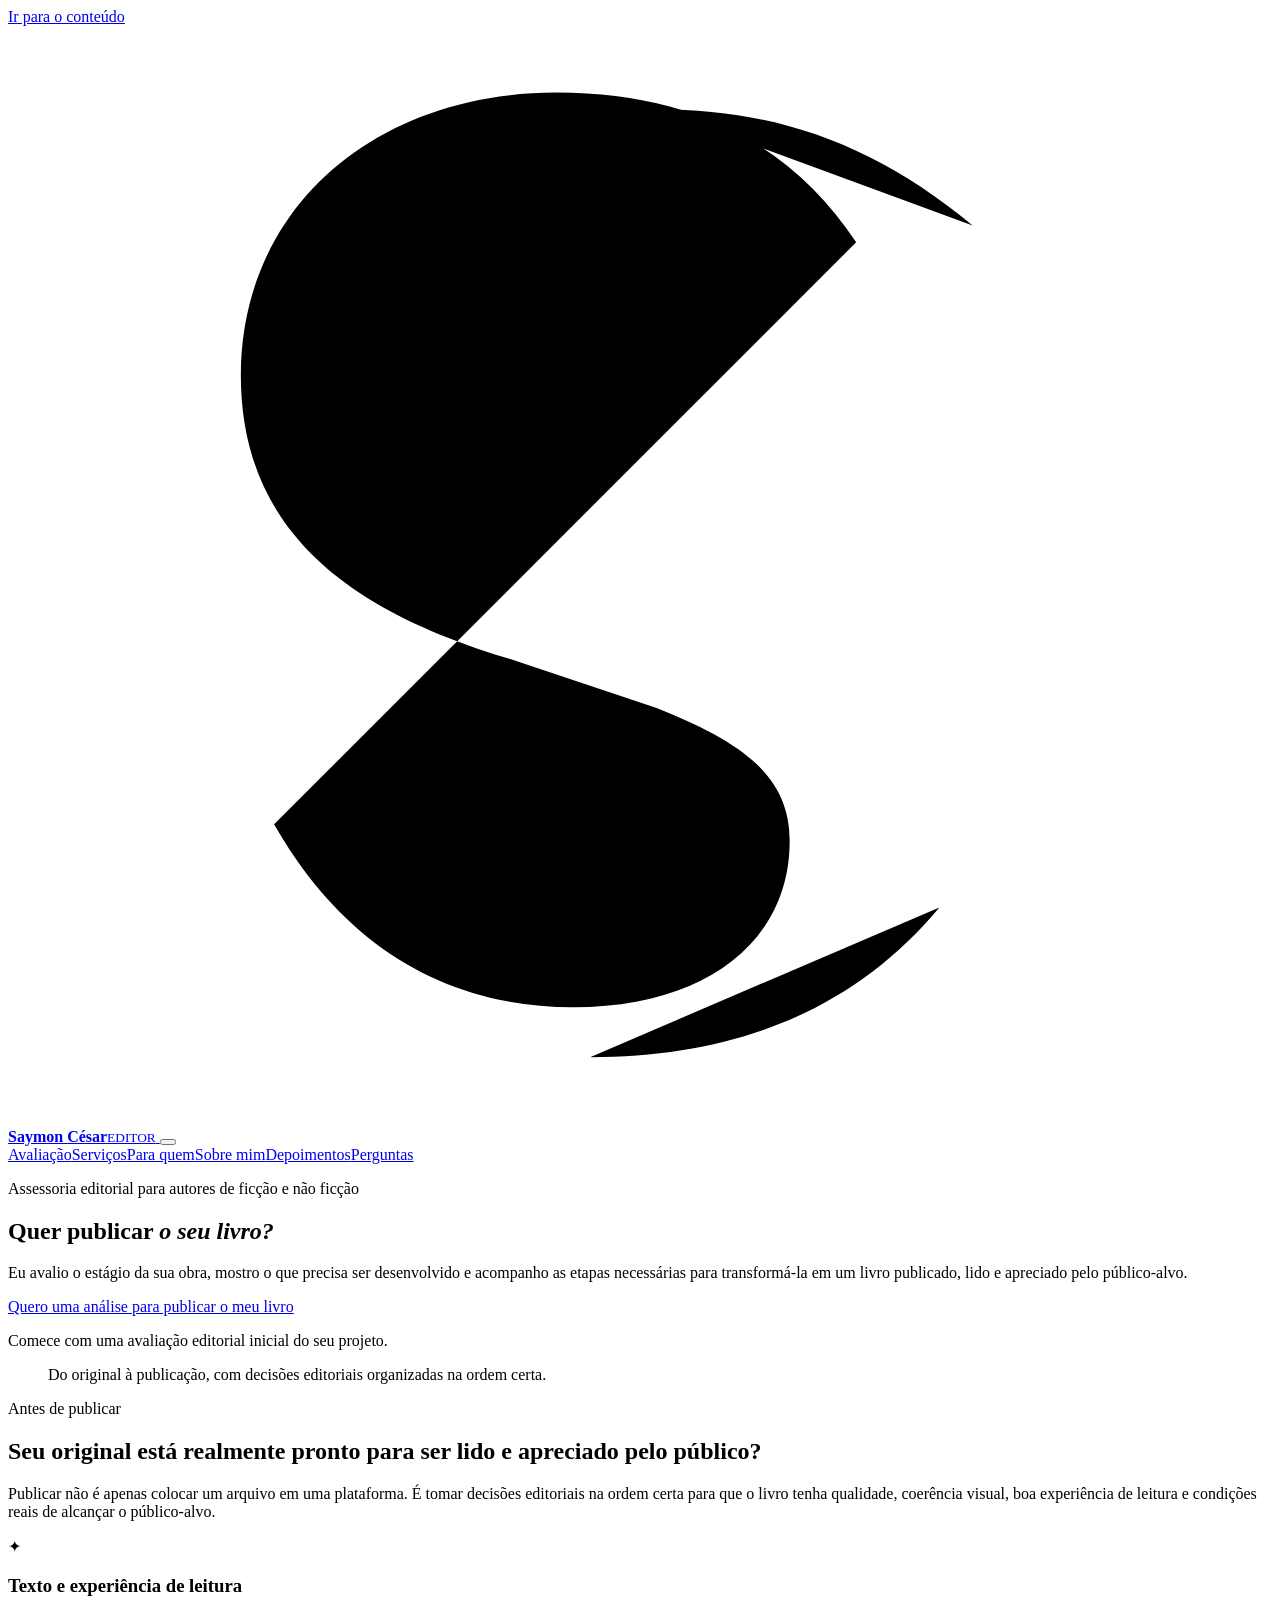
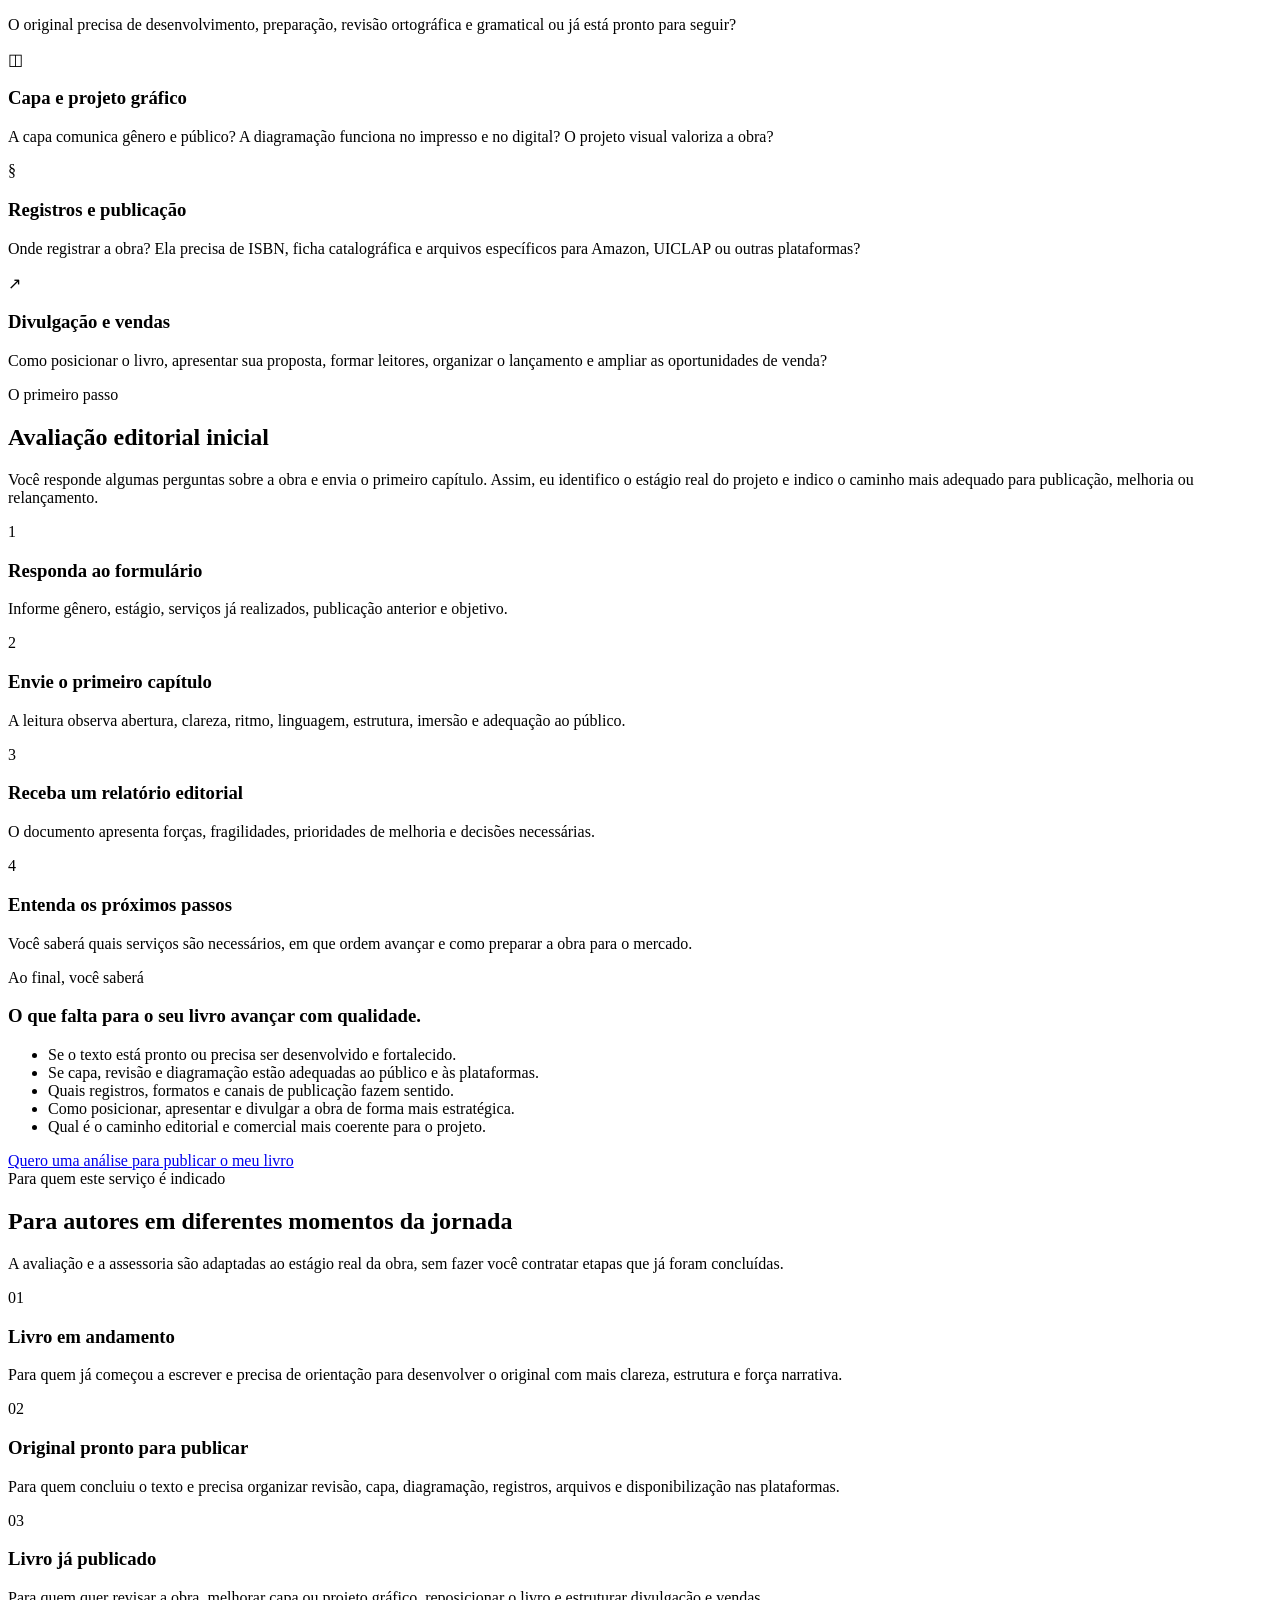
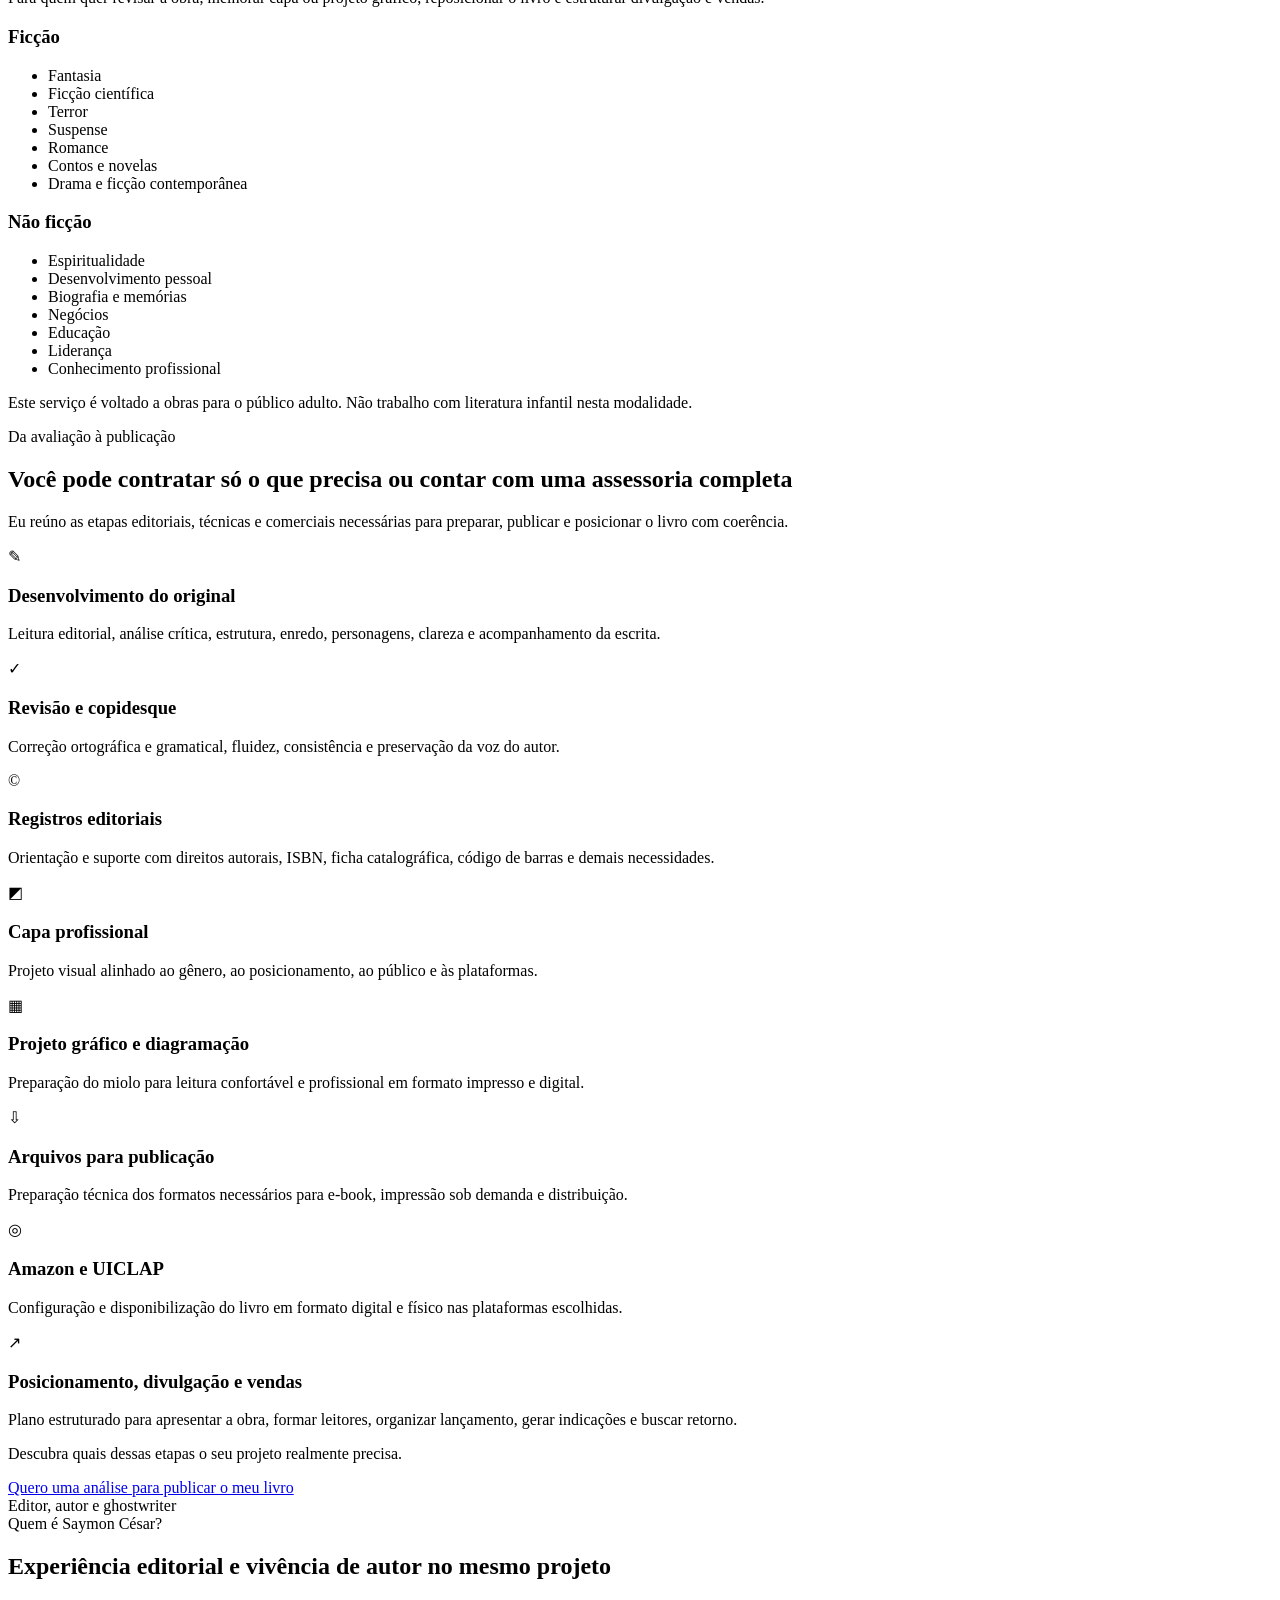
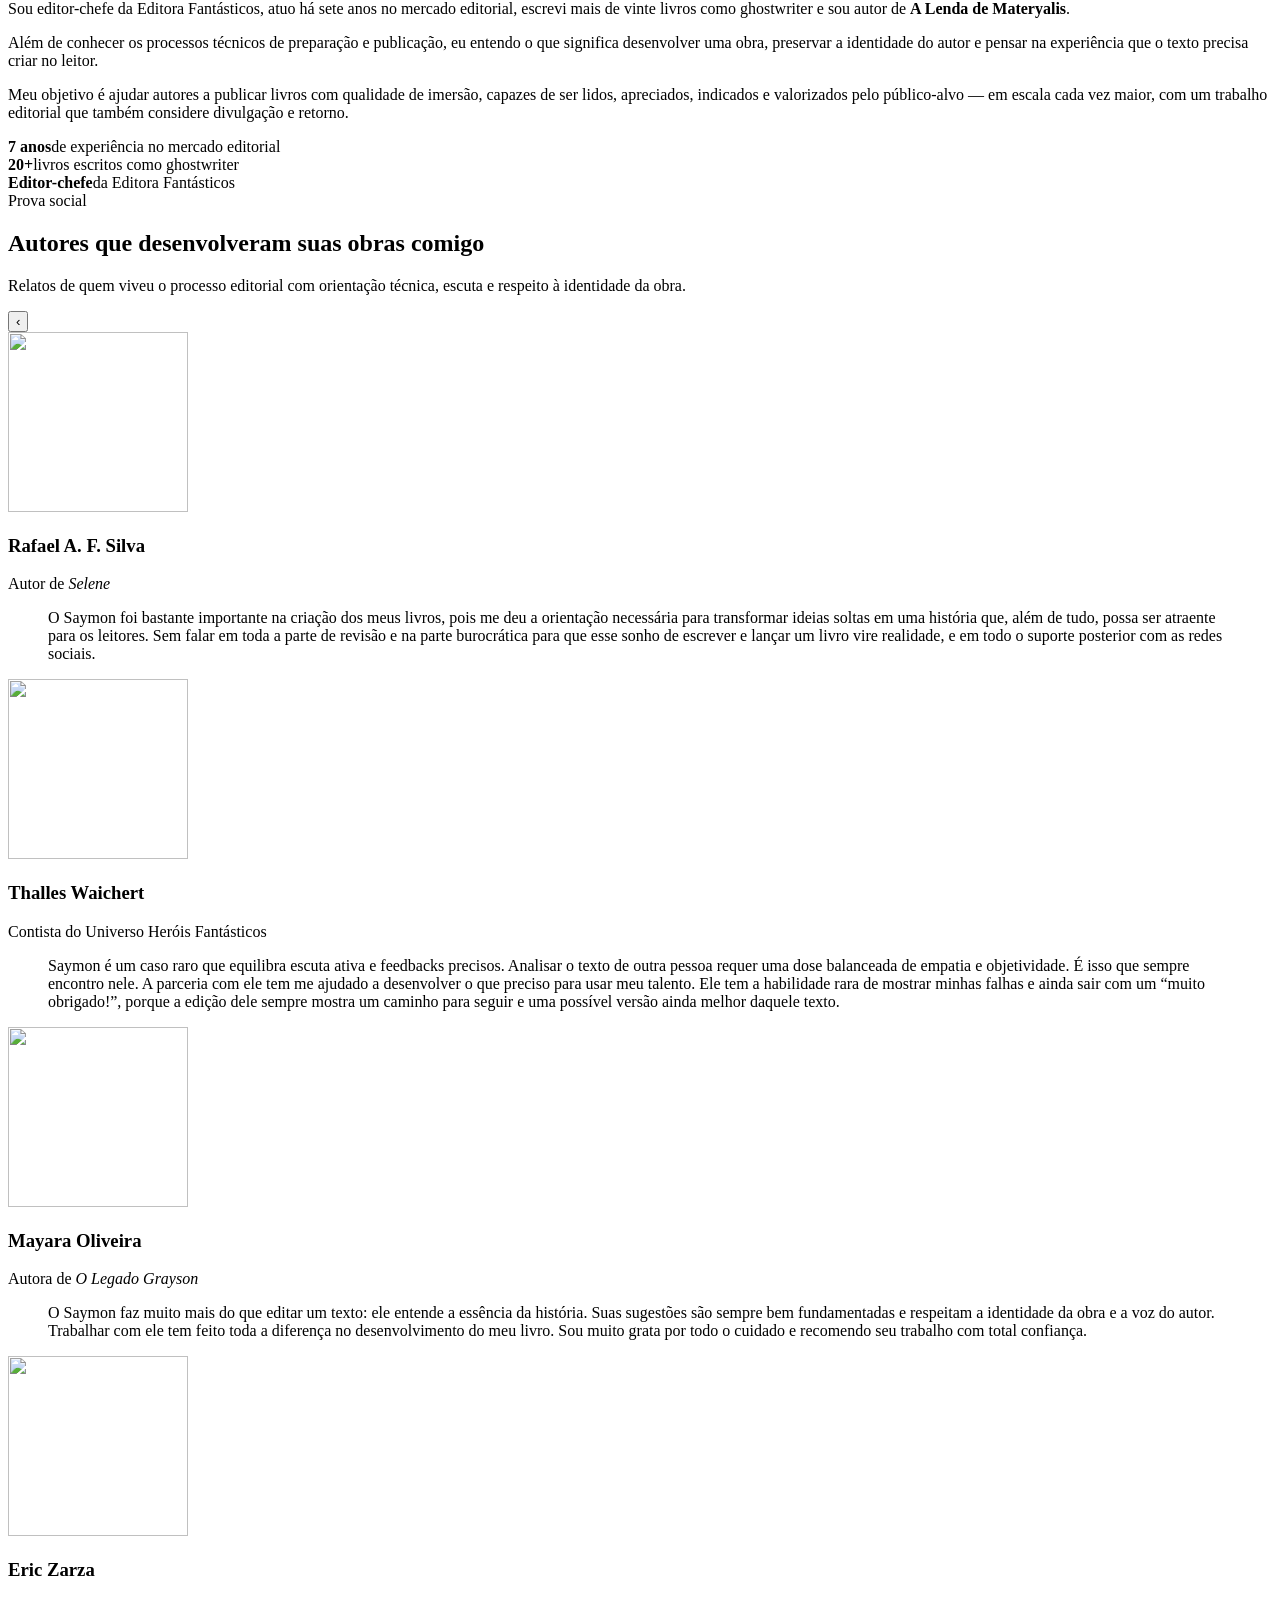
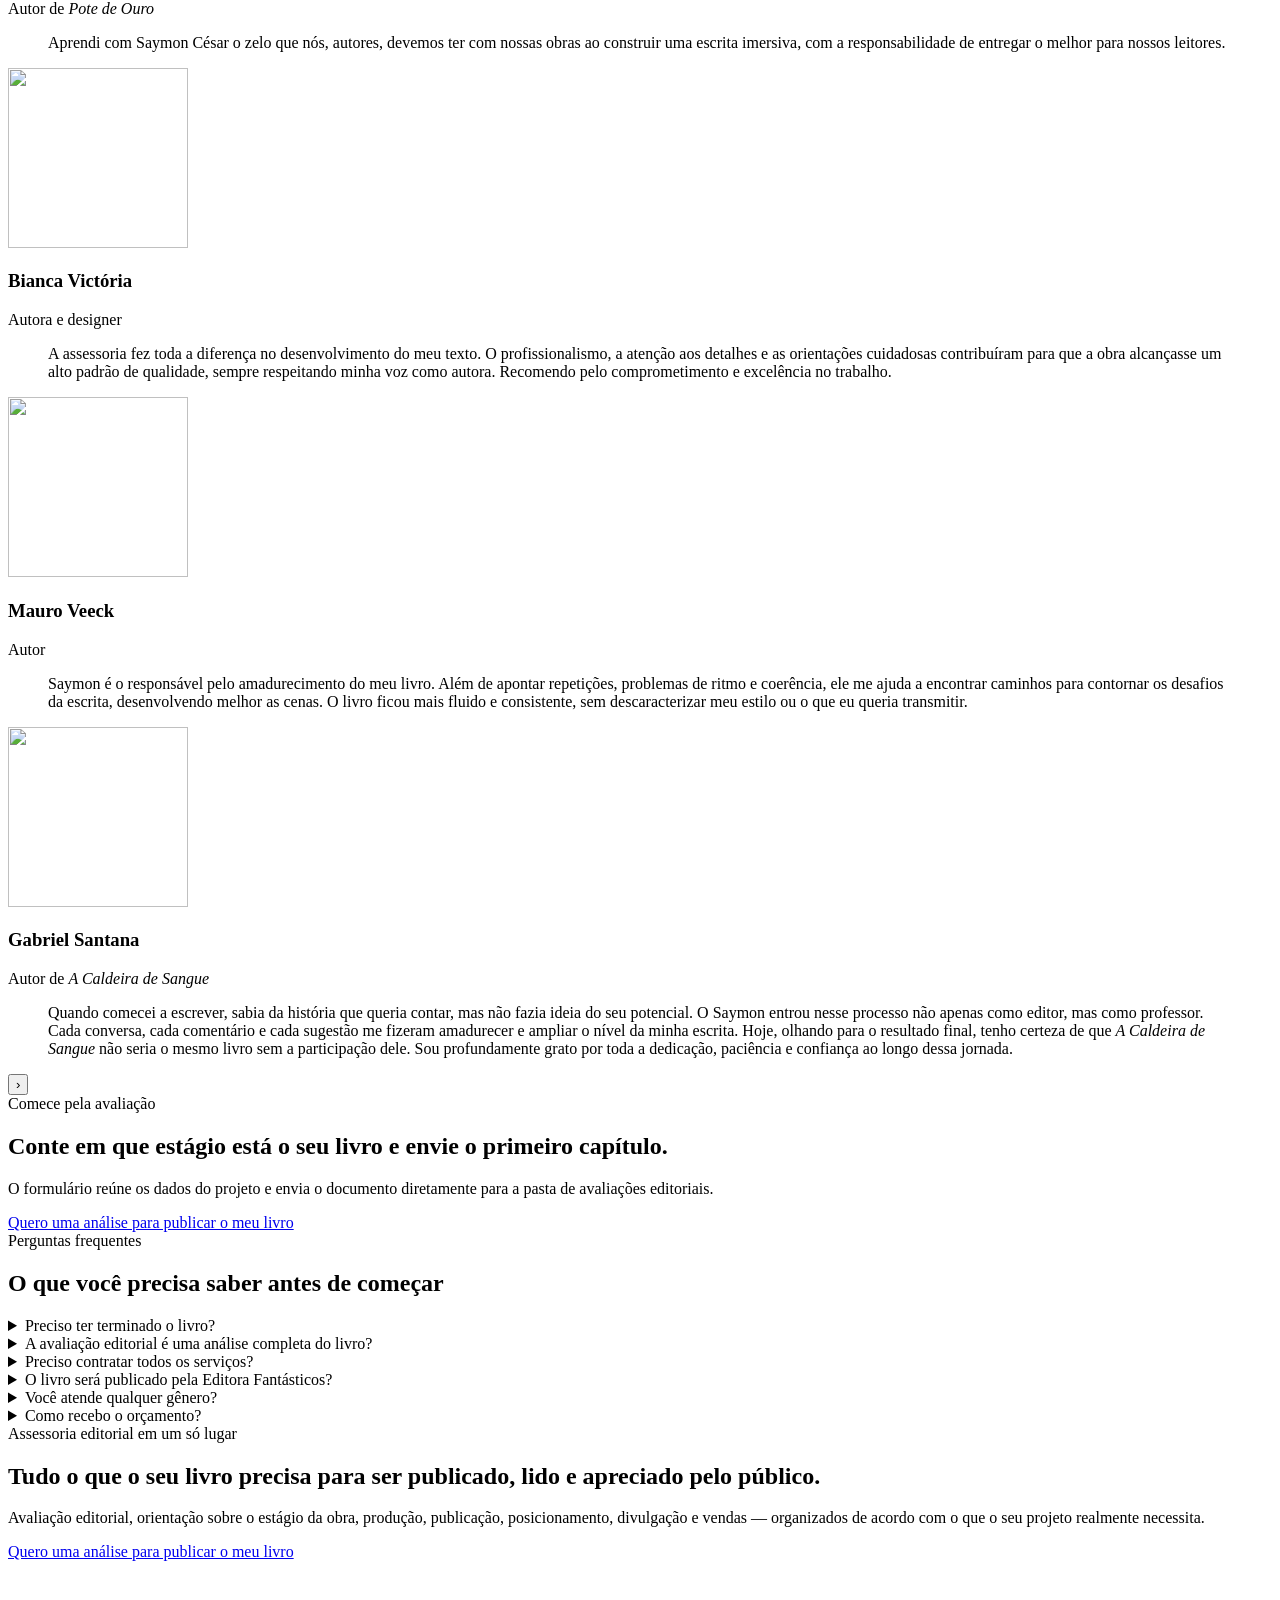
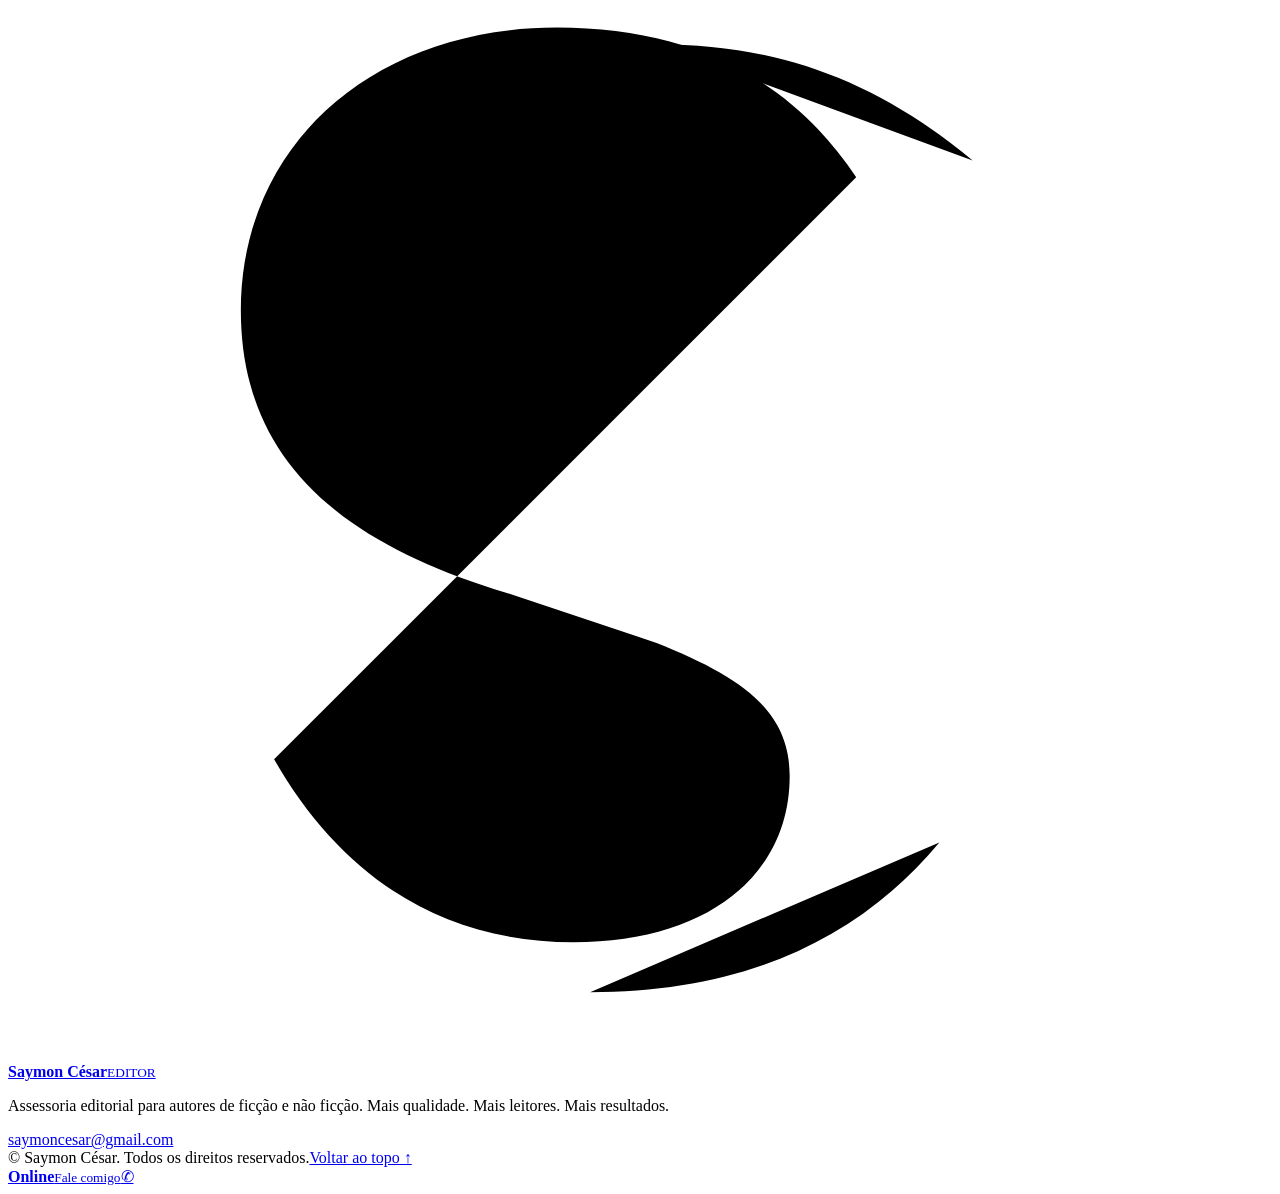
==== index.html @ cef8167e "Cria site principal no repositório próprio" ====
<!doctype html>
<html lang="pt-BR">
<head>
  <meta charset="utf-8">
  <meta name="viewport" content="width=device-width, initial-scale=1">
  <meta name="theme-color" content="#0d0c0a">
  <meta name="description" content="Assessoria editorial de Saymon César para autores de ficção e não ficção: avaliação editorial, revisão, capa, diagramação, registros, publicação e estratégia de divulgação.">
  <meta name="robots" content="index,follow">
  <link rel="canonical" href="https://fantasticoseditora.github.io/editor-saymon-cesar/">
  <title>Saymon César — Editor | Publique seu livro com orientação profissional</title>
  <link rel="preconnect" href="https://fonts.googleapis.com">
  <link rel="preconnect" href="https://fonts.gstatic.com" crossorigin>
  <link href="https://fonts.googleapis.com/css2?family=Cormorant+Garamond:wght@500;600;700&family=Inter:wght@400;500;600;700&display=swap" rel="stylesheet">
  <link rel="icon" href="data:image/svg+xml,%3Csvg xmlns='http://www.w3.org/2000/svg' viewBox='0 0 64 64'%3E%3Crect width='64' height='64' rx='14' fill='%230d0c0a'/%3E%3Cpath d='M45 17c-3-5-8-8-14-8-9 0-16 6-16 14 0 7 5 11 13 13l7 2c4 1 6 3 6 6 0 4-4 7-9 7-6 0-10-3-13-8' fill='none' stroke='%23d8b56a' stroke-width='5' stroke-linecap='round'/%3E%3C/svg%3E">
  <link rel="stylesheet" href="styles.css?v=20260805a">
  <script type="application/ld+json">{"@context":"https://schema.org","@type":"ProfessionalService","name":"Saymon César — Assessoria Editorial","url":"https://fantasticoseditora.github.io/editor-saymon-cesar/","email":"mailto:saymoncesar@gmail.com","telephone":"+55 47 99795-5722","areaServed":"BR","description":"Assessoria editorial para autores de ficção e não ficção, da avaliação do original à publicação e divulgação.","founder":{"@type":"Person","name":"Saymon César","jobTitle":"Editor","description":"Editor-chefe da Editora Fantásticos, autor de A Lenda de Materyalis e ghostwriter de mais de 20 livros."}}</script>
</head>
<body>
  <a class="skip" href="#conteudo">Ir para o conteúdo</a>
  <header class="site-header" id="inicio">
    <div class="container nav">
      <a class="brand" href="#inicio" aria-label="Saymon César Editor — início">
        <svg viewBox="0 0 76 66" aria-hidden="true"><path d="M51 13c-4-6-10-9-18-9C22 4 14 11 14 21c0 9 6 14 16 17l9 3c5 2 8 4 8 8 0 6-5 10-13 10-8 0-14-4-18-11"/><path d="M58 12c-6-5-12-7-19-7M56 53c-5 6-12 9-21 9"/></svg>
        <span><strong>Saymon César</strong><small>EDITOR</small></span>
      </a>
      <button class="menu-toggle" type="button" aria-label="Abrir menu" aria-expanded="false" aria-controls="menu"><span></span><span></span><span></span></button>
      <nav class="main-nav" id="menu" aria-label="Navegação principal">
        <a href="#avaliacao">Avaliação</a><a href="#servicos">Serviços</a><a href="#publicos">Para quem</a><a href="#sobre">Sobre mim</a><a href="#depoimentos">Depoimentos</a><a href="#perguntas">Perguntas</a>
      </nav>
    </div>
  </header>

  <main id="conteudo">
    <section class="hero">
      <div class="container hero-grid">
        <div class="hero-copy reveal">
          <p class="eyebrow">Assessoria editorial para autores de ficção e não ficção</p>
          <h1>Quer publicar <em>o seu livro?</em></h1>
          <p class="hero-lead">Eu avalio o estágio da sua obra, mostro o que precisa ser desenvolvido e acompanho as etapas necessárias para transformá-la em um livro publicado, lido e apreciado pelo público-alvo.</p>
          <div class="actions"><a class="button button-gold" href="formulario.html" target="_blank" rel="noopener">Quero uma análise para publicar o meu livro</a></div>
          <p class="micro">Comece com uma avaliação editorial inicial do seu projeto.</p>
        </div>
        <figure class="hero-editorial-frame reveal">
          <img src="hero-editorial.webp?v=20260805a" alt="" width="1024" height="1280" fetchpriority="high" decoding="async" onerror="this.hidden=true;this.parentElement.classList.add('media-fallback')">
          <figcaption>Do original à publicação, com decisões editoriais organizadas na ordem certa.</figcaption>
        </figure>
      </div>
    </section>

    <section class="problem section-light">
      <div class="container narrow reveal">
        <div class="heading center"><span class="kicker">Antes de publicar</span><h2>Seu original está realmente pronto para ser lido e apreciado pelo público?</h2><p>Publicar não é apenas colocar um arquivo em uma plataforma. É tomar decisões editoriais na ordem certa para que o livro tenha qualidade, coerência visual, boa experiência de leitura e condições reais de alcançar o público-alvo.</p></div>
        <div class="specifics">
          <article><span class="icon">✦</span><h3>Texto e experiência de leitura</h3><p>O original precisa de desenvolvimento, preparação, revisão ortográfica e gramatical ou já está pronto para seguir?</p></article>
          <article><span class="icon">◫</span><h3>Capa e projeto gráfico</h3><p>A capa comunica gênero e público? A diagramação funciona no impresso e no digital? O projeto visual valoriza a obra?</p></article>
          <article><span class="icon">§</span><h3>Registros e publicação</h3><p>Onde registrar a obra? Ela precisa de ISBN, ficha catalográfica e arquivos específicos para Amazon, UICLAP ou outras plataformas?</p></article>
          <article><span class="icon">↗</span><h3>Divulgação e vendas</h3><p>Como posicionar o livro, apresentar sua proposta, formar leitores, organizar o lançamento e ampliar as oportunidades de venda?</p></article>
        </div>
      </div>
    </section>

    <section class="assessment" id="avaliacao">
      <div class="container">
        <div class="heading center reveal"><span class="kicker">O primeiro passo</span><h2>Avaliação editorial inicial</h2><p>Você responde algumas perguntas sobre a obra e envia o primeiro capítulo. Assim, eu identifico o estágio real do projeto e indico o caminho mais adequado para publicação, melhoria ou relançamento.</p></div>
        <div class="flow reveal">
          <article><span>1</span><h3>Responda ao formulário</h3><p>Informe gênero, estágio, serviços já realizados, publicação anterior e objetivo.</p></article>
          <article><span>2</span><h3>Envie o primeiro capítulo</h3><p>A leitura observa abertura, clareza, ritmo, linguagem, estrutura, imersão e adequação ao público.</p></article>
          <article><span>3</span><h3>Receba um relatório editorial</h3><p>O documento apresenta forças, fragilidades, prioridades de melhoria e decisões necessárias.</p></article>
          <article><span>4</span><h3>Entenda os próximos passos</h3><p>Você saberá quais serviços são necessários, em que ordem avançar e como preparar a obra para o mercado.</p></article>
        </div>
        <div class="result reveal">
          <div><span class="kicker">Ao final, você saberá</span><h3>O que falta para o seu livro avançar com qualidade.</h3></div>
          <ul class="check"><li>Se o texto está pronto ou precisa ser desenvolvido e fortalecido.</li><li>Se capa, revisão e diagramação estão adequadas ao público e às plataformas.</li><li>Quais registros, formatos e canais de publicação fazem sentido.</li><li>Como posicionar, apresentar e divulgar a obra de forma mais estratégica.</li><li>Qual é o caminho editorial e comercial mais coerente para o projeto.</li></ul>
          <a class="button" href="formulario.html" target="_blank" rel="noopener">Quero uma análise para publicar o meu livro</a>
        </div>
      </div>
    </section>

    <section class="audience section-light" id="publicos">
      <div class="container">
        <div class="heading center reveal"><span class="kicker">Para quem este serviço é indicado</span><h2>Para autores em diferentes momentos da jornada</h2><p>A avaliação e a assessoria são adaptadas ao estágio real da obra, sem fazer você contratar etapas que já foram concluídas.</p></div>
        <div class="stages reveal">
          <article><span>01</span><h3>Livro em andamento</h3><p>Para quem já começou a escrever e precisa de orientação para desenvolver o original com mais clareza, estrutura e força narrativa.</p></article>
          <article><span>02</span><h3>Original pronto para publicar</h3><p>Para quem concluiu o texto e precisa organizar revisão, capa, diagramação, registros, arquivos e disponibilização nas plataformas.</p></article>
          <article><span>03</span><h3>Livro já publicado</h3><p>Para quem quer revisar a obra, melhorar capa ou projeto gráfico, reposicionar o livro e estruturar divulgação e vendas.</p></article>
        </div>
        <div class="genres reveal">
          <div><h3>Ficção</h3><ul class="dotlist"><li>Fantasia</li><li>Ficção científica</li><li>Terror</li><li>Suspense</li><li>Romance</li><li>Contos e novelas</li><li>Drama e ficção contemporânea</li></ul></div>
          <div><h3>Não ficção</h3><ul class="dotlist"><li>Espiritualidade</li><li>Desenvolvimento pessoal</li><li>Biografia e memórias</li><li>Negócios</li><li>Educação</li><li>Liderança</li><li>Conhecimento profissional</li></ul></div>
        </div>
        <p class="scope reveal">Este serviço é voltado a obras para o público adulto. Não trabalho com literatura infantil nesta modalidade.</p>
      </div>
    </section>

    <section class="services section-paper" id="servicos">
      <div class="container">
        <div class="heading center reveal"><span class="kicker">Da avaliação à publicação</span><h2>Você pode contratar só o que precisa ou contar com uma assessoria completa</h2><p>Eu reúno as etapas editoriais, técnicas e comerciais necessárias para preparar, publicar e posicionar o livro com coerência.</p></div>
        <div class="service-grid reveal">
          <article><span>✎</span><h3>Desenvolvimento do original</h3><p>Leitura editorial, análise crítica, estrutura, enredo, personagens, clareza e acompanhamento da escrita.</p></article>
          <article><span>✓</span><h3>Revisão e copidesque</h3><p>Correção ortográfica e gramatical, fluidez, consistência e preservação da voz do autor.</p></article>
          <article><span>©</span><h3>Registros editoriais</h3><p>Orientação e suporte com direitos autorais, ISBN, ficha catalográfica, código de barras e demais necessidades.</p></article>
          <article><span>◩</span><h3>Capa profissional</h3><p>Projeto visual alinhado ao gênero, ao posicionamento, ao público e às plataformas.</p></article>
          <article><span>▦</span><h3>Projeto gráfico e diagramação</h3><p>Preparação do miolo para leitura confortável e profissional em formato impresso e digital.</p></article>
          <article><span>⇩</span><h3>Arquivos para publicação</h3><p>Preparação técnica dos formatos necessários para e-book, impressão sob demanda e distribuição.</p></article>
          <article><span>◎</span><h3>Amazon e UICLAP</h3><p>Configuração e disponibilização do livro em formato digital e físico nas plataformas escolhidas.</p></article>
          <article><span>↗</span><h3>Posicionamento, divulgação e vendas</h3><p>Plano estruturado para apresentar a obra, formar leitores, organizar lançamento, gerar indicações e buscar retorno.</p></article>
        </div>
        <div class="section-cta reveal"><p>Descubra quais dessas etapas o seu projeto realmente precisa.</p><a class="button button-gold" href="formulario.html" target="_blank" rel="noopener">Quero uma análise para publicar o meu livro</a></div>
      </div>
    </section>

    <section class="about" id="sobre">
      <div class="container about-grid">
        <div class="portrait reveal"><img src="portrait.webp?v=20260805a" alt="Retrato profissional de Saymon César" width="720" height="900" loading="lazy" decoding="async" onerror="this.hidden=true;this.parentElement.classList.add('portrait-fallback')"><div class="portrait-caption">Editor, autor e ghostwriter</div></div>
        <div class="reveal">
          <span class="kicker">Quem é Saymon César?</span><h2>Experiência editorial e vivência de autor no mesmo projeto</h2>
          <p>Sou editor-chefe da Editora Fantásticos, atuo há sete anos no mercado editorial, escrevi mais de vinte livros como ghostwriter e sou autor de <strong>A Lenda de Materyalis</strong>.</p>
          <p>Além de conhecer os processos técnicos de preparação e publicação, eu entendo o que significa desenvolver uma obra, preservar a identidade do autor e pensar na experiência que o texto precisa criar no leitor.</p>
          <p>Meu objetivo é ajudar autores a publicar livros com qualidade de imersão, capazes de ser lidos, apreciados, indicados e valorizados pelo público-alvo — em escala cada vez maior, com um trabalho editorial que também considere divulgação e retorno.</p>
          <div class="credentials"><div><strong>7 anos</strong><span>de experiência no mercado editorial</span></div><div><strong>20+</strong><span>livros escritos como ghostwriter</span></div><div><strong>Editor-chefe</strong><span>da Editora Fantásticos</span></div></div>
        </div>
      </div>
    </section>

    <section class="testimonials section-paper" id="depoimentos">
      <div class="container">
        <div class="heading center reveal"><span class="kicker">Prova social</span><h2>Autores que desenvolveram suas obras comigo</h2><p>Relatos de quem viveu o processo editorial com orientação técnica, escuta e respeito à identidade da obra.</p></div>
        <div class="testimonial-shell reveal">
          <button class="testimonial-nav testimonial-prev" type="button" aria-label="Depoimento anterior">‹</button>
          <div class="testimonial-track" tabindex="0">
            <article class="testimonial-card"><div class="testimonial-person"><img src="avatar-rafael.webp" alt="" width="180" height="180" loading="lazy"><div><h3>Rafael A. F. Silva</h3><p>Autor de <em>Selene</em></p></div></div><blockquote>O Saymon foi bastante importante na criação dos meus livros, pois me deu a orientação necessária para transformar ideias soltas em uma história que, além de tudo, possa ser atraente para os leitores. Sem falar em toda a parte de revisão e na parte burocrática para que esse sonho de escrever e lançar um livro vire realidade, e em todo o suporte posterior com as redes sociais.</blockquote></article>
            <article class="testimonial-card"><div class="testimonial-person"><img src="avatar-thalles.webp" alt="" width="180" height="180" loading="lazy"><div><h3>Thalles Waichert</h3><p>Contista do Universo Heróis Fantásticos</p></div></div><blockquote>Saymon é um caso raro que equilibra escuta ativa e feedbacks precisos. Analisar o texto de outra pessoa requer uma dose balanceada de empatia e objetividade. É isso que sempre encontro nele. A parceria com ele tem me ajudado a desenvolver o que preciso para usar meu talento. Ele tem a habilidade rara de mostrar minhas falhas e ainda sair com um “muito obrigado!”, porque a edição dele sempre mostra um caminho para seguir e uma possível versão ainda melhor daquele texto.</blockquote></article>
            <article class="testimonial-card"><div class="testimonial-person"><img src="avatar-mayara.webp" alt="" width="180" height="180" loading="lazy"><div><h3>Mayara Oliveira</h3><p>Autora de <em>O Legado Grayson</em></p></div></div><blockquote>O Saymon faz muito mais do que editar um texto: ele entende a essência da história. Suas sugestões são sempre bem fundamentadas e respeitam a identidade da obra e a voz do autor. Trabalhar com ele tem feito toda a diferença no desenvolvimento do meu livro. Sou muito grata por todo o cuidado e recomendo seu trabalho com total confiança.</blockquote></article>
            <article class="testimonial-card"><div class="testimonial-person"><img src="avatar-eric.webp" alt="" width="180" height="180" loading="lazy"><div><h3>Eric Zarza</h3><p>Autor de <em>Pote de Ouro</em></p></div></div><blockquote>Aprendi com Saymon César o zelo que nós, autores, devemos ter com nossas obras ao construir uma escrita imersiva, com a responsabilidade de entregar o melhor para nossos leitores.</blockquote></article>
            <article class="testimonial-card"><div class="testimonial-person"><img src="avatar-bianca.webp" alt="" width="180" height="180" loading="lazy"><div><h3>Bianca Victória</h3><p>Autora e designer</p></div></div><blockquote>A assessoria fez toda a diferença no desenvolvimento do meu texto. O profissionalismo, a atenção aos detalhes e as orientações cuidadosas contribuíram para que a obra alcançasse um alto padrão de qualidade, sempre respeitando minha voz como autora. Recomendo pelo comprometimento e excelência no trabalho.</blockquote></article>
            <article class="testimonial-card"><div class="testimonial-person"><img src="avatar-mauro.webp" alt="" width="180" height="180" loading="lazy"><div><h3>Mauro Veeck</h3><p>Autor</p></div></div><blockquote>Saymon é o responsável pelo amadurecimento do meu livro. Além de apontar repetições, problemas de ritmo e coerência, ele me ajuda a encontrar caminhos para contornar os desafios da escrita, desenvolvendo melhor as cenas. O livro ficou mais fluido e consistente, sem descaracterizar meu estilo ou o que eu queria transmitir.</blockquote></article>
            <article class="testimonial-card"><div class="testimonial-person"><img src="avatar-gabriel.webp" alt="" width="180" height="180" loading="lazy"><div><h3>Gabriel Santana</h3><p>Autor de <em>A Caldeira de Sangue</em></p></div></div><blockquote>Quando comecei a escrever, sabia da história que queria contar, mas não fazia ideia do seu potencial. O Saymon entrou nesse processo não apenas como editor, mas como professor. Cada conversa, cada comentário e cada sugestão me fizeram amadurecer e ampliar o nível da minha escrita. Hoje, olhando para o resultado final, tenho certeza de que <em>A Caldeira de Sangue</em> não seria o mesmo livro sem a participação dele. Sou profundamente grato por toda a dedicação, paciência e confiança ao longo dessa jornada.</blockquote></article>
          </div>
          <button class="testimonial-nav testimonial-next" type="button" aria-label="Próximo depoimento">›</button>
        </div>
        <div class="testimonial-pagination" aria-label="Indicadores do carrossel"></div>
      </div>
    </section>

    <section class="analysis-invite section-light"><div class="container analysis-invite-grid reveal"><div><span class="kicker">Comece pela avaliação</span><h2>Conte em que estágio está o seu livro e envie o primeiro capítulo.</h2><p>O formulário reúne os dados do projeto e envia o documento diretamente para a pasta de avaliações editoriais.</p></div><a class="button button-gold" href="formulario.html" target="_blank" rel="noopener">Quero uma análise para publicar o meu livro</a></div></section>

    <section class="faq section-paper" id="perguntas">
      <div class="container narrow">
        <div class="heading center reveal"><span class="kicker">Perguntas frequentes</span><h2>O que você precisa saber antes de começar</h2></div>
        <div class="faq-list reveal">
          <details><summary>Preciso ter terminado o livro?</summary><p>Não. Posso avaliar um projeto em andamento, um original concluído ou uma obra já publicada. A recomendação muda conforme o estágio e o objetivo.</p></details>
          <details><summary>A avaliação editorial é uma análise completa do livro?</summary><p>A avaliação inicial considera o formulário e o primeiro capítulo para mapear o estágio da obra e orientar os próximos passos. Uma análise integral, quando necessária, é proposta separadamente.</p></details>
          <details><summary>Preciso contratar todos os serviços?</summary><p>Não. A avaliação identifica o que já está resolvido e o que ainda precisa ser feito. Você pode contratar etapas específicas ou uma assessoria completa.</p></details>
          <details><summary>O livro será publicado pela Editora Fantásticos?</summary><p>Este serviço é uma assessoria para publicação independente. A obra é preparada e publicada em nome do autor nas plataformas definidas para o projeto.</p></details>
          <details><summary>Você atende qualquer gênero?</summary><p>Atendo diferentes gêneros de ficção e não ficção voltados ao público adulto. Literatura infantil não faz parte desta modalidade.</p></details>
          <details><summary>Como recebo o orçamento?</summary><p>Depois de conhecer o estágio da obra e os serviços necessários, preparo uma proposta coerente com o projeto, sem incluir etapas que já estejam concluídas.</p></details>
        </div>
      </div>
    </section>

    <section class="final"><div class="container final-grid reveal"><div><span class="kicker">Assessoria editorial em um só lugar</span><h2>Tudo o que o seu livro precisa para ser publicado, lido e apreciado pelo público.</h2><p>Avaliação editorial, orientação sobre o estágio da obra, produção, publicação, posicionamento, divulgação e vendas — organizados de acordo com o que o seu projeto realmente necessita.</p></div><div class="final-actions"><a class="button button-dark" href="formulario.html" target="_blank" rel="noopener">Quero uma análise para publicar o meu livro</a></div></div></section>
  </main>

  <footer class="footer"><div class="container footer-grid"><a class="brand" href="#inicio"><svg viewBox="0 0 76 66" aria-hidden="true"><path d="M51 13c-4-6-10-9-18-9C22 4 14 11 14 21c0 9 6 14 16 17l9 3c5 2 8 4 8 8 0 6-5 10-13 10-8 0-14-4-18-11"/><path d="M58 12c-6-5-12-7-19-7M56 53c-5 6-12 9-21 9"/></svg><span><strong>Saymon César</strong><small>EDITOR</small></span></a><p>Assessoria editorial para autores de ficção e não ficção. Mais qualidade. Mais leitores. Mais resultados.</p><div class="footer-contact"><a href="mailto:saymoncesar@gmail.com">saymoncesar@gmail.com</a></div></div><div class="container footer-bottom"><span>© <span id="year"></span> Saymon César. Todos os direitos reservados.</span><a href="#inicio">Voltar ao topo ↑</a></div></footer>

  <a class="whatsapp-float" href="https://wa.me/5547997955722?text=Ol%C3%A1%2C%20Saymon.%20Quero%20conversar%20sobre%20a%20publica%C3%A7%C3%A3o%20do%20meu%20livro." target="_blank" rel="noopener" aria-label="Falar com Saymon César pelo WhatsApp"><span class="whatsapp-status"><i></i><strong>Online</strong><small>Fale comigo</small></span><span class="whatsapp-icon" aria-hidden="true">✆</span></a>
  <script src="script.js?v=20260805a"></script>
</body>
</html>
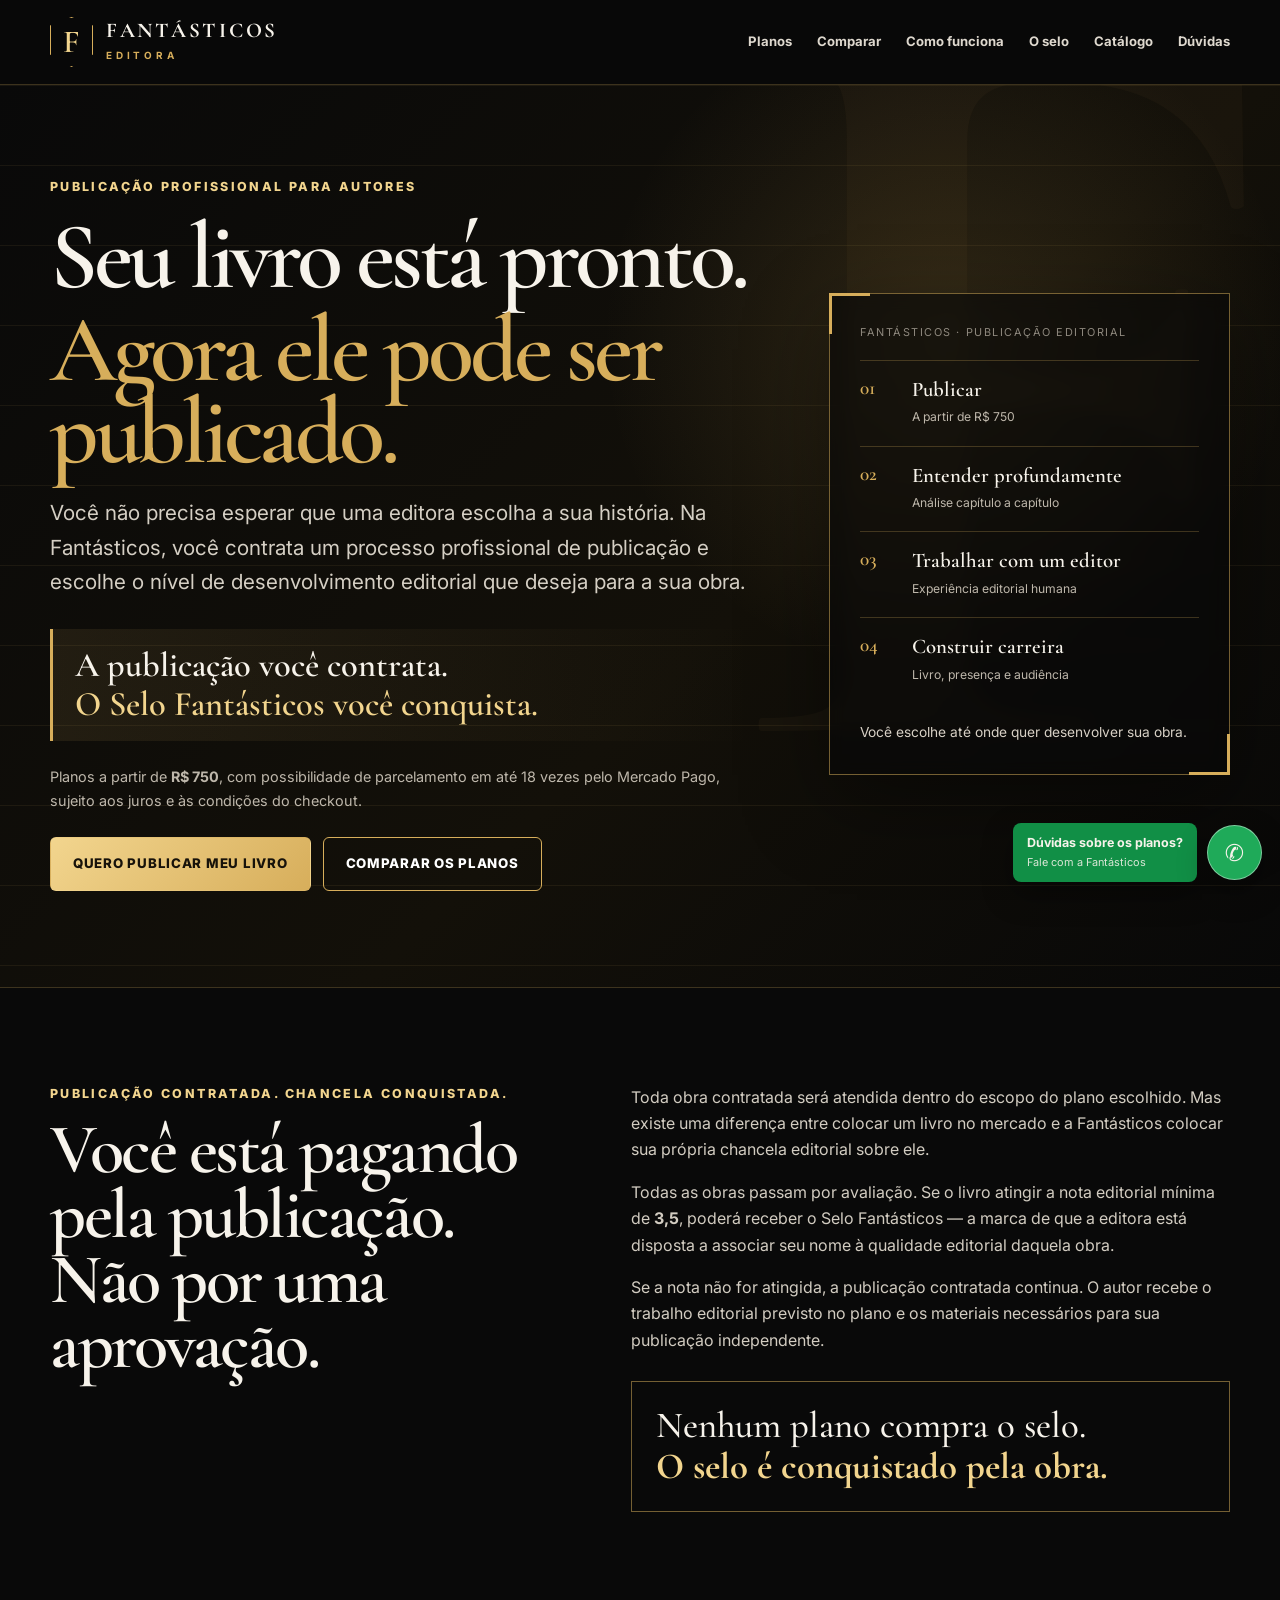
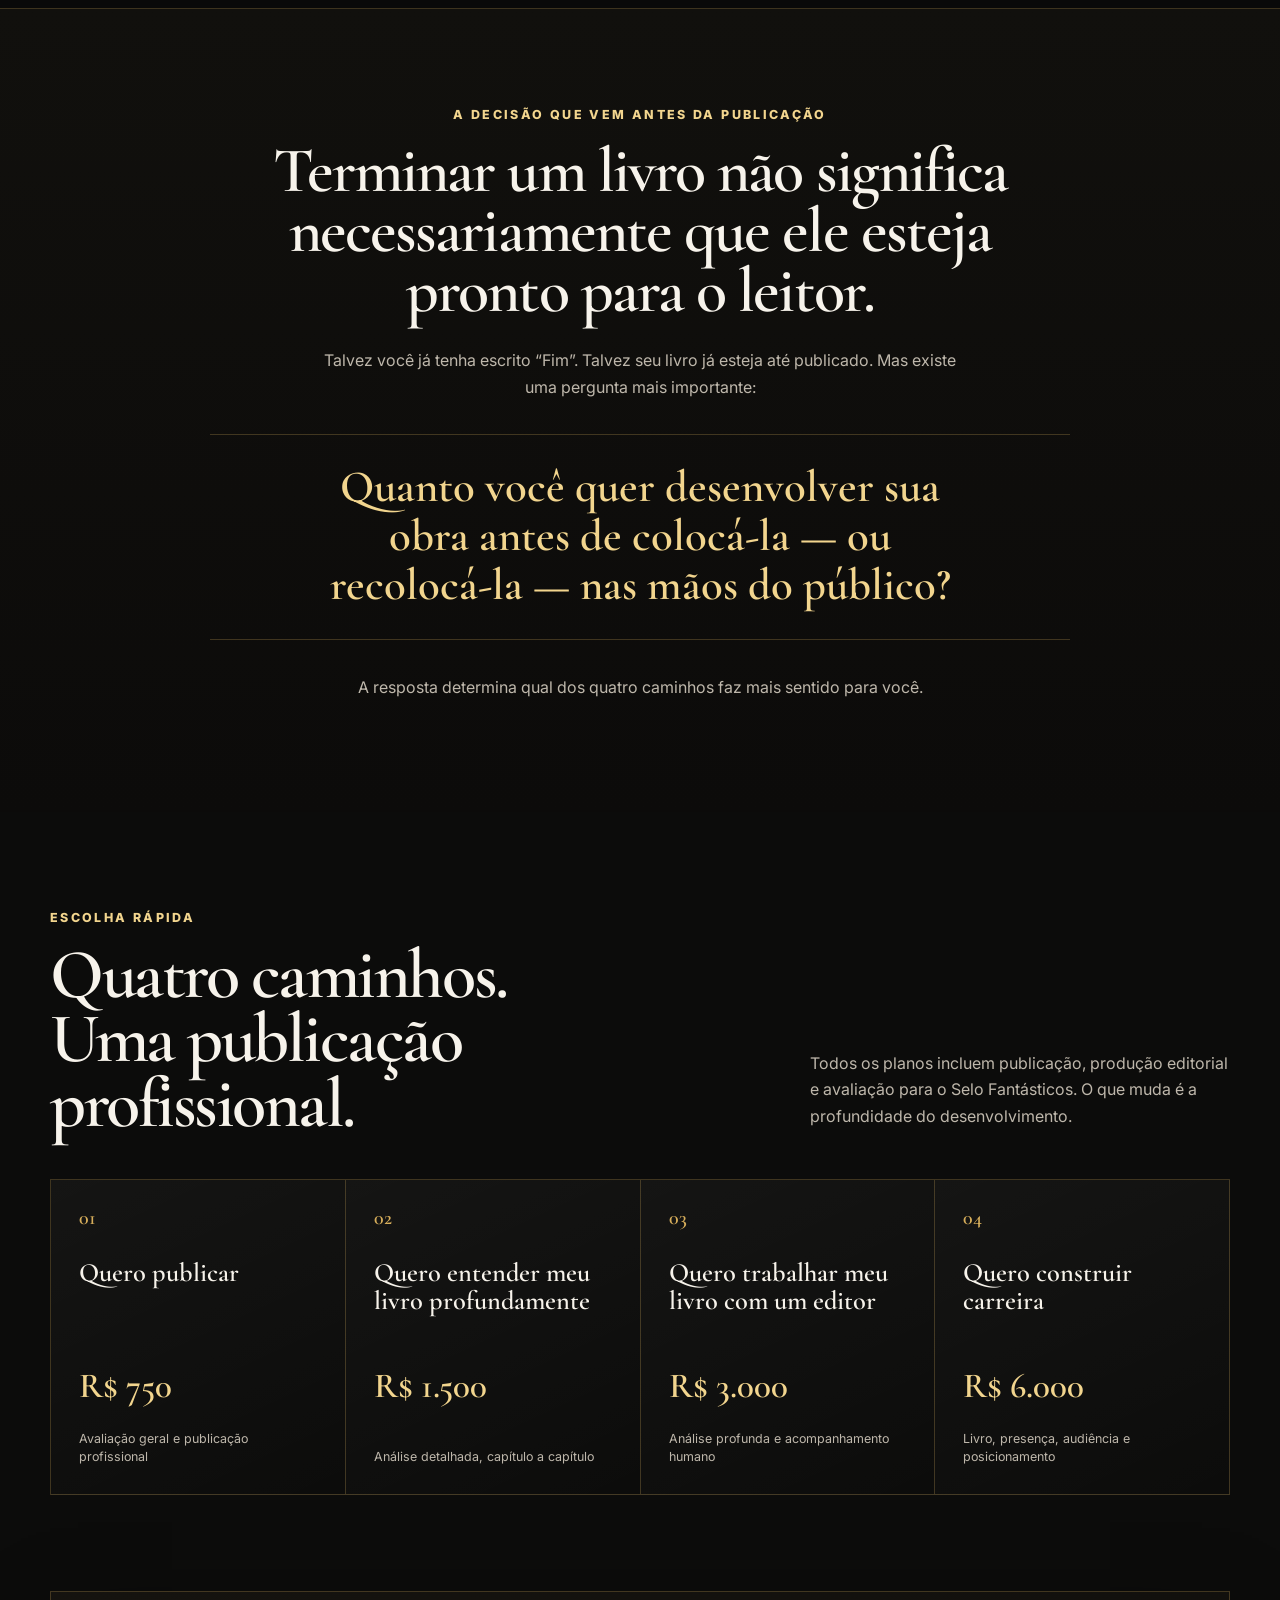
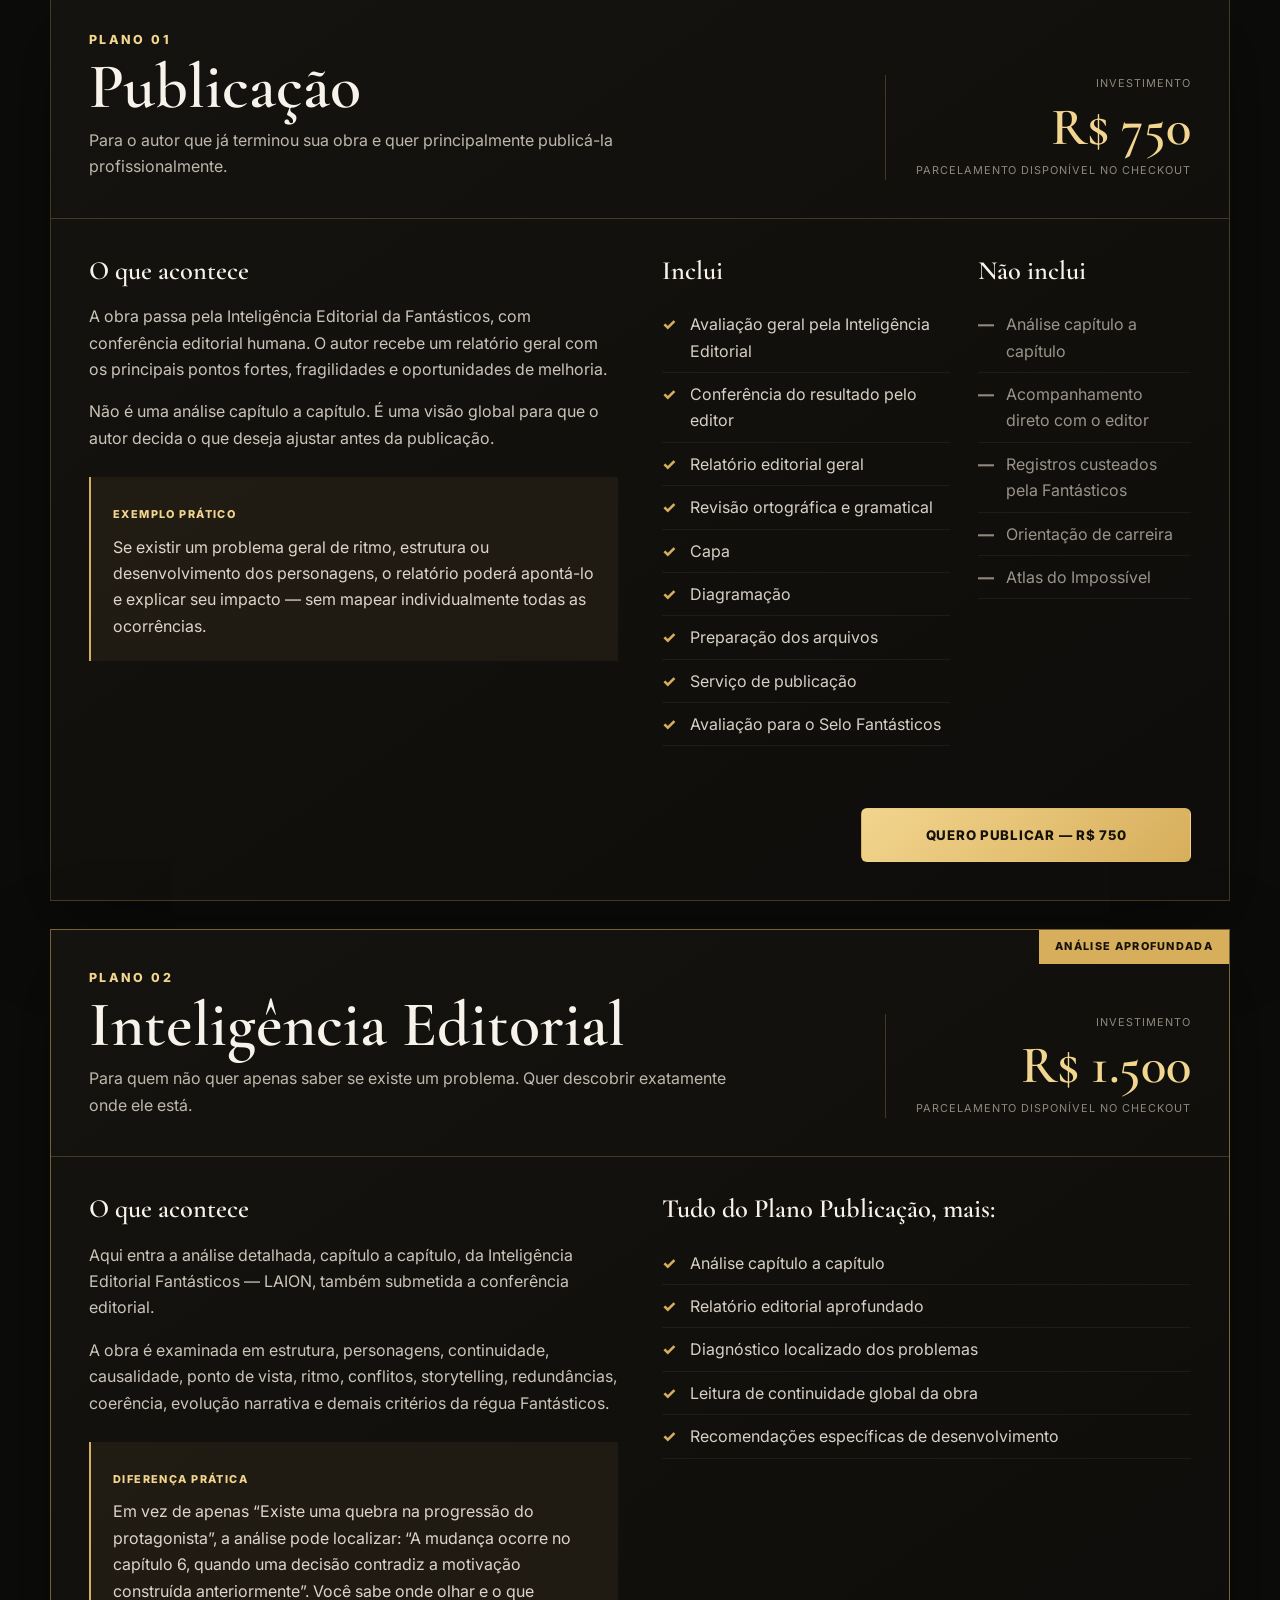
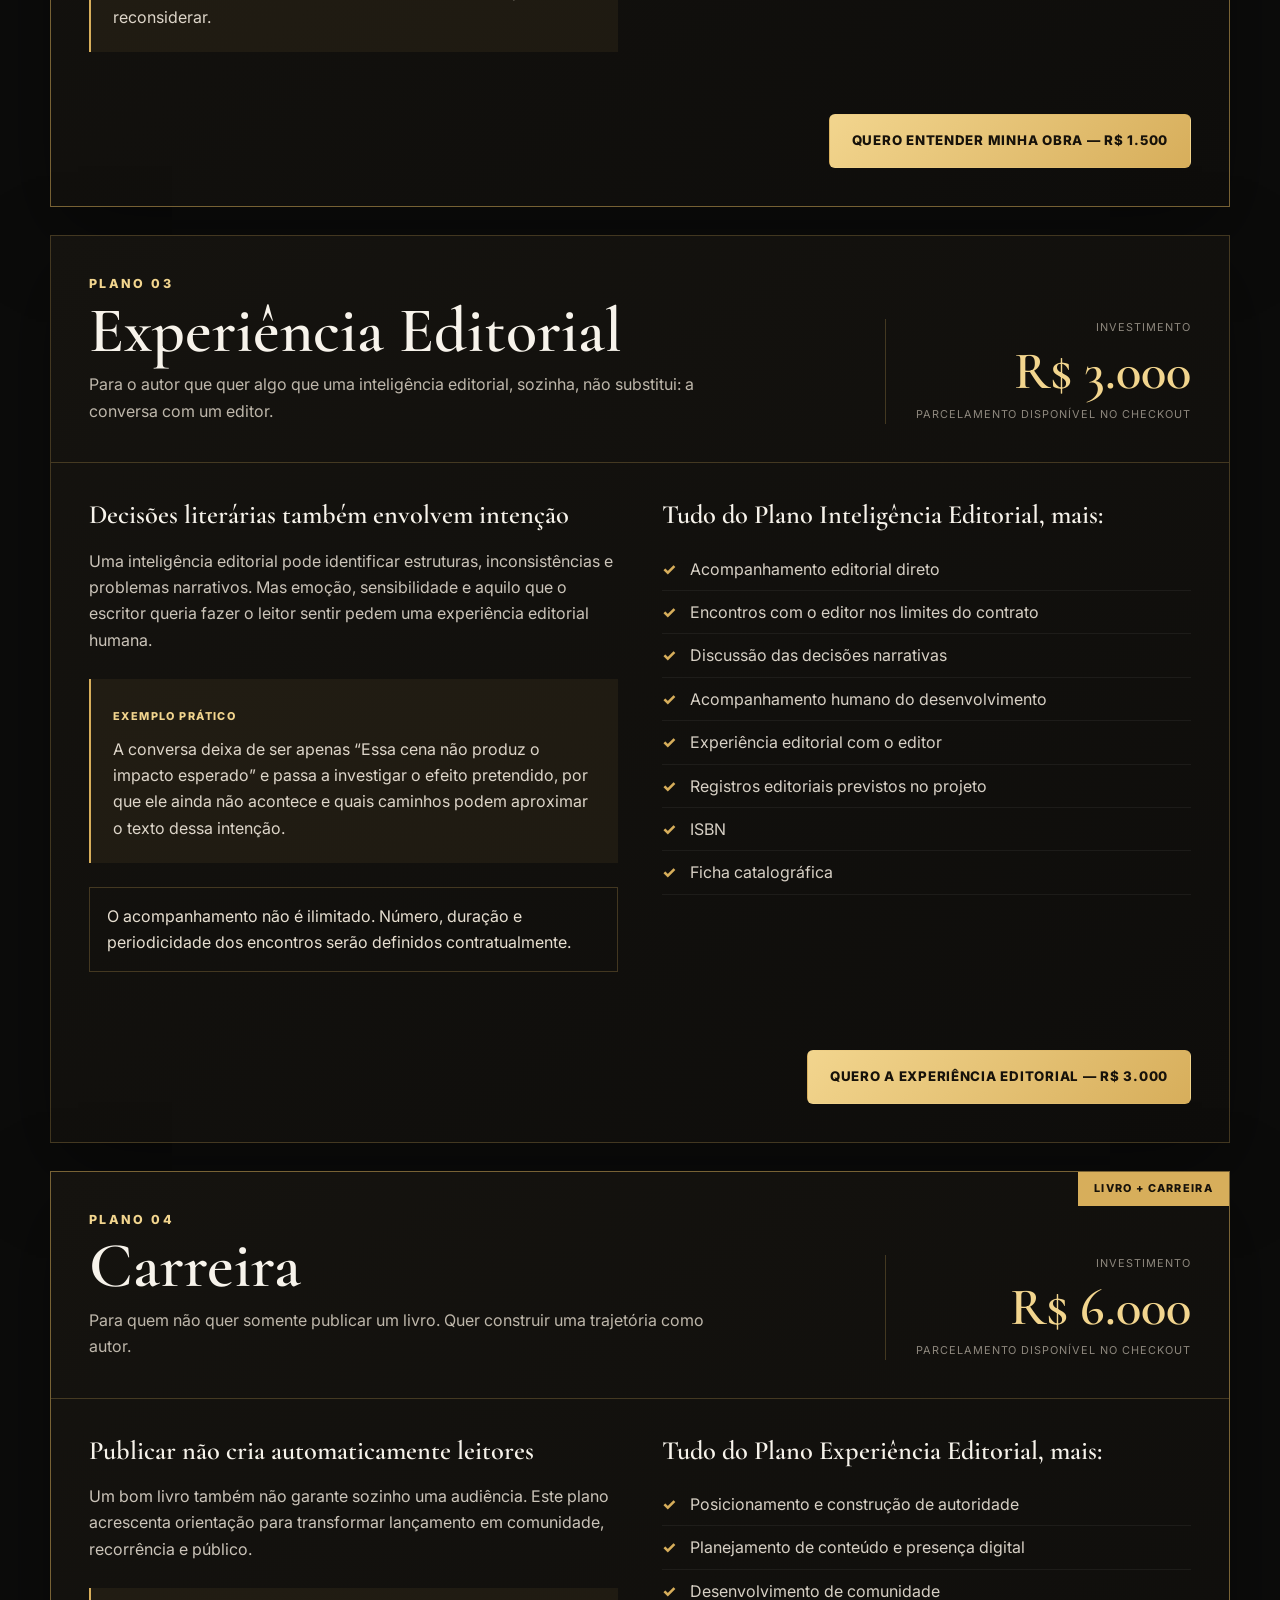
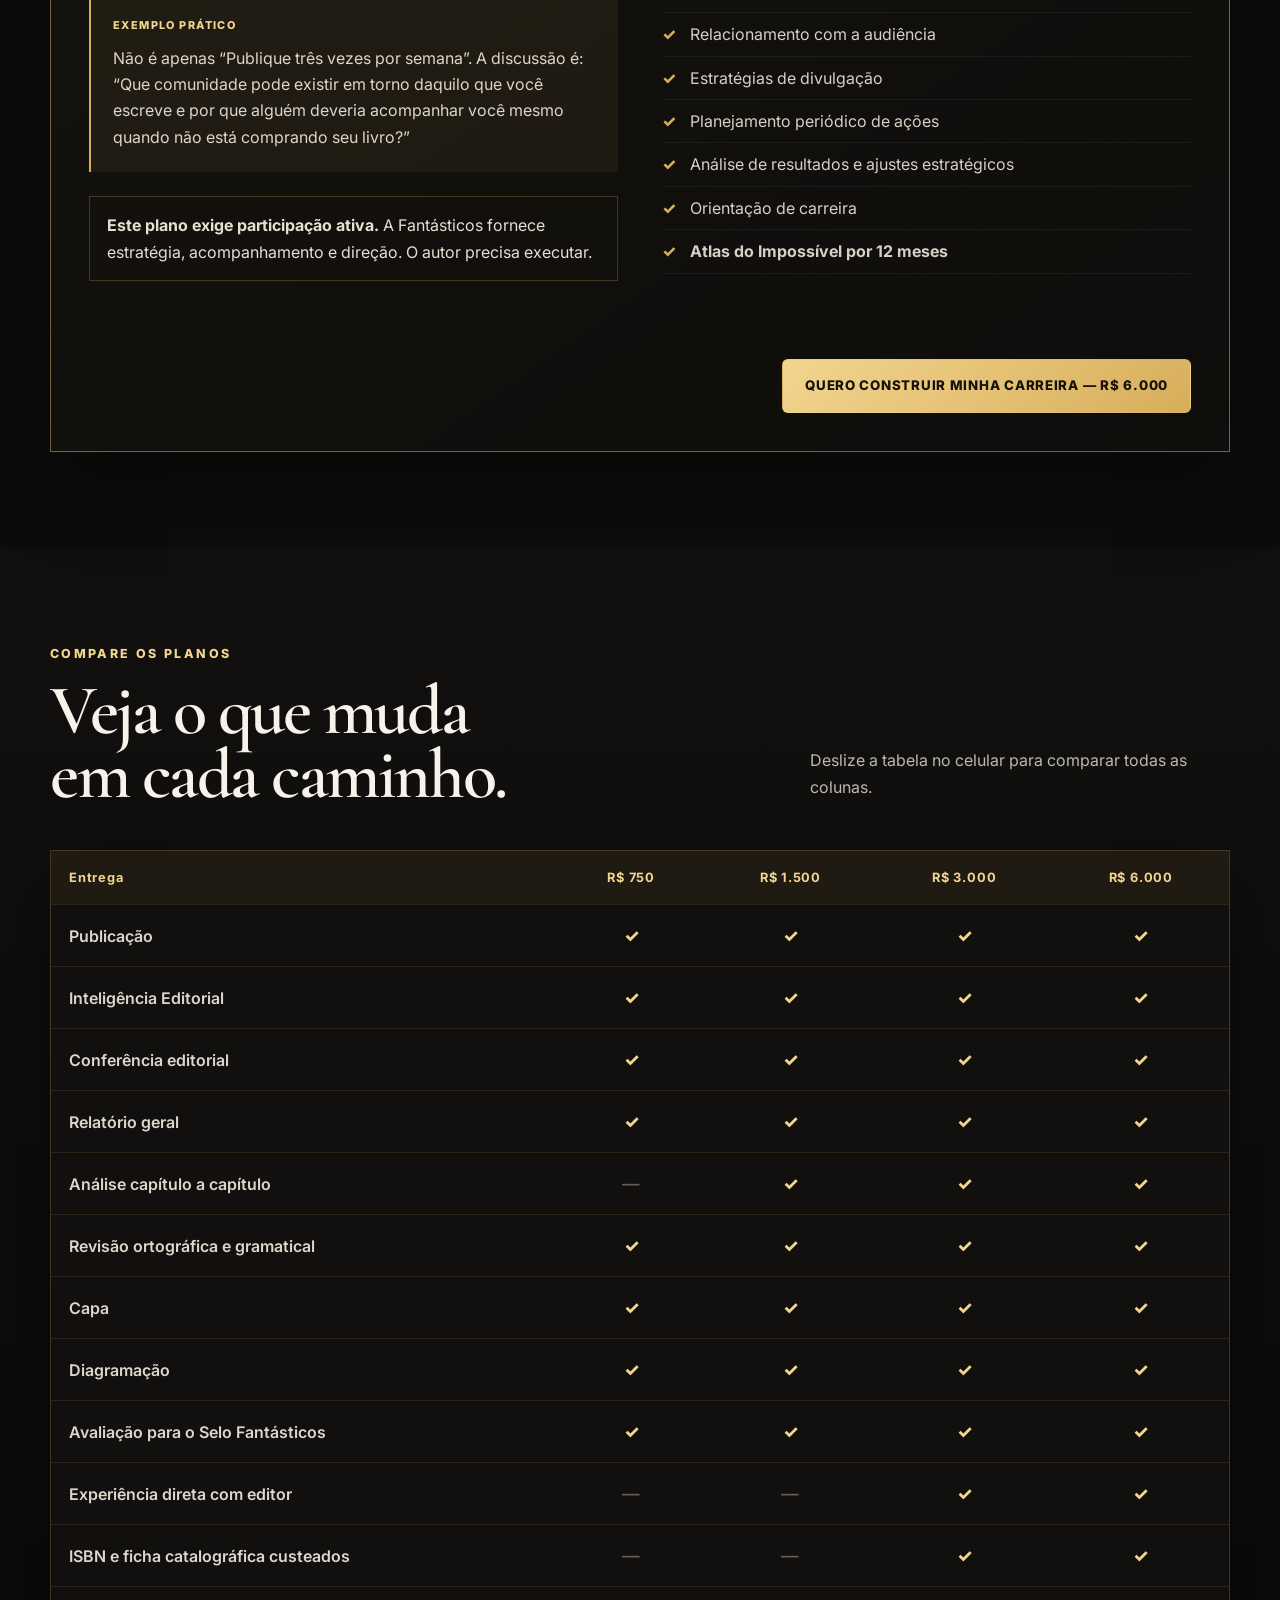
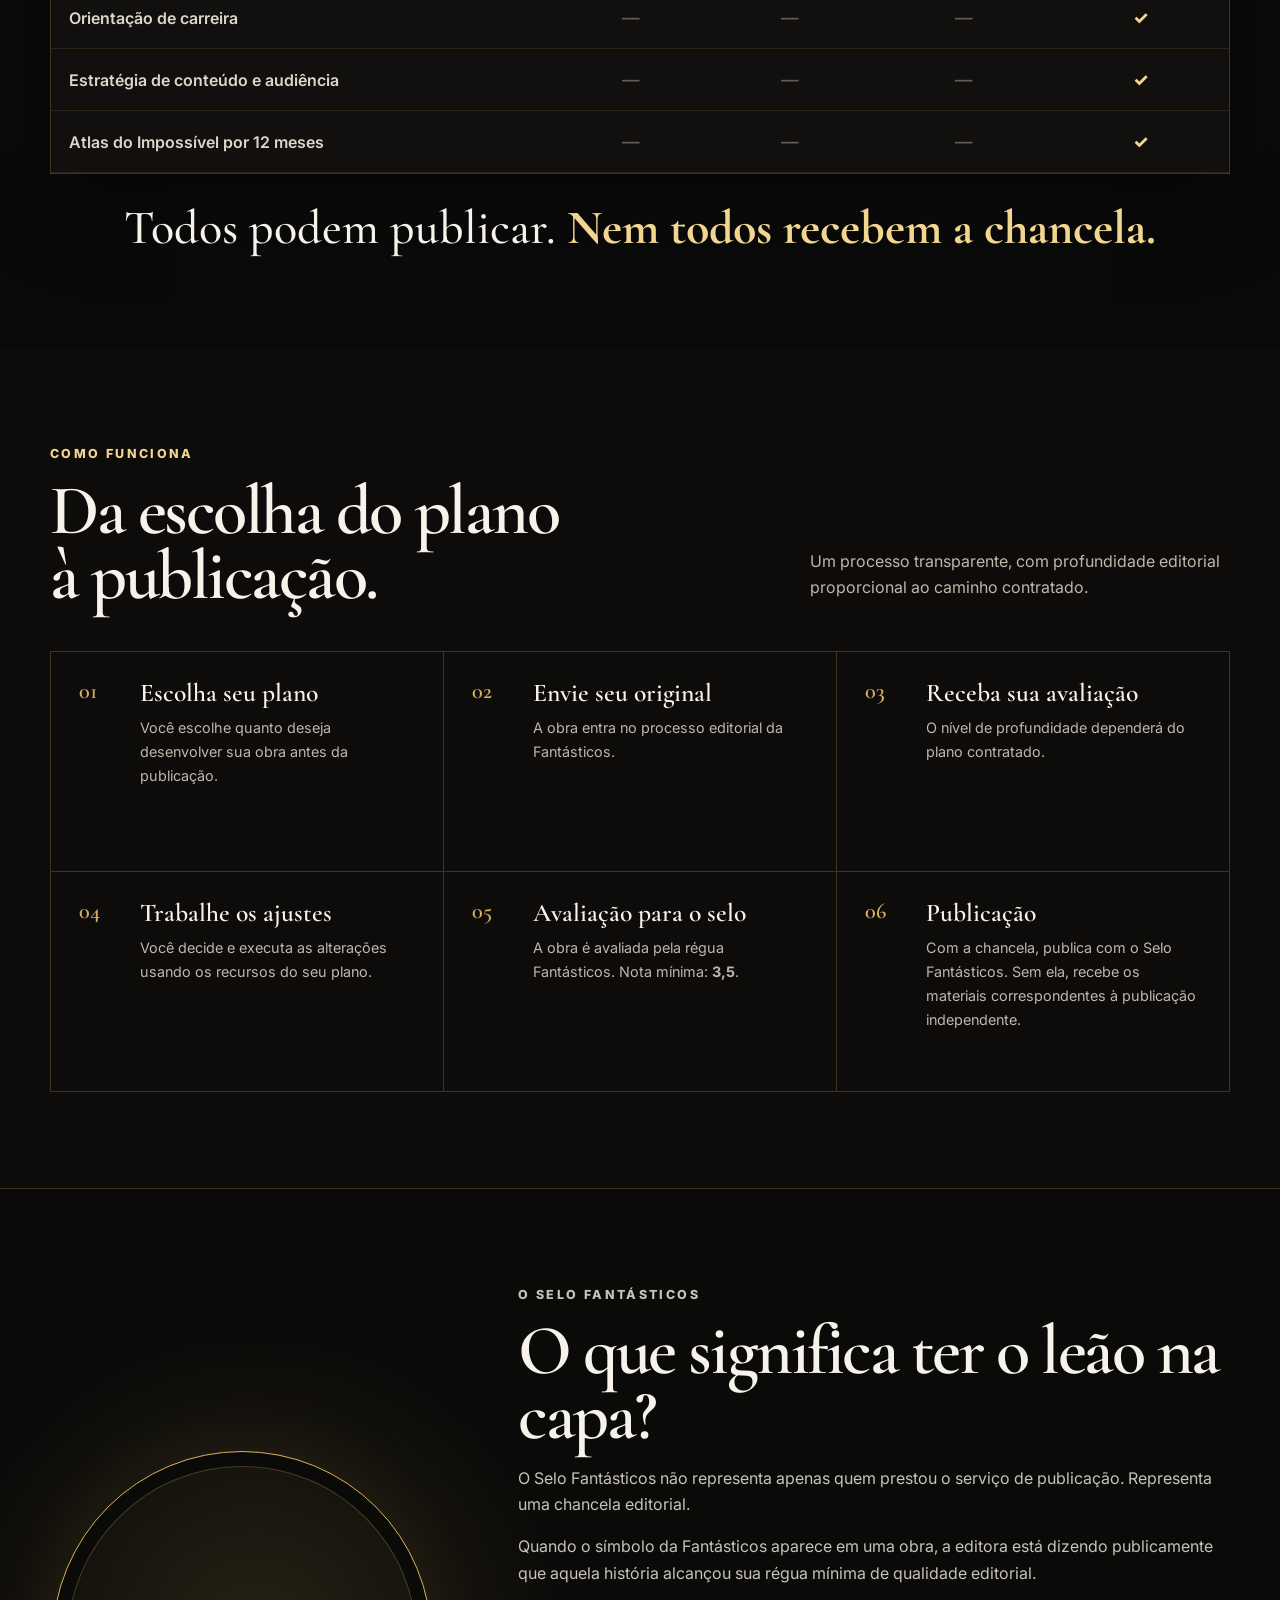
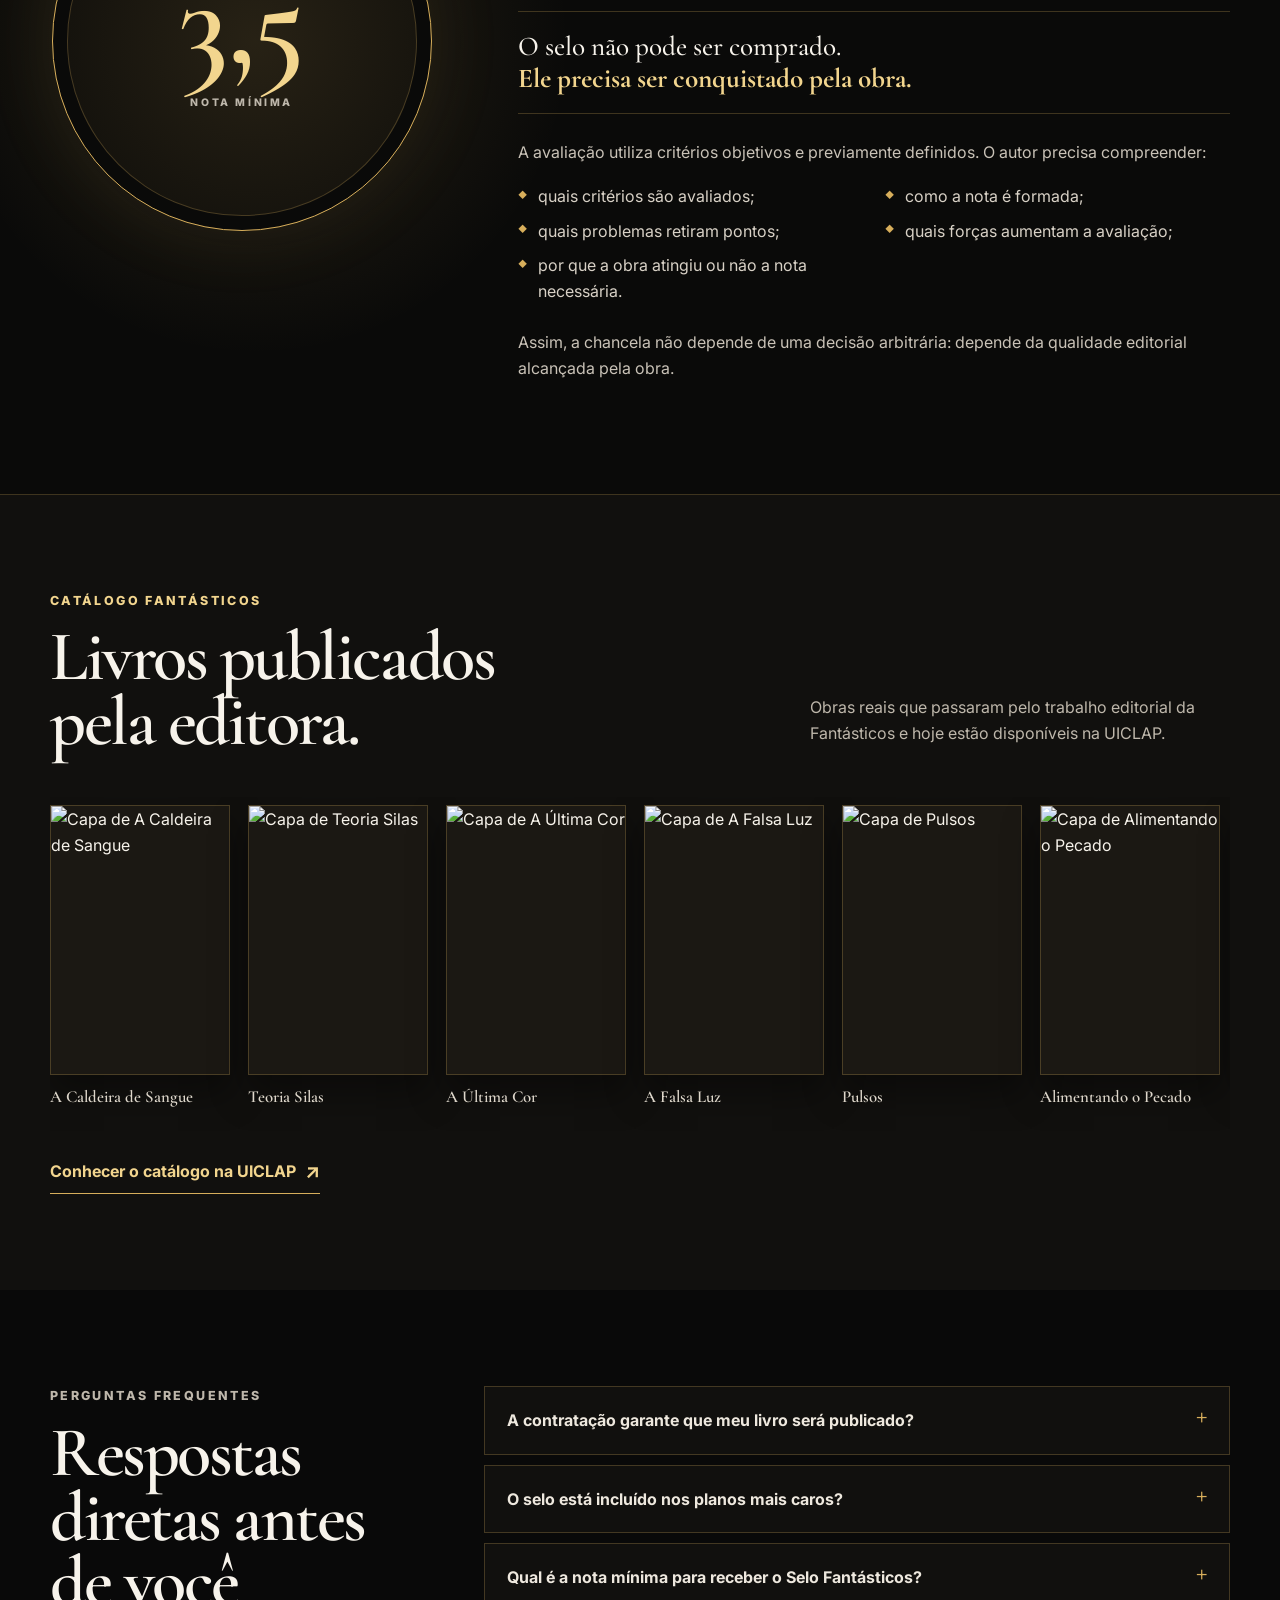
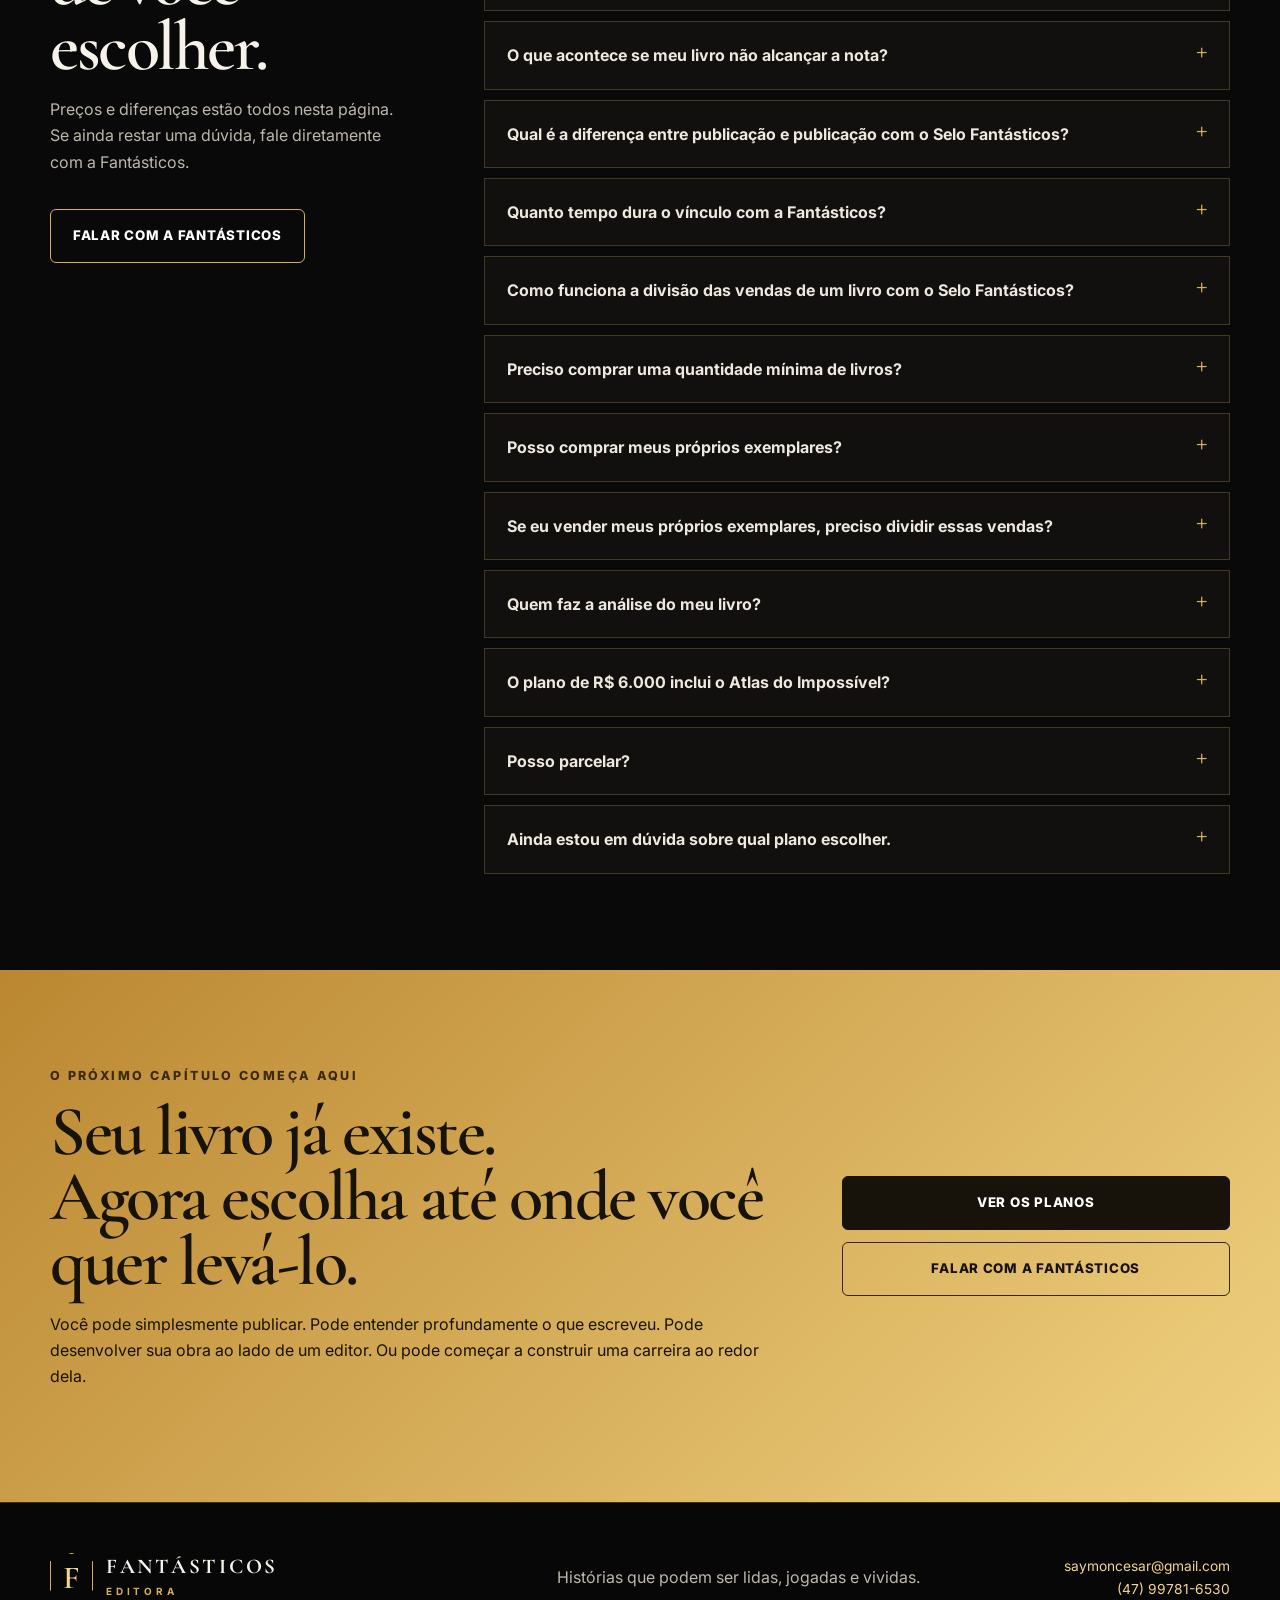
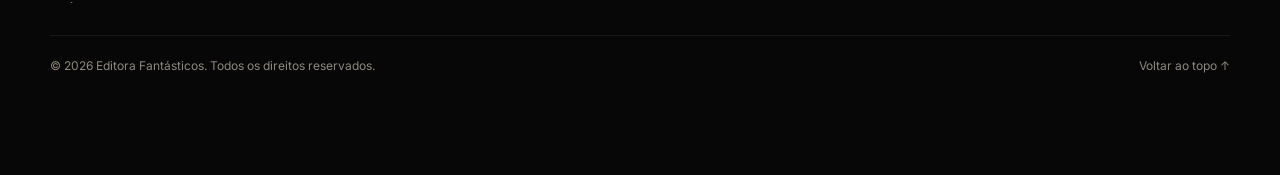
==== commit 06e736c1: "Implementa nova página de publicação da Fantásticos" ====
--- a/index.html
+++ b/index.html
@@ -3,167 +3,239 @@
 <head>
   <meta charset="utf-8">
   <meta name="viewport" content="width=device-width, initial-scale=1">
-  <meta name="theme-color" content="#0d0c0a">
-  <meta name="description" content="Assessoria editorial de Saymon César para autores de ficção e não ficção: avaliação editorial, revisão, capa, diagramação, registros, publicação e estratégia de divulgação.">
+  <meta name="theme-color" content="#090909">
+  <meta name="description" content="Publique seu livro com a Editora Fantásticos. Quatro planos editoriais de R$ 750 a R$ 6.000, com publicação profissional e avaliação para o Selo Fantásticos.">
   <meta name="robots" content="index,follow">
   <link rel="canonical" href="https://fantasticoseditora.github.io/editor-saymon-cesar/">
-  <title>Saymon César — Editor | Publique seu livro com orientação profissional</title>
+  <title>Publique seu livro | Editora Fantásticos</title>
   <link rel="preconnect" href="https://fonts.googleapis.com">
   <link rel="preconnect" href="https://fonts.gstatic.com" crossorigin>
-  <link href="https://fonts.googleapis.com/css2?family=Cormorant+Garamond:wght@500;600;700&family=Inter:wght@400;500;600;700&display=swap" rel="stylesheet">
-  <link rel="icon" href="data:image/svg+xml,%3Csvg xmlns='http://www.w3.org/2000/svg' viewBox='0 0 64 64'%3E%3Crect width='64' height='64' rx='14' fill='%230d0c0a'/%3E%3Cpath d='M45 17c-3-5-8-8-14-8-9 0-16 6-16 14 0 7 5 11 13 13l7 2c4 1 6 3 6 6 0 4-4 7-9 7-6 0-10-3-13-8' fill='none' stroke='%23d8b56a' stroke-width='5' stroke-linecap='round'/%3E%3C/svg%3E">
-  <link rel="stylesheet" href="styles.css?v=20260805a">
-  <script type="application/ld+json">{"@context":"https://schema.org","@type":"ProfessionalService","name":"Saymon César — Assessoria Editorial","url":"https://fantasticoseditora.github.io/editor-saymon-cesar/","email":"mailto:saymoncesar@gmail.com","telephone":"+55 47 99795-5722","areaServed":"BR","description":"Assessoria editorial para autores de ficção e não ficção, da avaliação do original à publicação e divulgação.","founder":{"@type":"Person","name":"Saymon César","jobTitle":"Editor","description":"Editor-chefe da Editora Fantásticos, autor de A Lenda de Materyalis e ghostwriter de mais de 20 livros."}}</script>
+  <link href="https://fonts.googleapis.com/css2?family=Cormorant+Garamond:wght@500;600;700&family=Inter:wght@400;500;600;700;800&display=swap" rel="stylesheet">
+  <link rel="icon" href="data:image/svg+xml,%3Csvg xmlns='http://www.w3.org/2000/svg' viewBox='0 0 64 64'%3E%3Crect width='64' height='64' rx='12' fill='%23090909'/%3E%3Cpath d='M17 49V15h30M18 31h23' fill='none' stroke='%23d7ae5b' stroke-width='6' stroke-linecap='round'/%3E%3C/svg%3E">
+  <link rel="stylesheet" href="styles.css?v=20260912">
+  <script type="application/ld+json">{"@context":"https://schema.org","@type":"ProfessionalService","name":"Editora Fantásticos","url":"https://fantasticoseditora.github.io/editor-saymon-cesar/","email":"mailto:saymoncesar@gmail.com","telephone":"+55 47 99781-6530","areaServed":"BR","description":"Serviços profissionais de publicação, desenvolvimento editorial e orientação de carreira para autores.","priceRange":"R$ 750–R$ 6.000"}</script>
 </head>
 <body>
   <a class="skip" href="#conteudo">Ir para o conteúdo</a>
   <header class="site-header" id="inicio">
     <div class="container nav">
-      <a class="brand" href="#inicio" aria-label="Saymon César Editor — início">
-        <svg viewBox="0 0 76 66" aria-hidden="true"><path d="M51 13c-4-6-10-9-18-9C22 4 14 11 14 21c0 9 6 14 16 17l9 3c5 2 8 4 8 8 0 6-5 10-13 10-8 0-14-4-18-11"/><path d="M58 12c-6-5-12-7-19-7M56 53c-5 6-12 9-21 9"/></svg>
-        <span><strong>Saymon César</strong><small>EDITOR</small></span>
-      </a>
+      <a class="brand" href="#inicio" aria-label="Editora Fantásticos — início"><span class="brand-mark" aria-hidden="true">F</span><span><strong>FANTÁSTICOS</strong><small>EDITORA</small></span></a>
       <button class="menu-toggle" type="button" aria-label="Abrir menu" aria-expanded="false" aria-controls="menu"><span></span><span></span><span></span></button>
-      <nav class="main-nav" id="menu" aria-label="Navegação principal">
-        <a href="#avaliacao">Avaliação</a><a href="#servicos">Serviços</a><a href="#publicos">Para quem</a><a href="#sobre">Sobre mim</a><a href="#depoimentos">Depoimentos</a><a href="#perguntas">Perguntas</a>
-      </nav>
+      <nav class="main-nav" id="menu" aria-label="Navegação principal"><a href="#planos">Planos</a><a href="#comparacao">Comparar</a><a href="#como-funciona">Como funciona</a><a href="#selo">O selo</a><a href="#catalogo">Catálogo</a><a href="#faq">Dúvidas</a></nav>
     </div>
   </header>
 
   <main id="conteudo">
     <section class="hero">
+      <div class="hero-lines" aria-hidden="true"></div>
       <div class="container hero-grid">
         <div class="hero-copy reveal">
-          <p class="eyebrow">Assessoria editorial para autores de ficção e não ficção</p>
-          <h1>Quer publicar <em>o seu livro?</em></h1>
-          <p class="hero-lead">Eu avalio o estágio da sua obra, mostro o que precisa ser desenvolvido e acompanho as etapas necessárias para transformá-la em um livro publicado, lido e apreciado pelo público-alvo.</p>
-          <div class="actions"><a class="button button-gold" href="formulario.html" target="_blank" rel="noopener">Quero uma análise para publicar o meu livro</a></div>
-          <p class="micro">Comece com uma avaliação editorial inicial do seu projeto.</p>
-        </div>
-        <figure class="hero-editorial-frame reveal">
-          <img src="hero-editorial.webp?v=20260805a" alt="" width="1024" height="1280" fetchpriority="high" decoding="async" onerror="this.hidden=true;this.parentElement.classList.add('media-fallback')">
-          <figcaption>Do original à publicação, com decisões editoriais organizadas na ordem certa.</figcaption>
-        </figure>
-      </div>
-    </section>
-
-    <section class="problem section-light">
-      <div class="container narrow reveal">
-        <div class="heading center"><span class="kicker">Antes de publicar</span><h2>Seu original está realmente pronto para ser lido e apreciado pelo público?</h2><p>Publicar não é apenas colocar um arquivo em uma plataforma. É tomar decisões editoriais na ordem certa para que o livro tenha qualidade, coerência visual, boa experiência de leitura e condições reais de alcançar o público-alvo.</p></div>
-        <div class="specifics">
-          <article><span class="icon">✦</span><h3>Texto e experiência de leitura</h3><p>O original precisa de desenvolvimento, preparação, revisão ortográfica e gramatical ou já está pronto para seguir?</p></article>
-          <article><span class="icon">◫</span><h3>Capa e projeto gráfico</h3><p>A capa comunica gênero e público? A diagramação funciona no impresso e no digital? O projeto visual valoriza a obra?</p></article>
-          <article><span class="icon">§</span><h3>Registros e publicação</h3><p>Onde registrar a obra? Ela precisa de ISBN, ficha catalográfica e arquivos específicos para Amazon, UICLAP ou outras plataformas?</p></article>
-          <article><span class="icon">↗</span><h3>Divulgação e vendas</h3><p>Como posicionar o livro, apresentar sua proposta, formar leitores, organizar o lançamento e ampliar as oportunidades de venda?</p></article>
-        </div>
-      </div>
-    </section>
-
-    <section class="assessment" id="avaliacao">
-      <div class="container">
-        <div class="heading center reveal"><span class="kicker">O primeiro passo</span><h2>Avaliação editorial inicial</h2><p>Você responde algumas perguntas sobre a obra e envia o primeiro capítulo. Assim, eu identifico o estágio real do projeto e indico o caminho mais adequado para publicação, melhoria ou relançamento.</p></div>
-        <div class="flow reveal">
-          <article><span>1</span><h3>Responda ao formulário</h3><p>Informe gênero, estágio, serviços já realizados, publicação anterior e objetivo.</p></article>
-          <article><span>2</span><h3>Envie o primeiro capítulo</h3><p>A leitura observa abertura, clareza, ritmo, linguagem, estrutura, imersão e adequação ao público.</p></article>
-          <article><span>3</span><h3>Receba um relatório editorial</h3><p>O documento apresenta forças, fragilidades, prioridades de melhoria e decisões necessárias.</p></article>
-          <article><span>4</span><h3>Entenda os próximos passos</h3><p>Você saberá quais serviços são necessários, em que ordem avançar e como preparar a obra para o mercado.</p></article>
-        </div>
-        <div class="result reveal">
-          <div><span class="kicker">Ao final, você saberá</span><h3>O que falta para o seu livro avançar com qualidade.</h3></div>
-          <ul class="check"><li>Se o texto está pronto ou precisa ser desenvolvido e fortalecido.</li><li>Se capa, revisão e diagramação estão adequadas ao público e às plataformas.</li><li>Quais registros, formatos e canais de publicação fazem sentido.</li><li>Como posicionar, apresentar e divulgar a obra de forma mais estratégica.</li><li>Qual é o caminho editorial e comercial mais coerente para o projeto.</li></ul>
-          <a class="button" href="formulario.html" target="_blank" rel="noopener">Quero uma análise para publicar o meu livro</a>
-        </div>
-      </div>
-    </section>
-
-    <section class="audience section-light" id="publicos">
-      <div class="container">
-        <div class="heading center reveal"><span class="kicker">Para quem este serviço é indicado</span><h2>Para autores em diferentes momentos da jornada</h2><p>A avaliação e a assessoria são adaptadas ao estágio real da obra, sem fazer você contratar etapas que já foram concluídas.</p></div>
-        <div class="stages reveal">
-          <article><span>01</span><h3>Livro em andamento</h3><p>Para quem já começou a escrever e precisa de orientação para desenvolver o original com mais clareza, estrutura e força narrativa.</p></article>
-          <article><span>02</span><h3>Original pronto para publicar</h3><p>Para quem concluiu o texto e precisa organizar revisão, capa, diagramação, registros, arquivos e disponibilização nas plataformas.</p></article>
-          <article><span>03</span><h3>Livro já publicado</h3><p>Para quem quer revisar a obra, melhorar capa ou projeto gráfico, reposicionar o livro e estruturar divulgação e vendas.</p></article>
-        </div>
-        <div class="genres reveal">
-          <div><h3>Ficção</h3><ul class="dotlist"><li>Fantasia</li><li>Ficção científica</li><li>Terror</li><li>Suspense</li><li>Romance</li><li>Contos e novelas</li><li>Drama e ficção contemporânea</li></ul></div>
-          <div><h3>Não ficção</h3><ul class="dotlist"><li>Espiritualidade</li><li>Desenvolvimento pessoal</li><li>Biografia e memórias</li><li>Negócios</li><li>Educação</li><li>Liderança</li><li>Conhecimento profissional</li></ul></div>
-        </div>
-        <p class="scope reveal">Este serviço é voltado a obras para o público adulto. Não trabalho com literatura infantil nesta modalidade.</p>
-      </div>
-    </section>
-
-    <section class="services section-paper" id="servicos">
-      <div class="container">
-        <div class="heading center reveal"><span class="kicker">Da avaliação à publicação</span><h2>Você pode contratar só o que precisa ou contar com uma assessoria completa</h2><p>Eu reúno as etapas editoriais, técnicas e comerciais necessárias para preparar, publicar e posicionar o livro com coerência.</p></div>
-        <div class="service-grid reveal">
-          <article><span>✎</span><h3>Desenvolvimento do original</h3><p>Leitura editorial, análise crítica, estrutura, enredo, personagens, clareza e acompanhamento da escrita.</p></article>
-          <article><span>✓</span><h3>Revisão e copidesque</h3><p>Correção ortográfica e gramatical, fluidez, consistência e preservação da voz do autor.</p></article>
-          <article><span>©</span><h3>Registros editoriais</h3><p>Orientação e suporte com direitos autorais, ISBN, ficha catalográfica, código de barras e demais necessidades.</p></article>
-          <article><span>◩</span><h3>Capa profissional</h3><p>Projeto visual alinhado ao gênero, ao posicionamento, ao público e às plataformas.</p></article>
-          <article><span>▦</span><h3>Projeto gráfico e diagramação</h3><p>Preparação do miolo para leitura confortável e profissional em formato impresso e digital.</p></article>
-          <article><span>⇩</span><h3>Arquivos para publicação</h3><p>Preparação técnica dos formatos necessários para e-book, impressão sob demanda e distribuição.</p></article>
-          <article><span>◎</span><h3>Amazon e UICLAP</h3><p>Configuração e disponibilização do livro em formato digital e físico nas plataformas escolhidas.</p></article>
-          <article><span>↗</span><h3>Posicionamento, divulgação e vendas</h3><p>Plano estruturado para apresentar a obra, formar leitores, organizar lançamento, gerar indicações e buscar retorno.</p></article>
-        </div>
-        <div class="section-cta reveal"><p>Descubra quais dessas etapas o seu projeto realmente precisa.</p><a class="button button-gold" href="formulario.html" target="_blank" rel="noopener">Quero uma análise para publicar o meu livro</a></div>
-      </div>
-    </section>
-
-    <section class="about" id="sobre">
-      <div class="container about-grid">
-        <div class="portrait reveal"><img src="portrait.webp?v=20260805a" alt="Retrato profissional de Saymon César" width="720" height="900" loading="lazy" decoding="async" onerror="this.hidden=true;this.parentElement.classList.add('portrait-fallback')"><div class="portrait-caption">Editor, autor e ghostwriter</div></div>
+          <p class="eyebrow">Publicação profissional para autores</p>
+          <h1>Seu livro está pronto. <em>Agora ele pode ser publicado.</em></h1>
+          <p class="hero-lead">Você não precisa esperar que uma editora escolha a sua história. Na Fantásticos, você contrata um processo profissional de publicação e escolhe o nível de desenvolvimento editorial que deseja para a sua obra.</p>
+          <div class="principle"><span>A publicação você contrata.</span><strong>O Selo Fantásticos você conquista.</strong></div>
+          <p class="price-note">Planos a partir de <strong>R$ 750</strong>, com possibilidade de parcelamento em até 18 vezes pelo Mercado Pago, sujeito aos juros e às condições do checkout.</p>
+          <div class="actions"><a class="button button-gold" href="#planos">Quero publicar meu livro</a><a class="button button-outline" href="#comparacao">Comparar os planos</a></div>
+        </div>
+        <aside class="hero-panel reveal" aria-label="Quatro caminhos de publicação">
+          <p class="folio">FANTÁSTICOS · PUBLICAÇÃO EDITORIAL</p>
+          <ol>
+            <li><span>01</span><div><strong>Publicar</strong><small>A partir de R$ 750</small></div></li>
+            <li><span>02</span><div><strong>Entender profundamente</strong><small>Análise capítulo a capítulo</small></div></li>
+            <li><span>03</span><div><strong>Trabalhar com um editor</strong><small>Experiência editorial humana</small></div></li>
+            <li><span>04</span><div><strong>Construir carreira</strong><small>Livro, presença e audiência</small></div></li>
+          </ol>
+          <p class="hero-panel-foot">Você escolhe até onde quer desenvolver sua obra.</p>
+        </aside>
+      </div>
+    </section>
+
+    <section class="clarity ruled-section">
+      <div class="container split-copy reveal">
+        <div><p class="kicker">Publicação contratada. Chancela conquistada.</p><h2>Você está pagando pela publicação. Não por uma aprovação.</h2></div>
+        <div class="body-copy">
+          <p>Toda obra contratada será atendida dentro do escopo do plano escolhido. Mas existe uma diferença entre colocar um livro no mercado e a Fantásticos colocar sua própria chancela editorial sobre ele.</p>
+          <p>Todas as obras passam por avaliação. Se o livro atingir a nota editorial mínima de <strong>3,5</strong>, poderá receber o Selo Fantásticos — a marca de que a editora está disposta a associar seu nome à qualidade editorial daquela obra.</p>
+          <p>Se a nota não for atingida, a publicação contratada continua. O autor recebe o trabalho editorial previsto no plano e os materiais necessários para sua publicação independente.</p>
+          <blockquote>Nenhum plano compra o selo.<br><strong>O selo é conquistado pela obra.</strong></blockquote>
+        </div>
+      </div>
+    </section>
+
+    <section class="reflection">
+      <div class="container narrow center reveal">
+        <p class="kicker">A decisão que vem antes da publicação</p>
+        <h2>Terminar um livro não significa necessariamente que ele esteja pronto para o leitor.</h2>
+        <p>Talvez você já tenha escrito “Fim”. Talvez seu livro já esteja até publicado. Mas existe uma pergunta mais importante:</p>
+        <p class="question">Quanto você quer desenvolver sua obra antes de colocá-la — ou recolocá-la — nas mãos do público?</p>
+        <p>A resposta determina qual dos quatro caminhos faz mais sentido para você.</p>
+      </div>
+    </section>
+
+    <section class="quick-choice" id="planos">
+      <div class="container">
+        <div class="section-heading reveal"><div><p class="kicker">Escolha rápida</p><h2>Quatro caminhos.<br>Uma publicação profissional.</h2></div><p>Todos os planos incluem publicação, produção editorial e avaliação para o Selo Fantásticos. O que muda é a profundidade do desenvolvimento.</p></div>
+        <div class="choice-grid reveal">
+          <a href="#plano-publicacao" class="choice-card"><span>01</span><p>Quero publicar</p><strong>R$ 750</strong><small>Avaliação geral e publicação profissional</small></a>
+          <a href="#plano-inteligencia" class="choice-card"><span>02</span><p>Quero entender meu livro profundamente</p><strong>R$ 1.500</strong><small>Análise detalhada, capítulo a capítulo</small></a>
+          <a href="#plano-experiencia" class="choice-card"><span>03</span><p>Quero trabalhar meu livro com um editor</p><strong>R$ 3.000</strong><small>Análise profunda e acompanhamento humano</small></a>
+          <a href="#plano-carreira" class="choice-card"><span>04</span><p>Quero construir carreira</p><strong>R$ 6.000</strong><small>Livro, presença, audiência e posicionamento</small></a>
+        </div>
+      </div>
+    </section>
+
+    <section class="plans" aria-label="Detalhes dos planos">
+      <div class="container plan-stack">
+        <article class="plan reveal" id="plano-publicacao">
+          <header class="plan-header"><div><p class="plan-number">PLANO 01</p><h2>Publicação</h2><p>Para o autor que já terminou sua obra e quer principalmente publicá-la profissionalmente.</p></div><div class="plan-price"><small>investimento</small><strong>R$ 750</strong><span>parcelamento disponível no checkout</span></div></header>
+          <div class="plan-body">
+            <div class="plan-explanation"><h3>O que acontece</h3><p>A obra passa pela Inteligência Editorial da Fantásticos, com conferência editorial humana. O autor recebe um relatório geral com os principais pontos fortes, fragilidades e oportunidades de melhoria.</p><p>Não é uma análise capítulo a capítulo. É uma visão global para que o autor decida o que deseja ajustar antes da publicação.</p><div class="example"><span>Exemplo prático</span><p>Se existir um problema geral de ritmo, estrutura ou desenvolvimento dos personagens, o relatório poderá apontá-lo e explicar seu impacto — sem mapear individualmente todas as ocorrências.</p></div></div>
+            <div class="include-grid"><div><h3>Inclui</h3><ul class="check-list"><li>Avaliação geral pela Inteligência Editorial</li><li>Conferência do resultado pelo editor</li><li>Relatório editorial geral</li><li>Revisão ortográfica e gramatical</li><li>Capa</li><li>Diagramação</li><li>Preparação dos arquivos</li><li>Serviço de publicação</li><li>Avaliação para o Selo Fantásticos</li></ul></div><div><h3>Não inclui</h3><ul class="minus-list"><li>Análise capítulo a capítulo</li><li>Acompanhamento direto com o editor</li><li>Registros custeados pela Fantásticos</li><li>Orientação de carreira</li><li>Atlas do Impossível</li></ul></div></div>
+          </div>
+          <footer class="plan-footer"><button class="button button-gold checkout-pending" type="button" data-plan="Publicação — R$ 750">Quero publicar — R$ 750</button></footer>
+        </article>
+
+        <article class="plan plan-featured reveal" id="plano-inteligencia">
+          <div class="plan-ribbon">Análise aprofundada</div>
+          <header class="plan-header"><div><p class="plan-number">PLANO 02</p><h2>Inteligência Editorial</h2><p>Para quem não quer apenas saber se existe um problema. Quer descobrir exatamente onde ele está.</p></div><div class="plan-price"><small>investimento</small><strong>R$ 1.500</strong><span>parcelamento disponível no checkout</span></div></header>
+          <div class="plan-body">
+            <div class="plan-explanation"><h3>O que acontece</h3><p>Aqui entra a análise detalhada, capítulo a capítulo, da Inteligência Editorial Fantásticos — LAION, também submetida a conferência editorial.</p><p>A obra é examinada em estrutura, personagens, continuidade, causalidade, ponto de vista, ritmo, conflitos, storytelling, redundâncias, coerência, evolução narrativa e demais critérios da régua Fantásticos.</p><div class="example"><span>Diferença prática</span><p>Em vez de apenas “Existe uma quebra na progressão do protagonista”, a análise pode localizar: “A mudança ocorre no capítulo 6, quando uma decisão contradiz a motivação construída anteriormente”. Você sabe onde olhar e o que reconsiderar.</p></div></div>
+            <div class="include-grid single"><div><h3>Tudo do Plano Publicação, mais:</h3><ul class="check-list"><li>Análise capítulo a capítulo</li><li>Relatório editorial aprofundado</li><li>Diagnóstico localizado dos problemas</li><li>Leitura de continuidade global da obra</li><li>Recomendações específicas de desenvolvimento</li></ul></div></div>
+          </div>
+          <footer class="plan-footer"><button class="button button-gold checkout-pending" type="button" data-plan="Inteligência Editorial — R$ 1.500">Quero entender minha obra — R$ 1.500</button></footer>
+        </article>
+
+        <article class="plan reveal" id="plano-experiencia">
+          <header class="plan-header"><div><p class="plan-number">PLANO 03</p><h2>Experiência Editorial</h2><p>Para o autor que quer algo que uma inteligência editorial, sozinha, não substitui: a conversa com um editor.</p></div><div class="plan-price"><small>investimento</small><strong>R$ 3.000</strong><span>parcelamento disponível no checkout</span></div></header>
+          <div class="plan-body">
+            <div class="plan-explanation"><h3>Decisões literárias também envolvem intenção</h3><p>Uma inteligência editorial pode identificar estruturas, inconsistências e problemas narrativos. Mas emoção, sensibilidade e aquilo que o escritor queria fazer o leitor sentir pedem uma experiência editorial humana.</p><div class="example"><span>Exemplo prático</span><p>A conversa deixa de ser apenas “Essa cena não produz o impacto esperado” e passa a investigar o efeito pretendido, por que ele ainda não acontece e quais caminhos podem aproximar o texto dessa intenção.</p></div><p class="contract-note">O acompanhamento não é ilimitado. Número, duração e periodicidade dos encontros serão definidos contratualmente.</p></div>
+            <div class="include-grid single"><div><h3>Tudo do Plano Inteligência Editorial, mais:</h3><ul class="check-list"><li>Acompanhamento editorial direto</li><li>Encontros com o editor nos limites do contrato</li><li>Discussão das decisões narrativas</li><li>Acompanhamento humano do desenvolvimento</li><li>Experiência editorial com o editor</li><li>Registros editoriais previstos no projeto</li><li>ISBN</li><li>Ficha catalográfica</li></ul></div></div>
+          </div>
+          <footer class="plan-footer"><button class="button button-gold checkout-pending" type="button" data-plan="Experiência Editorial — R$ 3.000">Quero a experiência editorial — R$ 3.000</button></footer>
+        </article>
+
+        <article class="plan plan-career reveal" id="plano-carreira">
+          <div class="plan-ribbon">Livro + carreira</div>
+          <header class="plan-header"><div><p class="plan-number">PLANO 04</p><h2>Carreira</h2><p>Para quem não quer somente publicar um livro. Quer construir uma trajetória como autor.</p></div><div class="plan-price"><small>investimento</small><strong>R$ 6.000</strong><span>parcelamento disponível no checkout</span></div></header>
+          <div class="plan-body">
+            <div class="plan-explanation"><h3>Publicar não cria automaticamente leitores</h3><p>Um bom livro também não garante sozinho uma audiência. Este plano acrescenta orientação para transformar lançamento em comunidade, recorrência e público.</p><div class="example"><span>Exemplo prático</span><p>Não é apenas “Publique três vezes por semana”. A discussão é: “Que comunidade pode existir em torno daquilo que você escreve e por que alguém deveria acompanhar você mesmo quando não está comprando seu livro?”</p></div><p class="active-note"><strong>Este plano exige participação ativa.</strong> A Fantásticos fornece estratégia, acompanhamento e direção. O autor precisa executar.</p></div>
+            <div class="include-grid single"><div><h3>Tudo do Plano Experiência Editorial, mais:</h3><ul class="check-list"><li>Posicionamento e construção de autoridade</li><li>Planejamento de conteúdo e presença digital</li><li>Desenvolvimento de comunidade</li><li>Relacionamento com a audiência</li><li>Estratégias de divulgação</li><li>Planejamento periódico de ações</li><li>Análise de resultados e ajustes estratégicos</li><li>Orientação de carreira</li><li><strong>Atlas do Impossível por 12 meses</strong></li></ul></div></div>
+          </div>
+          <footer class="plan-footer"><button class="button button-gold checkout-pending" type="button" data-plan="Carreira — R$ 6.000">Quero construir minha carreira — R$ 6.000</button></footer>
+        </article>
+      </div>
+    </section>
+
+    <section class="comparison" id="comparacao">
+      <div class="container">
+        <div class="section-heading reveal"><div><p class="kicker">Compare os planos</p><h2>Veja o que muda<br>em cada caminho.</h2></div><p>Deslize a tabela no celular para comparar todas as colunas.</p></div>
+        <div class="table-shell reveal" tabindex="0" aria-label="Tabela comparativa dos planos">
+          <table>
+            <thead><tr><th scope="col">Entrega</th><th scope="col">R$ 750</th><th scope="col">R$ 1.500</th><th scope="col">R$ 3.000</th><th scope="col">R$ 6.000</th></tr></thead>
+            <tbody>
+              <tr><th scope="row">Publicação</th><td>✓</td><td>✓</td><td>✓</td><td>✓</td></tr>
+              <tr><th scope="row">Inteligência Editorial</th><td>✓</td><td>✓</td><td>✓</td><td>✓</td></tr>
+              <tr><th scope="row">Conferência editorial</th><td>✓</td><td>✓</td><td>✓</td><td>✓</td></tr>
+              <tr><th scope="row">Relatório geral</th><td>✓</td><td>✓</td><td>✓</td><td>✓</td></tr>
+              <tr><th scope="row">Análise capítulo a capítulo</th><td class="no">—</td><td>✓</td><td>✓</td><td>✓</td></tr>
+              <tr><th scope="row">Revisão ortográfica e gramatical</th><td>✓</td><td>✓</td><td>✓</td><td>✓</td></tr>
+              <tr><th scope="row">Capa</th><td>✓</td><td>✓</td><td>✓</td><td>✓</td></tr>
+              <tr><th scope="row">Diagramação</th><td>✓</td><td>✓</td><td>✓</td><td>✓</td></tr>
+              <tr><th scope="row">Avaliação para o Selo Fantásticos</th><td>✓</td><td>✓</td><td>✓</td><td>✓</td></tr>
+              <tr><th scope="row">Experiência direta com editor</th><td class="no">—</td><td class="no">—</td><td>✓</td><td>✓</td></tr>
+              <tr><th scope="row">ISBN e ficha catalográfica custeados</th><td class="no">—</td><td class="no">—</td><td>✓</td><td>✓</td></tr>
+              <tr><th scope="row">Orientação de carreira</th><td class="no">—</td><td class="no">—</td><td class="no">—</td><td>✓</td></tr>
+              <tr><th scope="row">Estratégia de conteúdo e audiência</th><td class="no">—</td><td class="no">—</td><td class="no">—</td><td>✓</td></tr>
+              <tr><th scope="row">Atlas do Impossível por 12 meses</th><td class="no">—</td><td class="no">—</td><td class="no">—</td><td>✓</td></tr>
+            </tbody>
+          </table>
+        </div>
+        <p class="comparison-line reveal">Todos podem publicar. <strong>Nem todos recebem a chancela.</strong></p>
+      </div>
+    </section>
+
+    <section class="process" id="como-funciona">
+      <div class="container">
+        <div class="section-heading reveal"><div><p class="kicker">Como funciona</p><h2>Da escolha do plano<br>à publicação.</h2></div><p>Um processo transparente, com profundidade editorial proporcional ao caminho contratado.</p></div>
+        <ol class="process-grid reveal">
+          <li><span>01</span><div><h3>Escolha seu plano</h3><p>Você escolhe quanto deseja desenvolver sua obra antes da publicação.</p></div></li>
+          <li><span>02</span><div><h3>Envie seu original</h3><p>A obra entra no processo editorial da Fantásticos.</p></div></li>
+          <li><span>03</span><div><h3>Receba sua avaliação</h3><p>O nível de profundidade dependerá do plano contratado.</p></div></li>
+          <li><span>04</span><div><h3>Trabalhe os ajustes</h3><p>Você decide e executa as alterações usando os recursos do seu plano.</p></div></li>
+          <li><span>05</span><div><h3>Avaliação para o selo</h3><p>A obra é avaliada pela régua Fantásticos. Nota mínima: <strong>3,5</strong>.</p></div></li>
+          <li><span>06</span><div><h3>Publicação</h3><p>Com a chancela, publica com o Selo Fantásticos. Sem ela, recebe os materiais correspondentes à publicação independente.</p></div></li>
+        </ol>
+      </div>
+    </section>
+
+    <section class="seal" id="selo">
+      <div class="container seal-grid">
+        <div class="seal-emblem reveal" aria-hidden="true"><span>3,5</span><small>NOTA MÍNIMA</small></div>
         <div class="reveal">
-          <span class="kicker">Quem é Saymon César?</span><h2>Experiência editorial e vivência de autor no mesmo projeto</h2>
-          <p>Sou editor-chefe da Editora Fantásticos, atuo há sete anos no mercado editorial, escrevi mais de vinte livros como ghostwriter e sou autor de <strong>A Lenda de Materyalis</strong>.</p>
-          <p>Além de conhecer os processos técnicos de preparação e publicação, eu entendo o que significa desenvolver uma obra, preservar a identidade do autor e pensar na experiência que o texto precisa criar no leitor.</p>
-          <p>Meu objetivo é ajudar autores a publicar livros com qualidade de imersão, capazes de ser lidos, apreciados, indicados e valorizados pelo público-alvo — em escala cada vez maior, com um trabalho editorial que também considere divulgação e retorno.</p>
-          <div class="credentials"><div><strong>7 anos</strong><span>de experiência no mercado editorial</span></div><div><strong>20+</strong><span>livros escritos como ghostwriter</span></div><div><strong>Editor-chefe</strong><span>da Editora Fantásticos</span></div></div>
-        </div>
-      </div>
-    </section>
-
-    <section class="testimonials section-paper" id="depoimentos">
-      <div class="container">
-        <div class="heading center reveal"><span class="kicker">Prova social</span><h2>Autores que desenvolveram suas obras comigo</h2><p>Relatos de quem viveu o processo editorial com orientação técnica, escuta e respeito à identidade da obra.</p></div>
-        <div class="testimonial-shell reveal">
-          <button class="testimonial-nav testimonial-prev" type="button" aria-label="Depoimento anterior">‹</button>
-          <div class="testimonial-track" tabindex="0">
-            <article class="testimonial-card"><div class="testimonial-person"><img src="avatar-rafael.webp" alt="" width="180" height="180" loading="lazy"><div><h3>Rafael A. F. Silva</h3><p>Autor de <em>Selene</em></p></div></div><blockquote>O Saymon foi bastante importante na criação dos meus livros, pois me deu a orientação necessária para transformar ideias soltas em uma história que, além de tudo, possa ser atraente para os leitores. Sem falar em toda a parte de revisão e na parte burocrática para que esse sonho de escrever e lançar um livro vire realidade, e em todo o suporte posterior com as redes sociais.</blockquote></article>
-            <article class="testimonial-card"><div class="testimonial-person"><img src="avatar-thalles.webp" alt="" width="180" height="180" loading="lazy"><div><h3>Thalles Waichert</h3><p>Contista do Universo Heróis Fantásticos</p></div></div><blockquote>Saymon é um caso raro que equilibra escuta ativa e feedbacks precisos. Analisar o texto de outra pessoa requer uma dose balanceada de empatia e objetividade. É isso que sempre encontro nele. A parceria com ele tem me ajudado a desenvolver o que preciso para usar meu talento. Ele tem a habilidade rara de mostrar minhas falhas e ainda sair com um “muito obrigado!”, porque a edição dele sempre mostra um caminho para seguir e uma possível versão ainda melhor daquele texto.</blockquote></article>
-            <article class="testimonial-card"><div class="testimonial-person"><img src="avatar-mayara.webp" alt="" width="180" height="180" loading="lazy"><div><h3>Mayara Oliveira</h3><p>Autora de <em>O Legado Grayson</em></p></div></div><blockquote>O Saymon faz muito mais do que editar um texto: ele entende a essência da história. Suas sugestões são sempre bem fundamentadas e respeitam a identidade da obra e a voz do autor. Trabalhar com ele tem feito toda a diferença no desenvolvimento do meu livro. Sou muito grata por todo o cuidado e recomendo seu trabalho com total confiança.</blockquote></article>
-            <article class="testimonial-card"><div class="testimonial-person"><img src="avatar-eric.webp" alt="" width="180" height="180" loading="lazy"><div><h3>Eric Zarza</h3><p>Autor de <em>Pote de Ouro</em></p></div></div><blockquote>Aprendi com Saymon César o zelo que nós, autores, devemos ter com nossas obras ao construir uma escrita imersiva, com a responsabilidade de entregar o melhor para nossos leitores.</blockquote></article>
-            <article class="testimonial-card"><div class="testimonial-person"><img src="avatar-bianca.webp" alt="" width="180" height="180" loading="lazy"><div><h3>Bianca Victória</h3><p>Autora e designer</p></div></div><blockquote>A assessoria fez toda a diferença no desenvolvimento do meu texto. O profissionalismo, a atenção aos detalhes e as orientações cuidadosas contribuíram para que a obra alcançasse um alto padrão de qualidade, sempre respeitando minha voz como autora. Recomendo pelo comprometimento e excelência no trabalho.</blockquote></article>
-            <article class="testimonial-card"><div class="testimonial-person"><img src="avatar-mauro.webp" alt="" width="180" height="180" loading="lazy"><div><h3>Mauro Veeck</h3><p>Autor</p></div></div><blockquote>Saymon é o responsável pelo amadurecimento do meu livro. Além de apontar repetições, problemas de ritmo e coerência, ele me ajuda a encontrar caminhos para contornar os desafios da escrita, desenvolvendo melhor as cenas. O livro ficou mais fluido e consistente, sem descaracterizar meu estilo ou o que eu queria transmitir.</blockquote></article>
-            <article class="testimonial-card"><div class="testimonial-person"><img src="avatar-gabriel.webp" alt="" width="180" height="180" loading="lazy"><div><h3>Gabriel Santana</h3><p>Autor de <em>A Caldeira de Sangue</em></p></div></div><blockquote>Quando comecei a escrever, sabia da história que queria contar, mas não fazia ideia do seu potencial. O Saymon entrou nesse processo não apenas como editor, mas como professor. Cada conversa, cada comentário e cada sugestão me fizeram amadurecer e ampliar o nível da minha escrita. Hoje, olhando para o resultado final, tenho certeza de que <em>A Caldeira de Sangue</em> não seria o mesmo livro sem a participação dele. Sou profundamente grato por toda a dedicação, paciência e confiança ao longo dessa jornada.</blockquote></article>
-          </div>
-          <button class="testimonial-nav testimonial-next" type="button" aria-label="Próximo depoimento">›</button>
-        </div>
-        <div class="testimonial-pagination" aria-label="Indicadores do carrossel"></div>
-      </div>
-    </section>
-
-    <section class="analysis-invite section-light"><div class="container analysis-invite-grid reveal"><div><span class="kicker">Comece pela avaliação</span><h2>Conte em que estágio está o seu livro e envie o primeiro capítulo.</h2><p>O formulário reúne os dados do projeto e envia o documento diretamente para a pasta de avaliações editoriais.</p></div><a class="button button-gold" href="formulario.html" target="_blank" rel="noopener">Quero uma análise para publicar o meu livro</a></div></section>
-
-    <section class="faq section-paper" id="perguntas">
-      <div class="container narrow">
-        <div class="heading center reveal"><span class="kicker">Perguntas frequentes</span><h2>O que você precisa saber antes de começar</h2></div>
+          <p class="kicker">O Selo Fantásticos</p><h2>O que significa ter o leão na capa?</h2>
+          <p>O Selo Fantásticos não representa apenas quem prestou o serviço de publicação. Representa uma chancela editorial.</p>
+          <p>Quando o símbolo da Fantásticos aparece em uma obra, a editora está dizendo publicamente que aquela história alcançou sua régua mínima de qualidade editorial.</p>
+          <p class="seal-statement">O selo não pode ser comprado.<br><strong>Ele precisa ser conquistado pela obra.</strong></p>
+          <p>A avaliação utiliza critérios objetivos e previamente definidos. O autor precisa compreender:</p>
+          <ul class="criteria"><li>quais critérios são avaliados;</li><li>como a nota é formada;</li><li>quais problemas retiram pontos;</li><li>quais forças aumentam a avaliação;</li><li>por que a obra atingiu ou não a nota necessária.</li></ul>
+          <p>Assim, a chancela não depende de uma decisão arbitrária: depende da qualidade editorial alcançada pela obra.</p>
+        </div>
+      </div>
+    </section>
+
+    <section class="catalog" id="catalogo">
+      <div class="container">
+        <div class="section-heading reveal"><div><p class="kicker">Catálogo Fantásticos</p><h2>Livros publicados<br>pela editora.</h2></div><p>Obras reais que passaram pelo trabalho editorial da Fantásticos e hoje estão disponíveis na UICLAP.</p></div>
+        <div class="catalog-track reveal" tabindex="0" aria-label="Capas de livros publicados pela Editora Fantásticos">
+          <a class="book" href="https://loja.uiclap.com/titulo/ua132365/" target="_blank" rel="noopener"><img src="https://storage.googleapis.com/images.uiclap.com/capa/ua132365.jpg" alt="Capa de A Caldeira de Sangue" width="400" height="600" loading="lazy"><span>A Caldeira de Sangue</span></a>
+          <a class="book" href="https://loja.uiclap.com/titulo/ua132384/" target="_blank" rel="noopener"><img src="https://storage.googleapis.com/images.uiclap.com/capa/ua132384.jpg" alt="Capa de Teoria Silas" width="400" height="600" loading="lazy"><span>Teoria Silas</span></a>
+          <a class="book" href="https://loja.uiclap.com/titulo/ua132388/" target="_blank" rel="noopener"><img src="https://storage.googleapis.com/images.uiclap.com/capa/ua132388.jpg" alt="Capa de A Última Cor" width="400" height="600" loading="lazy"><span>A Última Cor</span></a>
+          <a class="book" href="https://loja.uiclap.com/titulo/ua132393/" target="_blank" rel="noopener"><img src="https://storage.googleapis.com/images.uiclap.com/capa/ua132393.jpg" alt="Capa de A Falsa Luz" width="400" height="600" loading="lazy"><span>A Falsa Luz</span></a>
+          <a class="book" href="https://loja.uiclap.com/titulo/ua132394/" target="_blank" rel="noopener"><img src="https://storage.googleapis.com/images.uiclap.com/capa/ua132394.jpg" alt="Capa de Pulsos" width="400" height="600" loading="lazy"><span>Pulsos</span></a>
+          <a class="book" href="https://loja.uiclap.com/titulo/ua132411/" target="_blank" rel="noopener"><img src="https://storage.googleapis.com/images.uiclap.com/capa/ua132411.jpg" alt="Capa de Alimentando o Pecado" width="400" height="600" loading="lazy"><span>Alimentando o Pecado</span></a>
+          <a class="book" href="https://loja.uiclap.com/titulo/ua132413/" target="_blank" rel="noopener"><img src="https://storage.googleapis.com/images.uiclap.com/capa/ua132413.jpg" alt="Capa de Sonhos de Seden" width="400" height="600" loading="lazy"><span>Sonhos de Seden</span></a>
+          <a class="book" href="https://loja.uiclap.com/titulo/ua132414/" target="_blank" rel="noopener"><img src="https://storage.googleapis.com/images.uiclap.com/capa/ua132414.jpg" alt="Capa de Correntes Vermelhas" width="400" height="600" loading="lazy"><span>Correntes Vermelhas</span></a>
+          <a class="book" href="https://loja.uiclap.com/titulo/ua132416/" target="_blank" rel="noopener"><img src="https://storage.googleapis.com/images.uiclap.com/capa/ua132416.jpg" alt="Capa de A Deusa da Névoa" width="400" height="600" loading="lazy"><span>A Deusa da Névoa</span></a>
+          <a class="book" href="https://loja.uiclap.com/titulo/ua132422/" target="_blank" rel="noopener"><img src="https://storage.googleapis.com/images.uiclap.com/capa/ua132422.jpg" alt="Capa de Selene" width="400" height="600" loading="lazy"><span>Selene</span></a>
+        </div>
+        <a class="catalog-link reveal" href="https://uiclap.bio/editorafantasticos" target="_blank" rel="noopener">Conhecer o catálogo na UICLAP <span>↗</span></a>
+      </div>
+    </section>
+
+    <section class="faq" id="faq">
+      <div class="container faq-grid">
+        <div class="faq-intro reveal"><p class="kicker">Perguntas frequentes</p><h2>Respostas diretas antes de você escolher.</h2><p>Preços e diferenças estão todos nesta página. Se ainda restar uma dúvida, fale diretamente com a Fantásticos.</p><a class="button button-outline" href="https://wa.me/5547997816530?text=Ol%C3%A1%2C%20Fant%C3%A1sticos.%20Tenho%20uma%20d%C3%BAvida%20sobre%20os%20planos%20de%20publica%C3%A7%C3%A3o." target="_blank" rel="noopener">Falar com a Fantásticos</a></div>
         <div class="faq-list reveal">
-          <details><summary>Preciso ter terminado o livro?</summary><p>Não. Posso avaliar um projeto em andamento, um original concluído ou uma obra já publicada. A recomendação muda conforme o estágio e o objetivo.</p></details>
-          <details><summary>A avaliação editorial é uma análise completa do livro?</summary><p>A avaliação inicial considera o formulário e o primeiro capítulo para mapear o estágio da obra e orientar os próximos passos. Uma análise integral, quando necessária, é proposta separadamente.</p></details>
-          <details><summary>Preciso contratar todos os serviços?</summary><p>Não. A avaliação identifica o que já está resolvido e o que ainda precisa ser feito. Você pode contratar etapas específicas ou uma assessoria completa.</p></details>
-          <details><summary>O livro será publicado pela Editora Fantásticos?</summary><p>Este serviço é uma assessoria para publicação independente. A obra é preparada e publicada em nome do autor nas plataformas definidas para o projeto.</p></details>
-          <details><summary>Você atende qualquer gênero?</summary><p>Atendo diferentes gêneros de ficção e não ficção voltados ao público adulto. Literatura infantil não faz parte desta modalidade.</p></details>
-          <details><summary>Como recebo o orçamento?</summary><p>Depois de conhecer o estágio da obra e os serviços necessários, preparo uma proposta coerente com o projeto, sem incluir etapas que já estejam concluídas.</p></details>
-        </div>
-      </div>
-    </section>
-
-    <section class="final"><div class="container final-grid reveal"><div><span class="kicker">Assessoria editorial em um só lugar</span><h2>Tudo o que o seu livro precisa para ser publicado, lido e apreciado pelo público.</h2><p>Avaliação editorial, orientação sobre o estágio da obra, produção, publicação, posicionamento, divulgação e vendas — organizados de acordo com o que o seu projeto realmente necessita.</p></div><div class="final-actions"><a class="button button-dark" href="formulario.html" target="_blank" rel="noopener">Quero uma análise para publicar o meu livro</a></div></div></section>
+          <details><summary>A contratação garante que meu livro será publicado?</summary><p>Sim. Você está contratando um serviço de publicação. O que não é garantido é o Selo Fantásticos.</p></details>
+          <details><summary>O selo está incluído nos planos mais caros?</summary><p>Não. Nenhum plano compra a chancela. Todos os planos podem resultar no Selo Fantásticos se a obra atingir a nota mínima. Planos maiores oferecem mais ferramentas para desenvolver a obra antes da publicação.</p></details>
+          <details><summary>Qual é a nota mínima para receber o Selo Fantásticos?</summary><p>A nota editorial mínima é 3,5, de acordo com a régua de avaliação utilizada pela Fantásticos.</p></details>
+          <details><summary>O que acontece se meu livro não alcançar a nota?</summary><p>A publicação contratada não é cancelada. Você recebe os serviços previstos no plano e os arquivos para sua publicação independente. A obra apenas não será publicada com a chancela Fantásticos.</p></details>
+          <details><summary>Qual é a diferença entre publicação e publicação com o Selo Fantásticos?</summary><p>Na publicação independente, a Fantásticos presta os serviços editoriais necessários para colocar a obra no mercado. Na publicação chancelada, além desses serviços, associa sua própria marca editorial à obra.</p></details>
+          <details><summary>Quanto tempo dura o vínculo com a Fantásticos?</summary><p>Os serviços contratados têm validade de 12 meses, conforme o contrato. Quando a obra recebe o Selo Fantásticos, o contrato editorial referente à publicação dura no mínimo 12 meses a partir da publicação. Sem a chancela, não existe a mesma retenção editorial vinculada ao selo.</p></details>
+          <details><summary>Como funciona a divisão das vendas de um livro com o Selo Fantásticos?</summary><p>Nas vendas realizadas pelos canais da Fantásticos, a divisão contratual será de 50% para o autor e 50% para a editora, em livros físicos e digitais. A base de cálculo dos valores ou royalties será definida claramente no contrato.</p></details>
+          <details><summary>Preciso comprar uma quantidade mínima de livros?</summary><p>Não. Não existe tiragem mínima obrigatória. A produção funciona sob demanda.</p></details>
+          <details><summary>Posso comprar meus próprios exemplares?</summary><p>Sim. O autor poderá adquirir exemplares pelo custo de produção aplicável e arcar com o respectivo frete.</p></details>
+          <details><summary>Se eu vender meus próprios exemplares, preciso dividir essas vendas?</summary><p>Não. A divisão contratual aplica-se às vendas realizadas pelos canais da editora. Os exemplares adquiridos pelo autor para revenda própria pertencem à operação comercial dele.</p></details>
+          <details><summary>Quem faz a análise do meu livro?</summary><p>A avaliação utiliza a Inteligência Editorial Fantásticos, com participação do LAION e conferência editorial humana. Isso não significa leitura humana integral e individual em todos os planos. A participação direta do editor aumenta conforme o plano.</p></details>
+          <details><summary>O plano de R$ 6.000 inclui o Atlas do Impossível?</summary><p>Sim. O Plano de Carreira inclui participação por 12 meses. Nos demais planos, o Atlas do Impossível poderá ser contratado separadamente.</p></details>
+          <details><summary>Posso parcelar?</summary><p>Sim. Os planos poderão ser parcelados em até 18 vezes pelo Mercado Pago, conforme juros, disponibilidade e condições apresentadas no momento do pagamento.</p></details>
+          <details><summary>Ainda estou em dúvida sobre qual plano escolher.</summary><p>Fale com a Fantásticos pelo WhatsApp. O atendimento humano existe para esclarecer dúvidas e ajudar você a comparar os caminhos — sem esconder preços ou transformar a conversa em etapa obrigatória.</p><a class="faq-whatsapp" href="https://wa.me/5547997816530?text=Ol%C3%A1%2C%20Fant%C3%A1sticos.%20Preciso%20de%20ajuda%20para%20escolher%20meu%20plano%20de%20publica%C3%A7%C3%A3o." target="_blank" rel="noopener">Falar com a Fantásticos →</a></details>
+        </div>
+      </div>
+    </section>
+
+    <section class="final-cta">
+      <div class="container final-grid reveal"><div><p class="kicker">O próximo capítulo começa aqui</p><h2>Seu livro já existe.<br>Agora escolha até onde você quer levá-lo.</h2><p>Você pode simplesmente publicar. Pode entender profundamente o que escreveu. Pode desenvolver sua obra ao lado de um editor. Ou pode começar a construir uma carreira ao redor dela.</p></div><div class="final-actions"><a class="button button-dark" href="#planos">Ver os planos</a><a class="button button-light-outline" href="https://wa.me/5547997816530?text=Ol%C3%A1%2C%20Fant%C3%A1sticos.%20Quero%20conversar%20sobre%20a%20publica%C3%A7%C3%A3o%20do%20meu%20livro." target="_blank" rel="noopener">Falar com a Fantásticos</a></div></div>
+    </section>
   </main>
 
-  <footer class="footer"><div class="container footer-grid"><a class="brand" href="#inicio"><svg viewBox="0 0 76 66" aria-hidden="true"><path d="M51 13c-4-6-10-9-18-9C22 4 14 11 14 21c0 9 6 14 16 17l9 3c5 2 8 4 8 8 0 6-5 10-13 10-8 0-14-4-18-11"/><path d="M58 12c-6-5-12-7-19-7M56 53c-5 6-12 9-21 9"/></svg><span><strong>Saymon César</strong><small>EDITOR</small></span></a><p>Assessoria editorial para autores de ficção e não ficção. Mais qualidade. Mais leitores. Mais resultados.</p><div class="footer-contact"><a href="mailto:saymoncesar@gmail.com">saymoncesar@gmail.com</a></div></div><div class="container footer-bottom"><span>© <span id="year"></span> Saymon César. Todos os direitos reservados.</span><a href="#inicio">Voltar ao topo ↑</a></div></footer>
-
-  <a class="whatsapp-float" href="https://wa.me/5547997955722?text=Ol%C3%A1%2C%20Saymon.%20Quero%20conversar%20sobre%20a%20publica%C3%A7%C3%A3o%20do%20meu%20livro." target="_blank" rel="noopener" aria-label="Falar com Saymon César pelo WhatsApp"><span class="whatsapp-status"><i></i><strong>Online</strong><small>Fale comigo</small></span><span class="whatsapp-icon" aria-hidden="true">✆</span></a>
-  <script src="script.js?v=20260805a"></script>
+  <footer class="footer">
+    <div class="container footer-grid"><a class="brand" href="#inicio"><span class="brand-mark" aria-hidden="true">F</span><span><strong>FANTÁSTICOS</strong><small>EDITORA</small></span></a><p>Histórias que podem ser lidas, jogadas e vividas.</p><div class="footer-contact"><a href="mailto:saymoncesar@gmail.com">saymoncesar@gmail.com</a><a href="https://wa.me/5547997816530" target="_blank" rel="noopener">(47) 99781-6530</a></div></div>
+    <div class="container footer-bottom"><span>© <span id="year"></span> Editora Fantásticos. Todos os direitos reservados.</span><a href="#inicio">Voltar ao topo ↑</a></div>
+  </footer>
+
+  <a class="whatsapp-float" href="https://wa.me/5547997816530?text=Ol%C3%A1%2C%20Fant%C3%A1sticos.%20Tenho%20uma%20d%C3%BAvida%20sobre%20a%20publica%C3%A7%C3%A3o%20do%20meu%20livro." target="_blank" rel="noopener" aria-label="Tirar dúvidas com a Editora Fantásticos pelo WhatsApp"><span class="whatsapp-copy"><strong>Dúvidas sobre os planos?</strong><small>Fale com a Fantásticos</small></span><span class="whatsapp-icon" aria-hidden="true">✆</span></a>
+  <div class="toast" role="status" aria-live="polite" aria-atomic="true"></div>
+  <script src="script.js?v=20260912"></script>
 </body>
 </html>
--- a/styles.css
+++ b/styles.css
@@ -0,0 +1,36 @@
+:root{
+  --bg:#090909;--bg-2:#0f0e0c;--panel:#15130f;--panel-2:#1b1812;--gold:#d7ae5b;--gold-light:#f2d58e;
+  --gold-dark:#a87724;--text:#f7f3eb;--muted:#beb7ab;--dim:#8e887e;--line:rgba(215,174,91,.25);
+  --line-strong:rgba(215,174,91,.52);--green:#1faa59;--serif:"Cormorant Garamond",Georgia,serif;
+  --sans:"Inter",system-ui,-apple-system,BlinkMacSystemFont,"Segoe UI",sans-serif;--shadow:0 28px 80px rgba(0,0,0,.38)
+}
+*{box-sizing:border-box}html{scroll-behavior:smooth;scroll-padding-top:88px}body{margin:0;background:var(--bg);color:var(--text);font-family:var(--sans);font-size:16px;line-height:1.65;overflow-x:hidden}img{display:block;max-width:100%;height:auto}a{color:inherit;text-decoration:none}button{font:inherit}strong{font-weight:700}.container{width:min(1180px,calc(100% - 40px));margin-inline:auto}.narrow{width:min(860px,100%)}.center{text-align:center}.skip{position:fixed;left:16px;top:-80px;z-index:1000;padding:10px 14px;border-radius:8px;background:var(--gold);color:#111}.skip:focus{top:16px}.kicker,.eyebrow,.plan-number{margin:0;color:var(--gold-light);font-size:.78rem;font-weight:800;letter-spacing:.19em;text-transform:uppercase}.reveal{opacity:0;transform:translateY(18px);transition:opacity .6s ease,transform .6s ease}.reveal.visible{opacity:1;transform:none}
+
+.site-header{position:sticky;top:0;z-index:100;background:rgba(9,9,9,.91);border-bottom:1px solid var(--line);backdrop-filter:blur(16px)}.nav{min-height:84px;display:flex;align-items:center;justify-content:space-between;gap:24px}.brand{display:flex;align-items:center;gap:13px;min-width:max-content}.brand-mark{width:43px;height:50px;display:grid;place-items:center;border:1px solid var(--gold);color:var(--gold-light);font:600 32px/1 var(--serif);clip-path:polygon(50% 0,100% 17%,100% 75%,50% 100%,0 75%,0 17%)}.brand strong{display:block;font:700 21px/1 var(--serif);letter-spacing:.13em}.brand small{display:block;margin-top:6px;color:var(--gold);font-size:.62rem;font-weight:700;letter-spacing:.38em}.main-nav{display:flex;align-items:center;gap:25px;font-size:.82rem;font-weight:700}.main-nav a{color:#ded8ce;transition:color .2s}.main-nav a:hover,.main-nav a:focus-visible{color:var(--gold-light)}.menu-toggle{display:none;width:44px;height:44px;padding:7px;border:0;background:transparent}.menu-toggle span{display:block;height:2px;margin:7px 0;background:var(--gold)}
+
+.hero{position:relative;isolation:isolate;overflow:hidden;padding:92px 0 96px;background:radial-gradient(circle at 74% 28%,rgba(215,174,91,.15),transparent 30%),linear-gradient(135deg,#090909,#131009 58%,#080808)}.hero:before{content:"F";position:absolute;right:-1vw;top:-15vh;z-index:-1;color:rgba(215,174,91,.035);font:700 85vw/.8 var(--serif)}.hero-lines{position:absolute;inset:0;z-index:-2;opacity:.08;background-image:linear-gradient(var(--gold) 1px,transparent 1px);background-size:100% 80px}.hero-grid{display:grid;grid-template-columns:minmax(0,1.2fr) minmax(330px,.68fr);gap:72px;align-items:center}.hero h1{max-width:760px;margin:18px 0 24px;font:600 clamp(4rem,7.4vw,7rem)/.86 var(--serif);letter-spacing:-.045em}.hero h1 em{display:block;margin-top:.13em;color:var(--gold);font-style:normal}.hero-lead{max-width:735px;margin:0 0 30px;color:#d5cfc4;font-size:clamp(1.06rem,1.7vw,1.3rem);line-height:1.65}.principle{display:grid;gap:3px;padding:19px 22px;border-left:3px solid var(--gold);background:linear-gradient(90deg,rgba(215,174,91,.1),transparent)}.principle span,.principle strong{font:600 clamp(1.55rem,3vw,2.15rem)/1.03 var(--serif)}.principle strong{color:var(--gold-light)}.price-note{max-width:670px;margin:24px 0;color:var(--muted);font-size:.9rem}.actions{display:flex;gap:12px;flex-wrap:wrap}.button{min-height:54px;display:inline-flex;align-items:center;justify-content:center;padding:13px 22px;border:1px solid var(--gold);border-radius:6px;background:transparent;color:#fff;font-size:.83rem;font-weight:800;letter-spacing:.055em;text-align:center;text-transform:uppercase;cursor:pointer;transition:transform .2s,background .2s,box-shadow .2s}.button:hover,.button:focus-visible{transform:translateY(-2px);box-shadow:0 14px 32px rgba(0,0,0,.28)}.button-gold{background:linear-gradient(135deg,var(--gold-light),var(--gold));border-color:transparent;color:#17120a}.button-outline:hover{background:rgba(215,174,91,.09)}.hero-panel{position:relative;padding:30px;border:1px solid var(--line-strong);background:rgba(9,9,9,.65);box-shadow:var(--shadow);backdrop-filter:blur(8px)}.hero-panel:before,.hero-panel:after{content:"";position:absolute;width:38px;height:38px}.hero-panel:before{left:-1px;top:-1px;border-left:3px solid var(--gold);border-top:3px solid var(--gold)}.hero-panel:after{right:-1px;bottom:-1px;border-right:3px solid var(--gold);border-bottom:3px solid var(--gold)}.folio{margin:0 0 18px;color:var(--dim);font-size:.68rem;letter-spacing:.14em}.hero-panel ol{list-style:none;margin:0;padding:0}.hero-panel li{display:grid;grid-template-columns:38px 1fr;gap:14px;padding:18px 0;border-top:1px solid var(--line)}.hero-panel li>span{color:var(--gold);font:600 1.2rem/1 var(--serif)}.hero-panel li strong,.hero-panel li small{display:block}.hero-panel li strong{font:600 1.3rem/1.1 var(--serif)}.hero-panel li small{margin-top:6px;color:var(--muted);font-size:.76rem}.hero-panel-foot{margin:18px 0 0;color:#d8d1c6;font-size:.86rem}
+
+section{padding:96px 0}.ruled-section{border-block:1px solid var(--line)}.split-copy{display:grid;grid-template-columns:minmax(0,.9fr) minmax(0,1.1fr);gap:90px}.split-copy h2,.section-heading h2,.seal h2,.faq h2,.final-cta h2{margin:14px 0 0;font:600 clamp(2.9rem,5.5vw,5rem)/.92 var(--serif);letter-spacing:-.035em}.body-copy{color:#d2ccc1}.body-copy>p:first-child{margin-top:0}.body-copy blockquote{margin:28px 0 0;padding:24px;border:1px solid var(--line-strong);color:var(--text);font:500 clamp(1.65rem,3vw,2.3rem)/1.1 var(--serif)}.body-copy blockquote strong{color:var(--gold-light)}.reflection{background:linear-gradient(180deg,#11100d,#0c0b0a)}.reflection h2{margin:15px auto 26px;font:600 clamp(3rem,5vw,5rem)/.94 var(--serif);letter-spacing:-.03em}.reflection>div>p:not(.kicker):not(.question){max-width:660px;margin-inline:auto;color:var(--muted)}.reflection .question{position:relative;margin:34px 0;padding:28px 8vw;border-block:1px solid var(--line);color:var(--gold-light);font:600 clamp(1.7rem,3.8vw,2.8rem)/1.1 var(--serif)}
+
+.quick-choice{background:#0c0c0b}.section-heading{display:grid;grid-template-columns:minmax(0,1.25fr) minmax(280px,.75fr);gap:60px;align-items:end;margin-bottom:42px}.section-heading>p{max-width:480px;margin:0 0 8px;color:var(--muted)}.choice-grid{display:grid;grid-template-columns:repeat(4,minmax(0,1fr));border-top:1px solid var(--line);border-left:1px solid var(--line)}.choice-card{min-height:315px;display:flex;flex-direction:column;padding:28px;border-right:1px solid var(--line);border-bottom:1px solid var(--line);background:linear-gradient(155deg,rgba(255,255,255,.035),transparent);transition:background .25s,transform .25s}.choice-card:hover,.choice-card:focus-visible{background:rgba(215,174,91,.09);transform:translateY(-4px)}.choice-card>span{color:var(--gold);font:600 1.25rem/1 var(--serif)}.choice-card p{min-height:90px;margin:32px 0 18px;font:600 1.65rem/1.05 var(--serif)}.choice-card strong{color:var(--gold-light);font:600 2.2rem/1 var(--serif)}.choice-card small{margin-top:auto;padding-top:25px;color:var(--muted);font-size:.78rem;line-height:1.45}
+
+.plans{padding-top:0;background:#0c0c0b}.plan-stack{display:grid;gap:28px}.plan{position:relative;overflow:hidden;border:1px solid var(--line);background:linear-gradient(145deg,#15130f,#0e0d0b);box-shadow:var(--shadow);scroll-margin-top:110px}.plan-featured,.plan-career{border-color:var(--line-strong)}.plan-ribbon{position:absolute;right:0;top:0;padding:8px 16px;background:var(--gold);color:#17120a;font-size:.68rem;font-weight:800;letter-spacing:.12em;text-transform:uppercase}.plan-header{display:grid;grid-template-columns:1fr auto;gap:42px;align-items:end;padding:38px;border-bottom:1px solid var(--line)}.plan-header h2{margin:8px 0 12px;font:600 clamp(3.2rem,5vw,5rem)/.88 var(--serif)}.plan-header>div:first-child>p:last-child{max-width:650px;margin:0;color:var(--muted)}.plan-price{min-width:235px;padding-left:30px;border-left:1px solid var(--line);text-align:right}.plan-price small,.plan-price span{display:block;color:var(--dim);font-size:.68rem;text-transform:uppercase;letter-spacing:.09em}.plan-price strong{display:block;margin:8px 0;color:var(--gold-light);font:600 3.3rem/1 var(--serif)}.plan-body{display:grid;grid-template-columns:minmax(0,1fr) minmax(0,1fr);gap:44px;padding:38px}.plan-body h3{margin:0 0 18px;font:600 1.65rem/1.08 var(--serif)}.plan-explanation>p{color:#cbc4b9}.example{margin-top:26px;padding:22px;border-left:2px solid var(--gold);background:rgba(215,174,91,.065)}.example span{color:var(--gold-light);font-size:.68rem;font-weight:800;letter-spacing:.13em;text-transform:uppercase}.example p{margin:8px 0 0;color:#ddd5c9}.contract-note,.active-note{margin-top:24px!important;padding:15px 17px;border:1px solid var(--line);color:#e7dfd1!important}.include-grid{display:grid;grid-template-columns:1.15fr .85fr;gap:28px}.include-grid.single{grid-template-columns:1fr}.check-list,.minus-list,.criteria{list-style:none;margin:0;padding:0}.check-list li,.minus-list li{position:relative;padding:8px 0 8px 28px;border-bottom:1px solid rgba(255,255,255,.055);color:#d7d0c5}.check-list li:before,.minus-list li:before{position:absolute;left:0;color:var(--gold);font-weight:800}.check-list li:before{content:"✓"}.minus-list li:before{content:"—";color:var(--dim)}.minus-list li{color:#99938a}.plan-footer{display:flex;justify-content:flex-end;padding:24px 38px 38px}.plan-footer .button{min-width:330px}
+
+.comparison{background:linear-gradient(180deg,#11100e,#090909)}.table-shell{overflow-x:auto;border:1px solid var(--line);box-shadow:var(--shadow)}table{width:100%;min-width:800px;border-collapse:collapse;background:#11100e}th,td{padding:16px 18px;border-bottom:1px solid rgba(215,174,91,.13);text-align:center}thead th{position:sticky;top:0;background:#201b12;color:var(--gold-light);font-size:.8rem;letter-spacing:.06em}thead th:first-child,tbody th{text-align:left}tbody th{width:43%;color:#ddd6ca;font-weight:600}tbody td{color:var(--gold-light);font-size:1.1rem;font-weight:800}tbody td.no{color:#625f59;font-weight:500}.comparison-line{margin:30px 0 0;text-align:center;font:500 clamp(1.9rem,4vw,3rem)/1 var(--serif)}.comparison-line strong{color:var(--gold-light)}
+
+.process{background:#0d0c0b}.process-grid{list-style:none;display:grid;grid-template-columns:repeat(3,minmax(0,1fr));margin:0;padding:0;border-left:1px solid var(--line);border-top:1px solid var(--line)}.process-grid li{min-height:220px;display:grid;grid-template-columns:45px 1fr;gap:16px;padding:28px;border-right:1px solid var(--line);border-bottom:1px solid var(--line)}.process-grid li>span{color:var(--gold);font:600 1.4rem/1 var(--serif)}.process-grid h3{margin:0 0 10px;font:600 1.6rem/1.05 var(--serif)}.process-grid p{margin:0;color:var(--muted);font-size:.9rem}
+
+.seal{position:relative;overflow:hidden;border-block:1px solid var(--line);background:radial-gradient(circle at 20% 50%,rgba(215,174,91,.14),transparent 28%),#0a0a09}.seal-grid{display:grid;grid-template-columns:minmax(280px,.7fr) minmax(0,1.3fr);gap:85px;align-items:center}.seal-emblem{width:min(380px,80vw);aspect-ratio:1;display:grid;place-content:center;margin:auto;border:1px solid var(--gold);border-radius:50%;text-align:center;box-shadow:inset 0 0 0 14px #0a0a09,inset 0 0 0 15px var(--line),0 0 80px rgba(215,174,91,.09)}.seal-emblem span{color:var(--gold-light);font:600 clamp(5rem,11vw,8rem)/.8 var(--serif)}.seal-emblem small{margin-top:20px;color:var(--muted);font-size:.65rem;font-weight:800;letter-spacing:.25em}.seal-grid>div:last-child>p{color:#c9c2b7}.seal-statement{margin:25px 0;padding:19px 0;border-block:1px solid var(--line);font:500 1.7rem/1.15 var(--serif);color:var(--text)!important}.seal-statement strong{color:var(--gold-light)}.criteria{display:grid;grid-template-columns:repeat(2,minmax(0,1fr));gap:8px 22px;margin:18px 0 24px}.criteria li{position:relative;padding-left:20px;color:#d8d1c6}.criteria li:before{content:"◆";position:absolute;left:0;color:var(--gold);font-size:.55rem;top:.55em}
+
+.catalog{background:#11100e}.catalog-track{display:grid;grid-auto-flow:column;grid-auto-columns:minmax(180px,1fr);gap:18px;overflow-x:auto;padding:8px 3px 25px;scroll-snap-type:x mandatory;scrollbar-color:var(--gold-dark) #222}.book{scroll-snap-align:start;min-width:0}.book img{width:100%;aspect-ratio:2/3;object-fit:cover;border:1px solid var(--line);background:#1b1813;box-shadow:0 17px 35px rgba(0,0,0,.38);transition:transform .25s,border-color .25s}.book:hover img,.book:focus-visible img{transform:translateY(-6px);border-color:var(--gold)}.book span{display:block;margin-top:13px;color:#ded7cb;font:600 1.05rem/1.1 var(--serif)}.catalog-link{display:inline-flex;gap:9px;align-items:center;margin-top:24px;padding-bottom:5px;border-bottom:1px solid var(--gold);color:var(--gold-light);font-weight:700}.catalog-link span{font-size:1.25rem}
+
+.faq{background:#090909}.faq-grid{display:grid;grid-template-columns:minmax(260px,.65fr) minmax(0,1.35fr);gap:75px;align-items:start}.faq-intro{position:sticky;top:120px}.faq-intro>p{color:var(--muted)}.faq-intro .button{margin-top:18px}.faq-list{display:grid;gap:10px}.faq-list details{border:1px solid var(--line);background:#11100e}.faq-list summary{position:relative;padding:20px 58px 20px 22px;cursor:pointer;list-style:none;color:#eee8de;font-weight:700}.faq-list summary::-webkit-details-marker{display:none}.faq-list summary:after{content:"+";position:absolute;right:22px;top:13px;color:var(--gold);font:500 1.8rem/1 var(--serif)}.faq-list details[open]{border-color:var(--line-strong)}.faq-list details[open] summary:after{content:"–"}.faq-list details p{margin:0;padding:0 22px 22px;color:var(--muted)}.faq-whatsapp{display:inline-block;margin:0 22px 22px;color:var(--gold-light);font-weight:700}
+
+.final-cta{background:linear-gradient(135deg,#bb8731,#f0d281);color:#17120a}.final-cta .kicker{color:#3b2a12}.final-grid{display:grid;grid-template-columns:minmax(0,1.3fr) minmax(270px,.7fr);gap:70px;align-items:center}.final-cta h2{color:#17120a}.final-cta p:not(.kicker){max-width:760px}.final-actions{display:grid;gap:12px}.button-dark{border-color:#17120a;background:#17120a;color:#fff}.button-light-outline{border-color:#35240e;color:#17120a}.button-light-outline:hover{background:rgba(255,255,255,.18)}.footer{padding:50px 0 100px;border-top:1px solid var(--line);background:#070707}.footer-grid{display:grid;grid-template-columns:1fr 1fr auto;gap:30px;align-items:center}.footer-grid>p{margin:0;color:var(--muted)}.footer-contact{display:grid;text-align:right;color:var(--gold-light);font-size:.86rem}.footer-bottom{display:flex;justify-content:space-between;gap:20px;margin-top:32px;padding-top:20px;border-top:1px solid rgba(255,255,255,.07);color:var(--dim);font-size:.75rem}
+
+.whatsapp-float{position:fixed;right:18px;bottom:18px;z-index:90;display:flex;align-items:center;gap:10px}.whatsapp-copy{display:grid;padding:10px 14px;border-radius:8px;background:#118f46;box-shadow:0 12px 30px rgba(0,0,0,.35)}.whatsapp-copy strong{font-size:.78rem}.whatsapp-copy small{font-size:.68rem;opacity:.88}.whatsapp-icon{width:55px;height:55px;display:grid;place-items:center;border:1px solid rgba(255,255,255,.42);border-radius:50%;background:var(--green);font-size:1.45rem;box-shadow:0 12px 30px rgba(0,0,0,.35)}.toast{position:fixed;left:50%;bottom:28px;z-index:120;width:min(440px,calc(100% - 30px));padding:14px 18px;border:1px solid var(--gold);border-radius:8px;background:#18140e;color:#fff;text-align:center;box-shadow:var(--shadow);opacity:0;transform:translate(-50%,20px);pointer-events:none;transition:.25s}.toast.visible{opacity:1;transform:translate(-50%,0)}
+
+.reveal{opacity:1;transform:none}.js .reveal{opacity:0;transform:translateY(18px)}.js .reveal.visible{opacity:1;transform:none}
+@media (prefers-reduced-motion:reduce){*{scroll-behavior:auto!important}.reveal,.js .reveal{opacity:1;transform:none;transition:none}.button,.book img,.choice-card{transition:none}}
+@media (max-width:1000px){.main-nav{position:absolute;left:20px;right:20px;top:76px;display:none;flex-direction:column;align-items:stretch;padding:20px;border:1px solid var(--line);background:#12110e;box-shadow:var(--shadow)}.main-nav.open{display:flex}.menu-toggle{display:block}.hero-grid,.split-copy,.seal-grid,.faq-grid,.final-grid{grid-template-columns:1fr}.hero-grid{gap:50px}.hero-panel{max-width:670px}.split-copy{gap:35px}.section-heading{grid-template-columns:1fr;gap:22px}.choice-grid{grid-template-columns:repeat(2,minmax(0,1fr))}.choice-card p{min-height:55px}.plan-body{grid-template-columns:1fr}.process-grid{grid-template-columns:repeat(2,minmax(0,1fr))}.seal-emblem{width:310px}.faq-intro{position:static}.footer-grid{grid-template-columns:1fr}.footer-contact{text-align:left}}
+@media (max-width:700px){.container{width:min(100% - 30px,1180px)}html{scroll-padding-top:78px}.nav{min-height:76px}.brand-mark{width:38px;height:44px}.brand strong{font-size:18px}.brand small{font-size:.55rem}.hero{padding:67px 0 74px}.hero h1{font-size:clamp(3.45rem,16vw,4.75rem);line-height:.86}.hero-lead{font-size:1rem}.principle{padding:17px}.principle span,.principle strong{font-size:1.55rem}.actions{display:grid}.button{width:100%;min-height:56px}.hero-panel{padding:23px}.hero-panel li{padding:15px 0}.hero-panel li strong{font-size:1.18rem}section{padding:72px 0}.split-copy h2,.section-heading h2,.seal h2,.faq h2,.final-cta h2,.reflection h2{font-size:clamp(2.8rem,13vw,4rem)}.body-copy blockquote{font-size:1.55rem}.reflection .question{padding:24px 8px;font-size:1.7rem}.choice-grid{grid-template-columns:1fr}.choice-card{min-height:250px}.choice-card p{min-height:auto;margin:24px 0 15px}.plan-header{grid-template-columns:1fr;gap:26px;padding:28px 22px}.plan-header h2{font-size:3.25rem}.plan-price{padding:22px 0 0;border-left:0;border-top:1px solid var(--line);text-align:left}.plan-price strong{font-size:3rem}.plan-body{padding:28px 22px}.include-grid{grid-template-columns:1fr}.plan-footer{padding:0 22px 28px}.plan-footer .button{min-width:0}.plan-ribbon{position:static;width:max-content;margin-left:auto}.table-shell{margin-right:-15px}.table-shell:after{content:"Deslize para comparar →";position:sticky;left:12px;display:block;width:max-content;padding:7px 10px;background:#201b12;color:var(--gold-light);font-size:.68rem}.process-grid{grid-template-columns:1fr}.process-grid li{min-height:auto;padding:24px}.seal-grid{gap:45px}.seal-emblem{width:245px}.criteria{grid-template-columns:1fr}.catalog-track{grid-auto-columns:55vw}.section-heading{margin-bottom:32px}.faq-grid{gap:45px}.final-grid{gap:35px}.footer-bottom{flex-direction:column}.whatsapp-copy{display:none}.whatsapp-float{right:13px;bottom:13px}.whatsapp-icon{width:56px;height:56px}.toast{bottom:82px}.footer{padding-bottom:95px}}
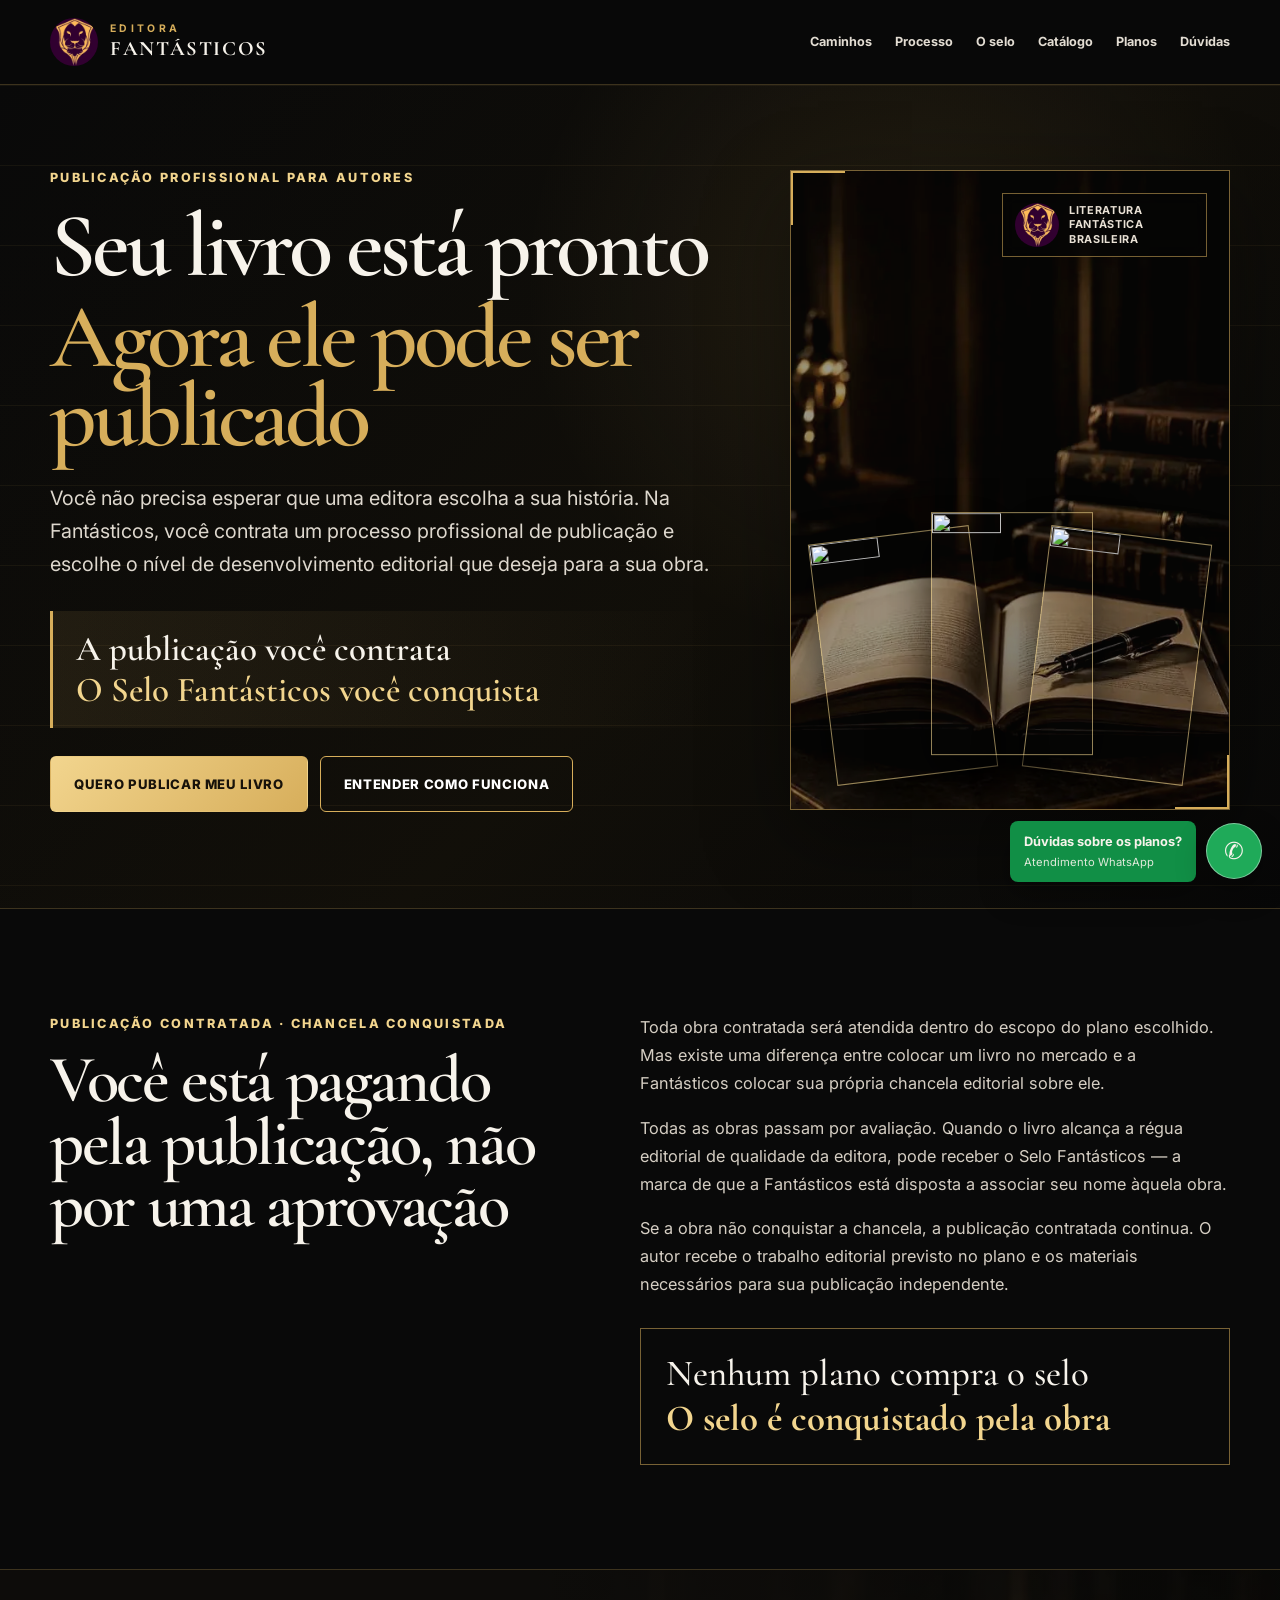
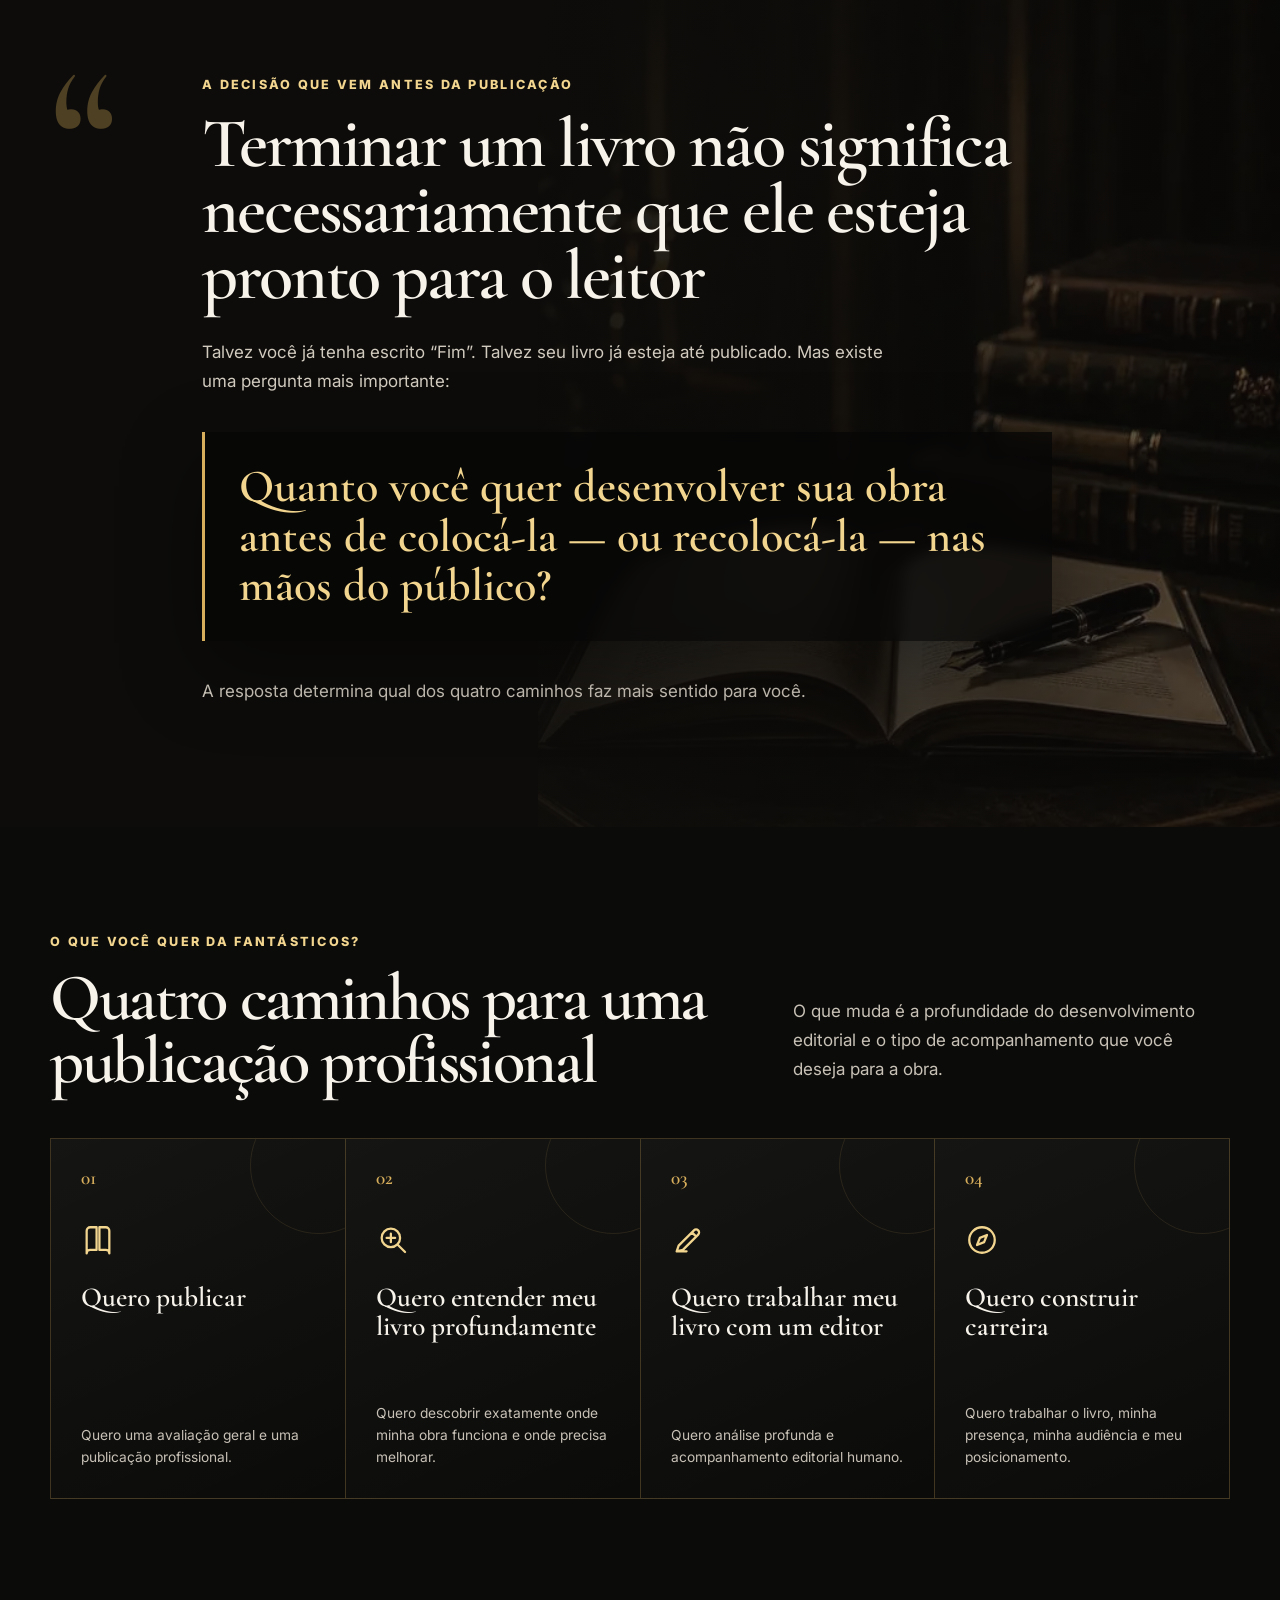
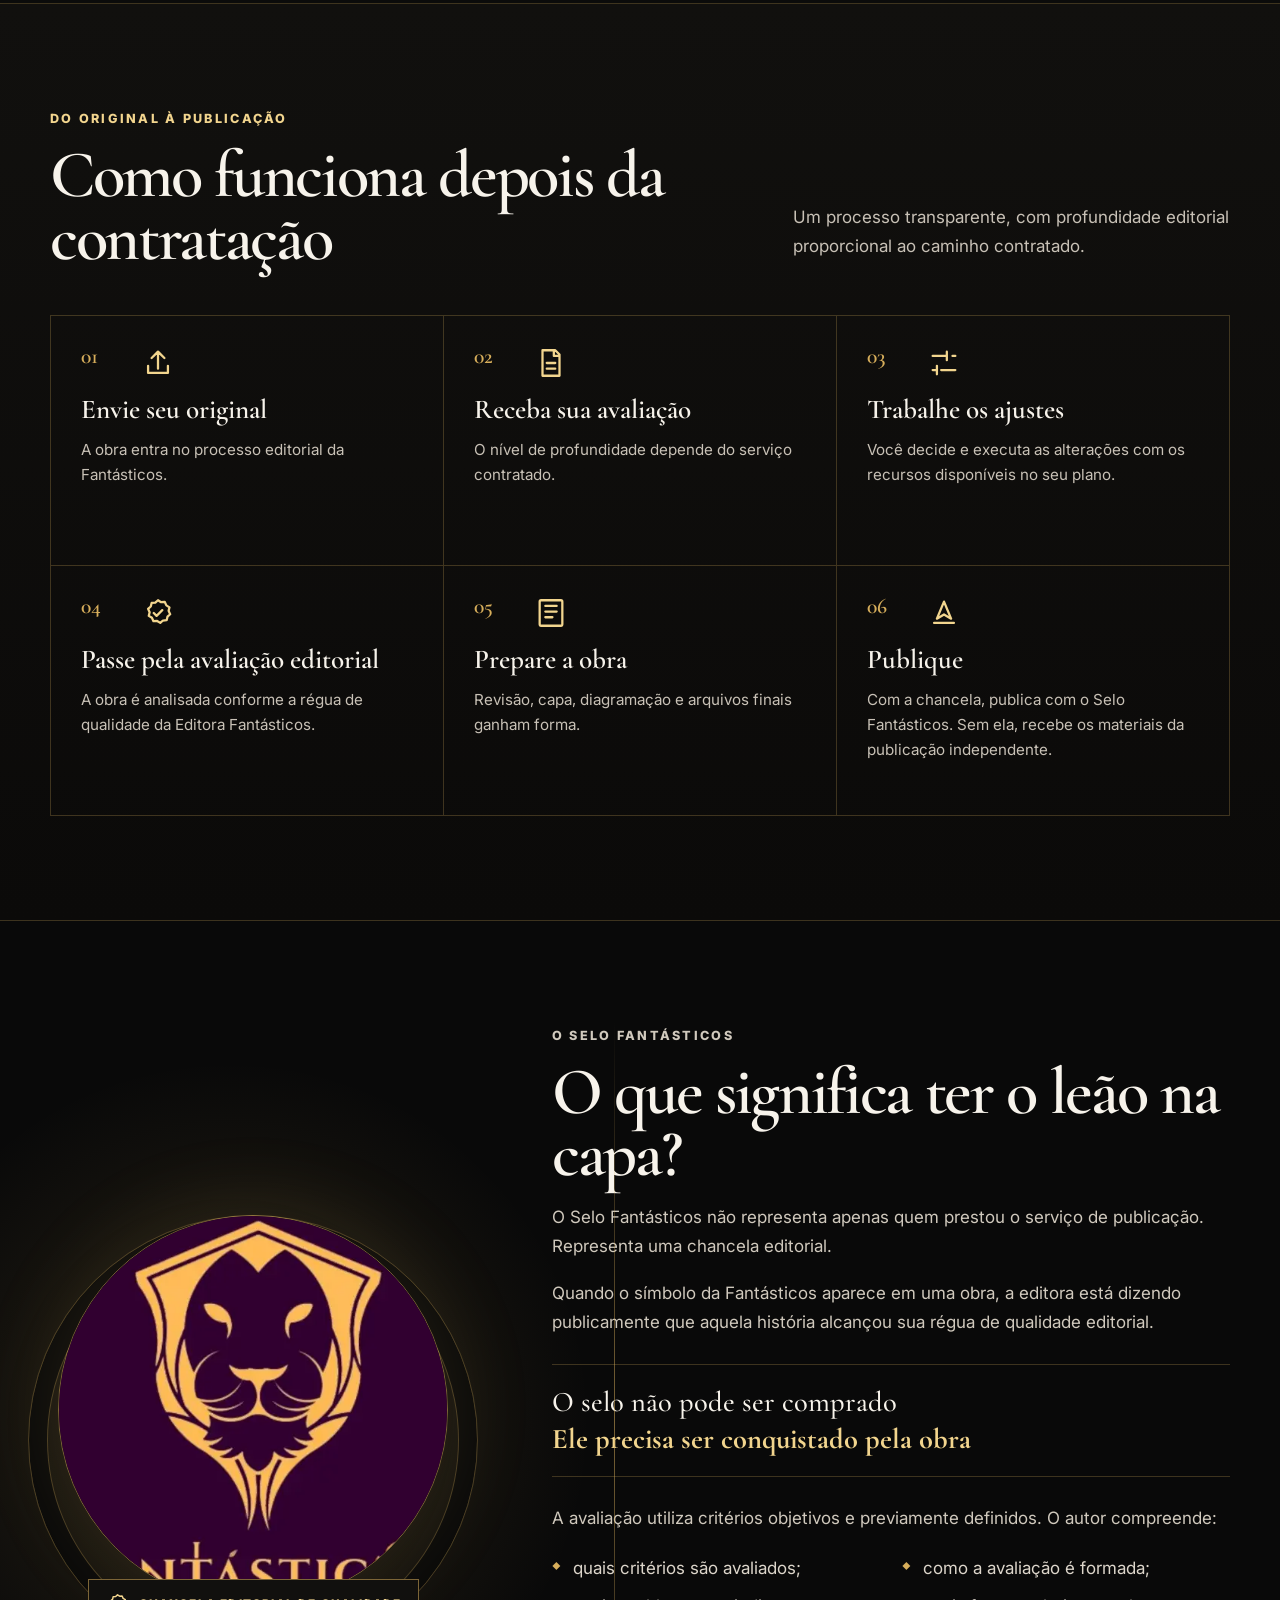
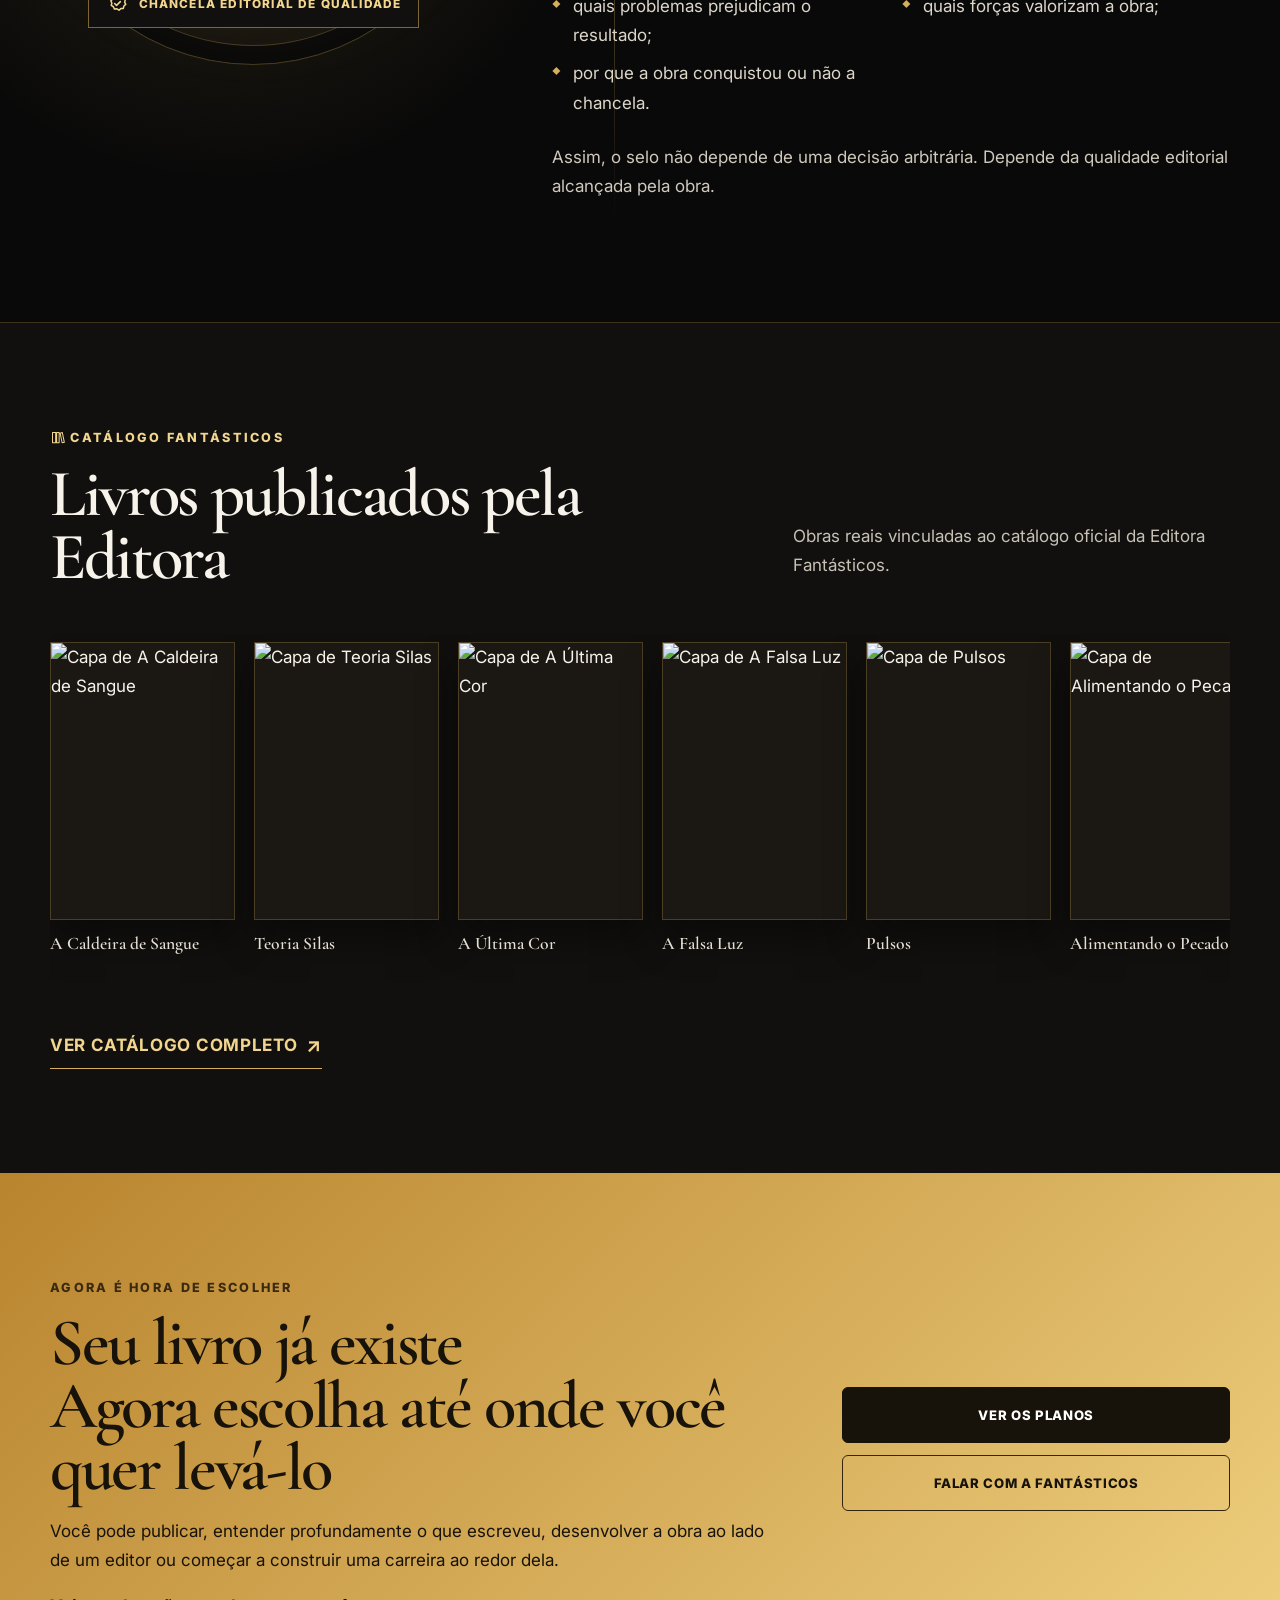
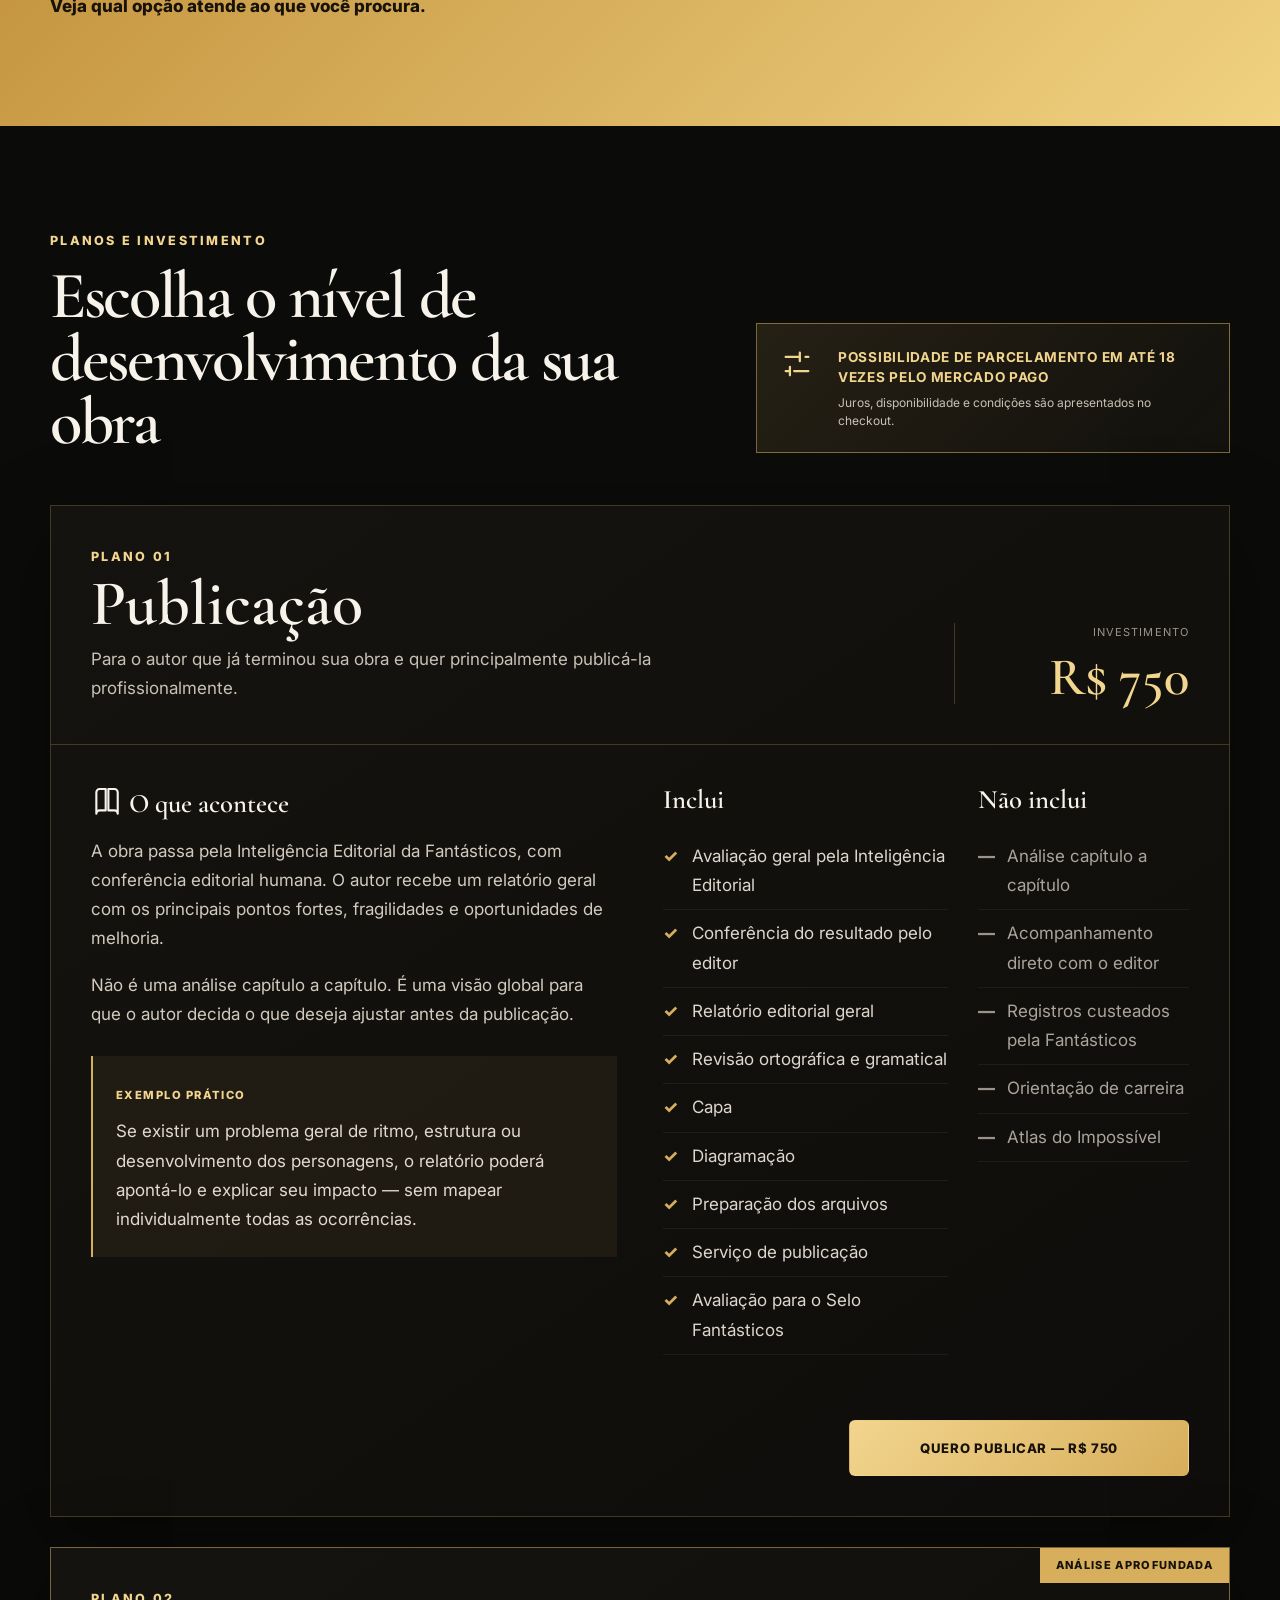
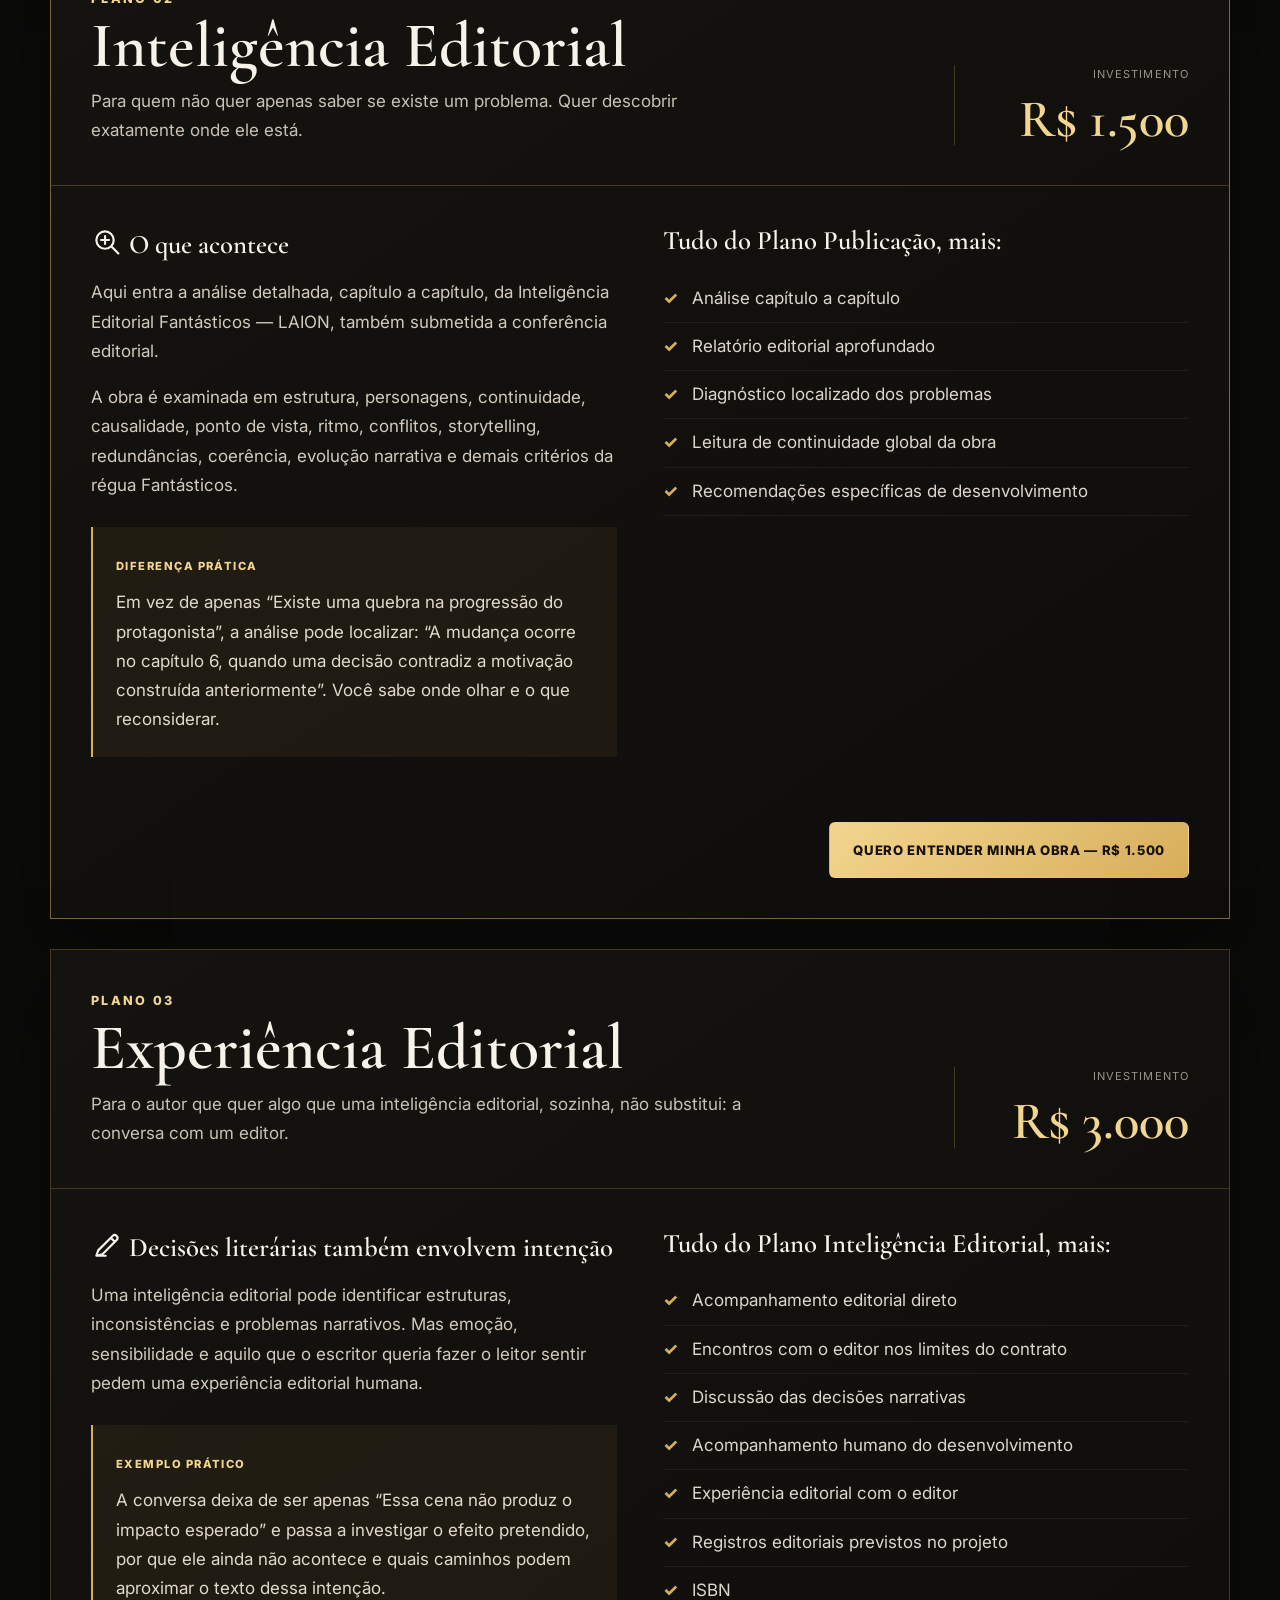
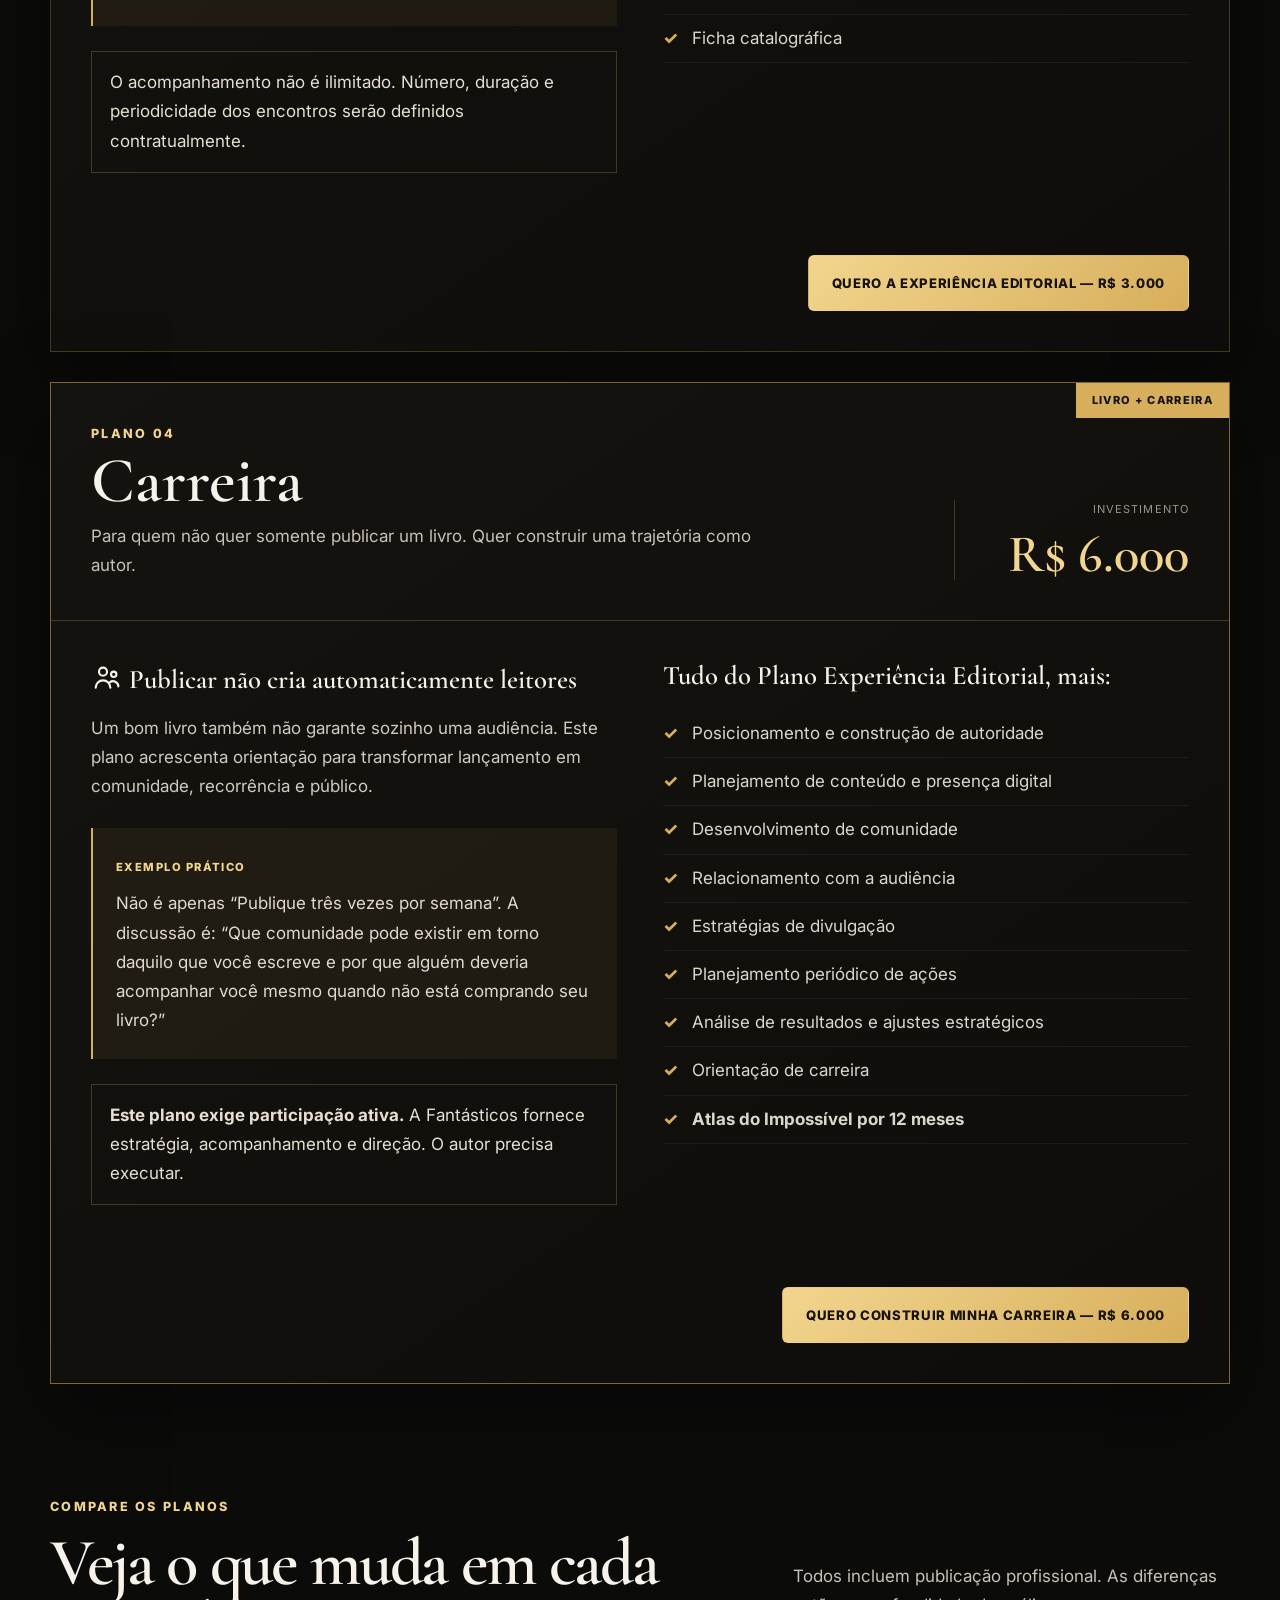
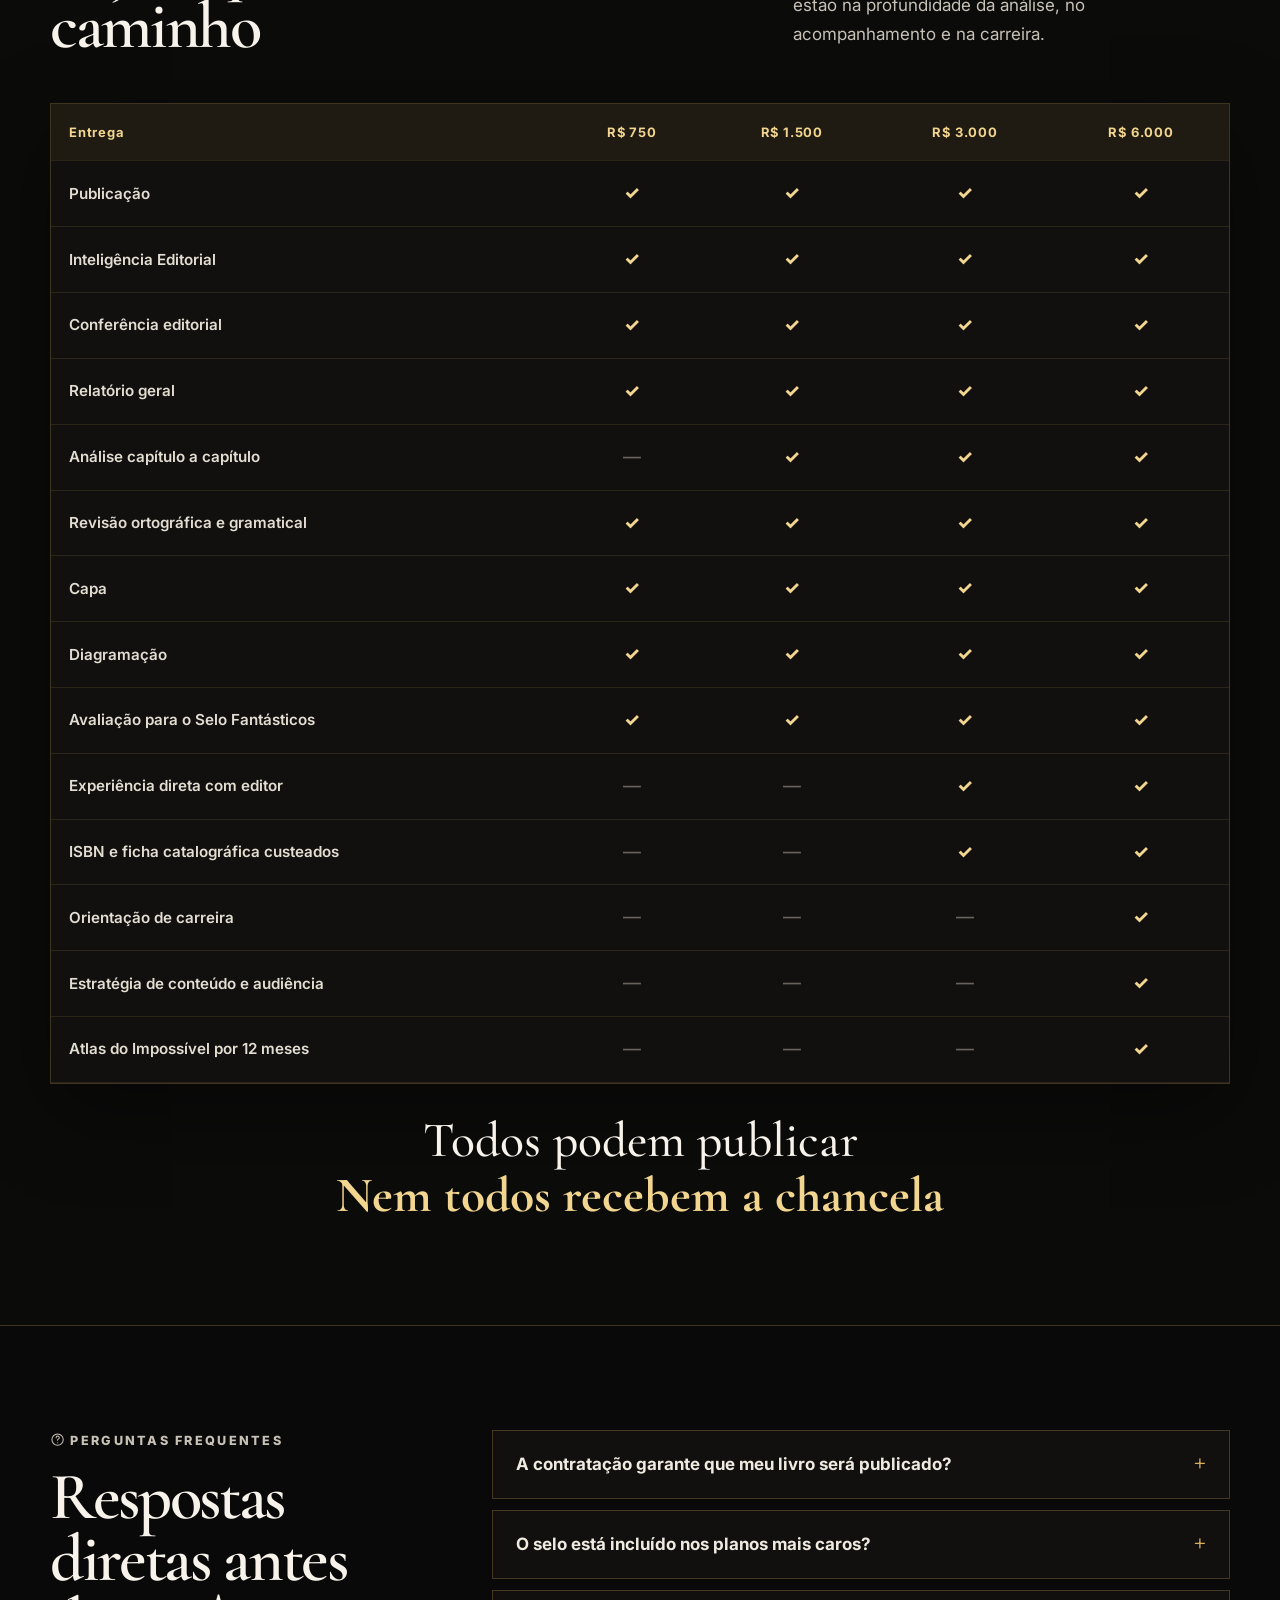
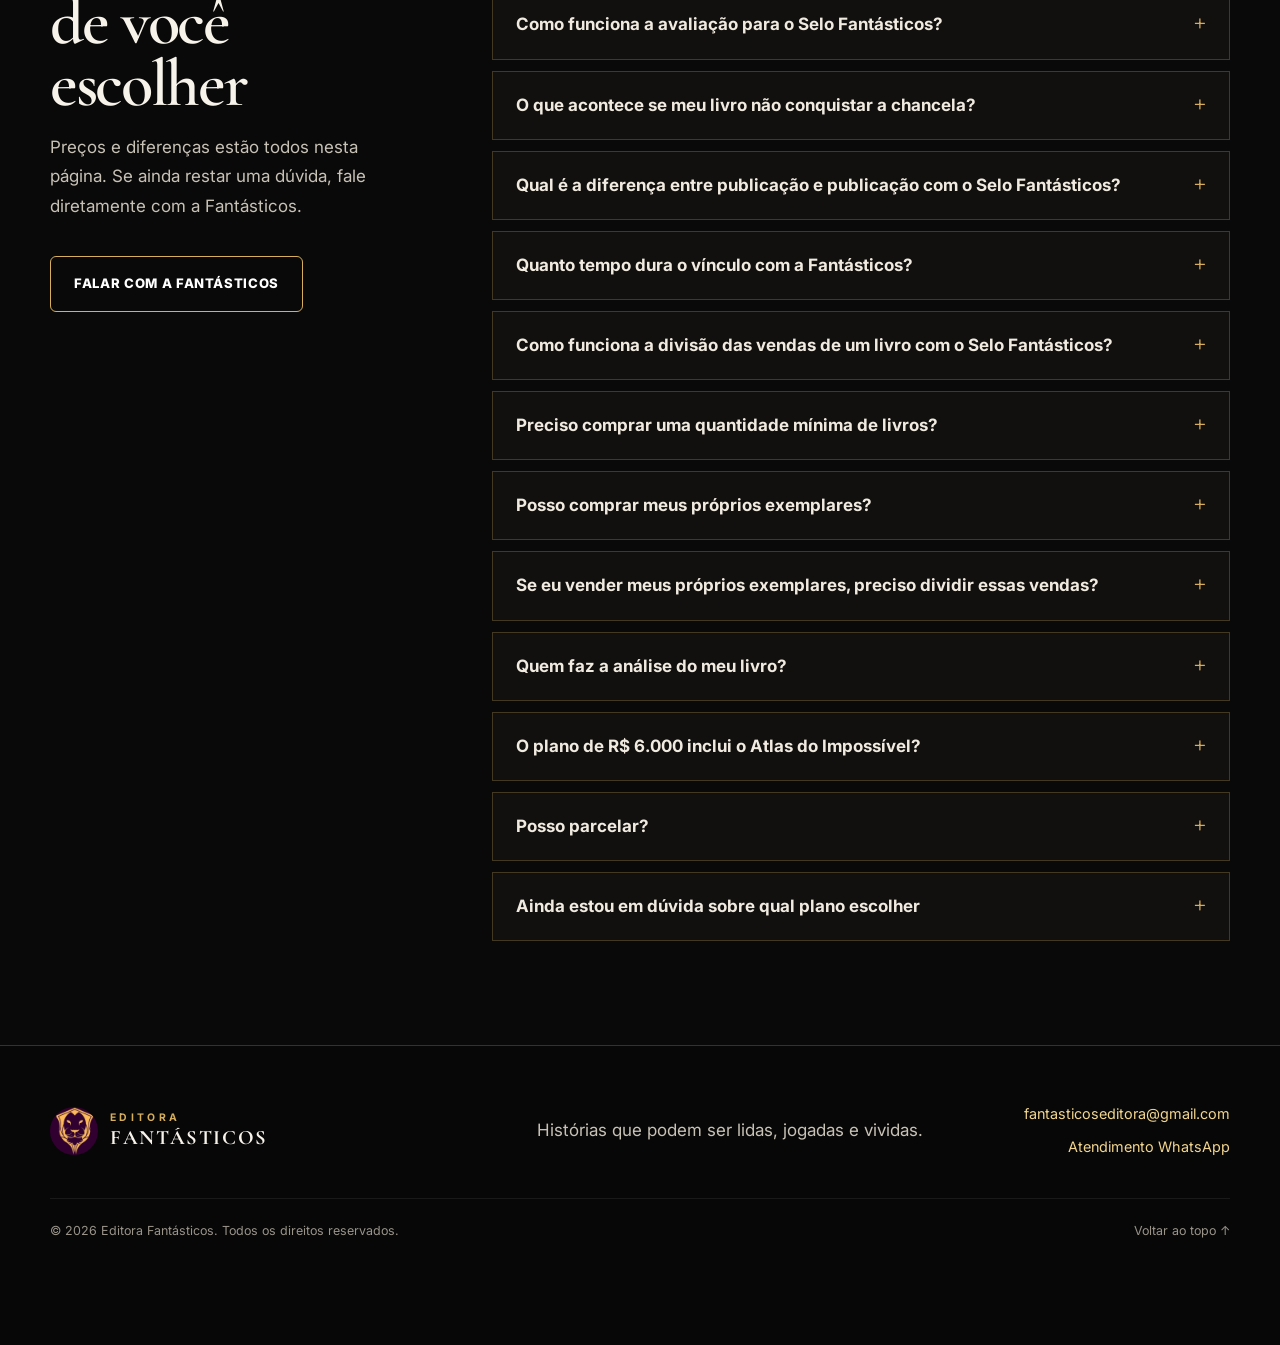
==== commit 7ed63f34: "Aprimora hierarquia mobile e jornada da página de publicação" ====
--- a/index.html
+++ b/index.html
@@ -4,24 +4,40 @@
   <meta charset="utf-8">
   <meta name="viewport" content="width=device-width, initial-scale=1">
   <meta name="theme-color" content="#090909">
-  <meta name="description" content="Publique seu livro com a Editora Fantásticos. Quatro planos editoriais de R$ 750 a R$ 6.000, com publicação profissional e avaliação para o Selo Fantásticos.">
+  <meta name="description" content="Publique seu livro com a Editora Fantásticos. Escolha o nível de desenvolvimento editorial da sua obra e conheça o caminho até a publicação.">
   <meta name="robots" content="index,follow">
   <link rel="canonical" href="https://fantasticoseditora.github.io/editor-saymon-cesar/">
   <title>Publique seu livro | Editora Fantásticos</title>
   <link rel="preconnect" href="https://fonts.googleapis.com">
   <link rel="preconnect" href="https://fonts.gstatic.com" crossorigin>
   <link href="https://fonts.googleapis.com/css2?family=Cormorant+Garamond:wght@500;600;700&family=Inter:wght@400;500;600;700;800&display=swap" rel="stylesheet">
-  <link rel="icon" href="data:image/svg+xml,%3Csvg xmlns='http://www.w3.org/2000/svg' viewBox='0 0 64 64'%3E%3Crect width='64' height='64' rx='12' fill='%23090909'/%3E%3Cpath d='M17 49V15h30M18 31h23' fill='none' stroke='%23d7ae5b' stroke-width='6' stroke-linecap='round'/%3E%3C/svg%3E">
-  <link rel="stylesheet" href="styles.css?v=20260912">
-  <script type="application/ld+json">{"@context":"https://schema.org","@type":"ProfessionalService","name":"Editora Fantásticos","url":"https://fantasticoseditora.github.io/editor-saymon-cesar/","email":"mailto:saymoncesar@gmail.com","telephone":"+55 47 99781-6530","areaServed":"BR","description":"Serviços profissionais de publicação, desenvolvimento editorial e orientação de carreira para autores.","priceRange":"R$ 750–R$ 6.000"}</script>
+  <link rel="icon" href="assets/logo-leao-fantasticos.webp">
+  <link rel="stylesheet" href="styles.css?v=20260912-2">
+  <script type="application/ld+json">{"@context":"https://schema.org","@type":"ProfessionalService","name":"Editora Fantásticos","url":"https://fantasticoseditora.github.io/editor-saymon-cesar/","email":"mailto:fantasticoseditora@gmail.com","telephone":"+55 47 99781-6530","areaServed":"BR","description":"Serviços profissionais de publicação, desenvolvimento editorial e orientação de carreira para autores."}</script>
 </head>
 <body>
+  <svg class="svg-sprite" aria-hidden="true">
+    <symbol id="i-book" viewBox="0 0 24 24"><path d="M4 5.5A2.5 2.5 0 0 1 6.5 3H11v16H6.5A2.5 2.5 0 0 0 4 21.5zM20 5.5A2.5 2.5 0 0 0 17.5 3H13v16h4.5a2.5 2.5 0 0 1 2.5 2.5z"/></symbol>
+    <symbol id="i-search" viewBox="0 0 24 24"><circle cx="10.5" cy="10.5" r="6.5"/><path d="m15.5 15.5 5 5M10.5 7.5v6M7.5 10.5h6"/></symbol>
+    <symbol id="i-pen" viewBox="0 0 24 24"><path d="m4 20 4.4-1 10.8-10.8a2.1 2.1 0 0 0-3-3L5.4 16zM14.8 6.6l3 3M4 20h7"/></symbol>
+    <symbol id="i-compass" viewBox="0 0 24 24"><circle cx="12" cy="12" r="9"/><path d="m15.5 8.5-2 5-5 2 2-5z"/></symbol>
+    <symbol id="i-upload" viewBox="0 0 24 24"><path d="M12 16V4m0 0L7.5 8.5M12 4l4.5 4.5M5 14v5h14v-5"/></symbol>
+    <symbol id="i-report" viewBox="0 0 24 24"><path d="M6 3h9l3 3v15H6zM14 3v4h4M9 12h6M9 16h6"/></symbol>
+    <symbol id="i-adjust" viewBox="0 0 24 24"><path d="M4 7h10M18 7h2M4 17h2M10 17h10M14 4v6M7 14v6"/></symbol>
+    <symbol id="i-seal" viewBox="0 0 24 24"><path d="m12 3 2.2 1.4 2.6-.2 1.1 2.4 2.2 1.4-.6 2.5 1.1 2.4-1.9 1.7-.6 2.5-2.6.2-1.9 1.7-2.2-1.4-2.6.2-1.1-2.4-2.2-1.4.6-2.5-1.1-2.4 1.9-1.7.6-2.5 2.6-.2z"/><path d="m9 12 2 2 4-4"/></symbol>
+    <symbol id="i-layout" viewBox="0 0 24 24"><rect x="4" y="3" width="16" height="18" rx="1"/><path d="M8 7h8M8 11h8M8 15h5"/></symbol>
+    <symbol id="i-publish" viewBox="0 0 24 24"><path d="M5 19h14M7 16l5-12 5 12-5-3z"/></symbol>
+    <symbol id="i-community" viewBox="0 0 24 24"><circle cx="9" cy="8" r="3"/><circle cx="17" cy="10" r="2"/><path d="M3.5 20a5.5 5.5 0 0 1 11 0M14 16a4 4 0 0 1 6.5 3"/></symbol>
+    <symbol id="i-catalog" viewBox="0 0 24 24"><path d="M4 4h5v16H4zM10.5 4h4v16h-4zM16 5l3.5-1 3.2 15.5-3.5.7z"/></symbol>
+    <symbol id="i-question" viewBox="0 0 24 24"><circle cx="12" cy="12" r="9"/><path d="M9.7 9a2.5 2.5 0 1 1 3.1 2.4c-.8.3-.8 1.1-.8 1.6M12 17h.01"/></symbol>
+  </svg>
+
   <a class="skip" href="#conteudo">Ir para o conteúdo</a>
   <header class="site-header" id="inicio">
     <div class="container nav">
-      <a class="brand" href="#inicio" aria-label="Editora Fantásticos — início"><span class="brand-mark" aria-hidden="true">F</span><span><strong>FANTÁSTICOS</strong><small>EDITORA</small></span></a>
+      <a class="brand" href="#inicio" aria-label="Editora Fantásticos — início"><img src="assets/logo-leao-fantasticos.webp" alt="" width="240" height="240"><span><strong>EDITORA</strong><small>FANTÁSTICOS</small></span></a>
       <button class="menu-toggle" type="button" aria-label="Abrir menu" aria-expanded="false" aria-controls="menu"><span></span><span></span><span></span></button>
-      <nav class="main-nav" id="menu" aria-label="Navegação principal"><a href="#planos">Planos</a><a href="#comparacao">Comparar</a><a href="#como-funciona">Como funciona</a><a href="#selo">O selo</a><a href="#catalogo">Catálogo</a><a href="#faq">Dúvidas</a></nav>
+      <nav class="main-nav" id="menu" aria-label="Navegação principal"><a href="#caminhos">Caminhos</a><a href="#como-funciona">Processo</a><a href="#selo">O selo</a><a href="#catalogo">Catálogo</a><a href="#planos">Planos</a><a href="#faq">Dúvidas</a></nav>
     </div>
   </header>
 
@@ -31,161 +47,67 @@
       <div class="container hero-grid">
         <div class="hero-copy reveal">
           <p class="eyebrow">Publicação profissional para autores</p>
-          <h1>Seu livro está pronto. <em>Agora ele pode ser publicado.</em></h1>
+          <h1>Seu livro está pronto <em>Agora ele pode ser publicado</em></h1>
           <p class="hero-lead">Você não precisa esperar que uma editora escolha a sua história. Na Fantásticos, você contrata um processo profissional de publicação e escolhe o nível de desenvolvimento editorial que deseja para a sua obra.</p>
-          <div class="principle"><span>A publicação você contrata.</span><strong>O Selo Fantásticos você conquista.</strong></div>
-          <p class="price-note">Planos a partir de <strong>R$ 750</strong>, com possibilidade de parcelamento em até 18 vezes pelo Mercado Pago, sujeito aos juros e às condições do checkout.</p>
-          <div class="actions"><a class="button button-gold" href="#planos">Quero publicar meu livro</a><a class="button button-outline" href="#comparacao">Comparar os planos</a></div>
-        </div>
-        <aside class="hero-panel reveal" aria-label="Quatro caminhos de publicação">
-          <p class="folio">FANTÁSTICOS · PUBLICAÇÃO EDITORIAL</p>
-          <ol>
-            <li><span>01</span><div><strong>Publicar</strong><small>A partir de R$ 750</small></div></li>
-            <li><span>02</span><div><strong>Entender profundamente</strong><small>Análise capítulo a capítulo</small></div></li>
-            <li><span>03</span><div><strong>Trabalhar com um editor</strong><small>Experiência editorial humana</small></div></li>
-            <li><span>04</span><div><strong>Construir carreira</strong><small>Livro, presença e audiência</small></div></li>
-          </ol>
-          <p class="hero-panel-foot">Você escolhe até onde quer desenvolver sua obra.</p>
-        </aside>
+          <div class="principle"><span>A publicação você contrata</span><strong>O Selo Fantásticos você conquista</strong></div>
+          <div class="actions"><a class="button button-gold" href="#caminhos">Quero publicar meu livro</a><a class="button button-outline" href="#como-funciona">Entender como funciona</a></div>
+        </div>
+        <div class="hero-visual reveal" aria-label="Livros e universo editorial da Editora Fantásticos">
+          <img class="hero-photo" src="hero-editorial.webp" alt="Livro aberto em uma mesa editorial" width="600" height="750">
+          <div class="cover-stack" aria-hidden="true"><img class="cover-one" src="https://storage.googleapis.com/images.uiclap.com/capa/ua132365.jpg" alt="" width="400" height="600"><img class="cover-two" src="https://storage.googleapis.com/images.uiclap.com/capa/ua132384.jpg" alt="" width="400" height="600"><img class="cover-three" src="https://storage.googleapis.com/images.uiclap.com/capa/ua132388.jpg" alt="" width="400" height="600"></div>
+          <div class="hero-stamp"><img src="assets/logo-leao-fantasticos.webp" alt="" width="240" height="240"><span>Literatura fantástica brasileira</span></div>
+        </div>
       </div>
     </section>
 
     <section class="clarity ruled-section">
       <div class="container split-copy reveal">
-        <div><p class="kicker">Publicação contratada. Chancela conquistada.</p><h2>Você está pagando pela publicação. Não por uma aprovação.</h2></div>
-        <div class="body-copy">
-          <p>Toda obra contratada será atendida dentro do escopo do plano escolhido. Mas existe uma diferença entre colocar um livro no mercado e a Fantásticos colocar sua própria chancela editorial sobre ele.</p>
-          <p>Todas as obras passam por avaliação. Se o livro atingir a nota editorial mínima de <strong>3,5</strong>, poderá receber o Selo Fantásticos — a marca de que a editora está disposta a associar seu nome à qualidade editorial daquela obra.</p>
-          <p>Se a nota não for atingida, a publicação contratada continua. O autor recebe o trabalho editorial previsto no plano e os materiais necessários para sua publicação independente.</p>
-          <blockquote>Nenhum plano compra o selo.<br><strong>O selo é conquistado pela obra.</strong></blockquote>
-        </div>
+        <div><p class="kicker">Publicação contratada · Chancela conquistada</p><h2>Você está pagando pela publicação, não por uma aprovação</h2></div>
+        <div class="body-copy"><p>Toda obra contratada será atendida dentro do escopo do plano escolhido. Mas existe uma diferença entre colocar um livro no mercado e a Fantásticos colocar sua própria chancela editorial sobre ele.</p><p>Todas as obras passam por avaliação. Quando o livro alcança a régua editorial de qualidade da editora, pode receber o Selo Fantásticos — a marca de que a Fantásticos está disposta a associar seu nome àquela obra.</p><p>Se a obra não conquistar a chancela, a publicação contratada continua. O autor recebe o trabalho editorial previsto no plano e os materiais necessários para sua publicação independente.</p><blockquote><span>Nenhum plano compra o selo</span><strong>O selo é conquistado pela obra</strong></blockquote></div>
       </div>
     </section>
 
     <section class="reflection">
-      <div class="container narrow center reveal">
-        <p class="kicker">A decisão que vem antes da publicação</p>
-        <h2>Terminar um livro não significa necessariamente que ele esteja pronto para o leitor.</h2>
-        <p>Talvez você já tenha escrito “Fim”. Talvez seu livro já esteja até publicado. Mas existe uma pergunta mais importante:</p>
-        <p class="question">Quanto você quer desenvolver sua obra antes de colocá-la — ou recolocá-la — nas mãos do público?</p>
-        <p>A resposta determina qual dos quatro caminhos faz mais sentido para você.</p>
-      </div>
-    </section>
-
-    <section class="quick-choice" id="planos">
-      <div class="container">
-        <div class="section-heading reveal"><div><p class="kicker">Escolha rápida</p><h2>Quatro caminhos.<br>Uma publicação profissional.</h2></div><p>Todos os planos incluem publicação, produção editorial e avaliação para o Selo Fantásticos. O que muda é a profundidade do desenvolvimento.</p></div>
+      <div class="reflection-image" aria-hidden="true"></div>
+      <div class="container reflection-grid reveal"><div class="reflection-number" aria-hidden="true">“</div><div><p class="kicker">A decisão que vem antes da publicação</p><h2>Terminar um livro não significa necessariamente que ele esteja pronto para o leitor</h2><p>Talvez você já tenha escrito “Fim”. Talvez seu livro já esteja até publicado. Mas existe uma pergunta mais importante:</p><p class="question">Quanto você quer desenvolver sua obra antes de colocá-la — ou recolocá-la — nas mãos do público?</p><p>A resposta determina qual dos quatro caminhos faz mais sentido para você.</p></div></div>
+    </section>
+
+    <section class="quick-choice" id="caminhos">
+      <div class="container">
+        <div class="section-heading reveal"><div><p class="kicker">O que você quer da Fantásticos?</p><h2>Quatro caminhos para uma publicação profissional</h2></div><p>O que muda é a profundidade do desenvolvimento editorial e o tipo de acompanhamento que você deseja para a obra.</p></div>
         <div class="choice-grid reveal">
-          <a href="#plano-publicacao" class="choice-card"><span>01</span><p>Quero publicar</p><strong>R$ 750</strong><small>Avaliação geral e publicação profissional</small></a>
-          <a href="#plano-inteligencia" class="choice-card"><span>02</span><p>Quero entender meu livro profundamente</p><strong>R$ 1.500</strong><small>Análise detalhada, capítulo a capítulo</small></a>
-          <a href="#plano-experiencia" class="choice-card"><span>03</span><p>Quero trabalhar meu livro com um editor</p><strong>R$ 3.000</strong><small>Análise profunda e acompanhamento humano</small></a>
-          <a href="#plano-carreira" class="choice-card"><span>04</span><p>Quero construir carreira</p><strong>R$ 6.000</strong><small>Livro, presença, audiência e posicionamento</small></a>
-        </div>
-      </div>
-    </section>
-
-    <section class="plans" aria-label="Detalhes dos planos">
-      <div class="container plan-stack">
-        <article class="plan reveal" id="plano-publicacao">
-          <header class="plan-header"><div><p class="plan-number">PLANO 01</p><h2>Publicação</h2><p>Para o autor que já terminou sua obra e quer principalmente publicá-la profissionalmente.</p></div><div class="plan-price"><small>investimento</small><strong>R$ 750</strong><span>parcelamento disponível no checkout</span></div></header>
-          <div class="plan-body">
-            <div class="plan-explanation"><h3>O que acontece</h3><p>A obra passa pela Inteligência Editorial da Fantásticos, com conferência editorial humana. O autor recebe um relatório geral com os principais pontos fortes, fragilidades e oportunidades de melhoria.</p><p>Não é uma análise capítulo a capítulo. É uma visão global para que o autor decida o que deseja ajustar antes da publicação.</p><div class="example"><span>Exemplo prático</span><p>Se existir um problema geral de ritmo, estrutura ou desenvolvimento dos personagens, o relatório poderá apontá-lo e explicar seu impacto — sem mapear individualmente todas as ocorrências.</p></div></div>
-            <div class="include-grid"><div><h3>Inclui</h3><ul class="check-list"><li>Avaliação geral pela Inteligência Editorial</li><li>Conferência do resultado pelo editor</li><li>Relatório editorial geral</li><li>Revisão ortográfica e gramatical</li><li>Capa</li><li>Diagramação</li><li>Preparação dos arquivos</li><li>Serviço de publicação</li><li>Avaliação para o Selo Fantásticos</li></ul></div><div><h3>Não inclui</h3><ul class="minus-list"><li>Análise capítulo a capítulo</li><li>Acompanhamento direto com o editor</li><li>Registros custeados pela Fantásticos</li><li>Orientação de carreira</li><li>Atlas do Impossível</li></ul></div></div>
-          </div>
-          <footer class="plan-footer"><button class="button button-gold checkout-pending" type="button" data-plan="Publicação — R$ 750">Quero publicar — R$ 750</button></footer>
-        </article>
-
-        <article class="plan plan-featured reveal" id="plano-inteligencia">
-          <div class="plan-ribbon">Análise aprofundada</div>
-          <header class="plan-header"><div><p class="plan-number">PLANO 02</p><h2>Inteligência Editorial</h2><p>Para quem não quer apenas saber se existe um problema. Quer descobrir exatamente onde ele está.</p></div><div class="plan-price"><small>investimento</small><strong>R$ 1.500</strong><span>parcelamento disponível no checkout</span></div></header>
-          <div class="plan-body">
-            <div class="plan-explanation"><h3>O que acontece</h3><p>Aqui entra a análise detalhada, capítulo a capítulo, da Inteligência Editorial Fantásticos — LAION, também submetida a conferência editorial.</p><p>A obra é examinada em estrutura, personagens, continuidade, causalidade, ponto de vista, ritmo, conflitos, storytelling, redundâncias, coerência, evolução narrativa e demais critérios da régua Fantásticos.</p><div class="example"><span>Diferença prática</span><p>Em vez de apenas “Existe uma quebra na progressão do protagonista”, a análise pode localizar: “A mudança ocorre no capítulo 6, quando uma decisão contradiz a motivação construída anteriormente”. Você sabe onde olhar e o que reconsiderar.</p></div></div>
-            <div class="include-grid single"><div><h3>Tudo do Plano Publicação, mais:</h3><ul class="check-list"><li>Análise capítulo a capítulo</li><li>Relatório editorial aprofundado</li><li>Diagnóstico localizado dos problemas</li><li>Leitura de continuidade global da obra</li><li>Recomendações específicas de desenvolvimento</li></ul></div></div>
-          </div>
-          <footer class="plan-footer"><button class="button button-gold checkout-pending" type="button" data-plan="Inteligência Editorial — R$ 1.500">Quero entender minha obra — R$ 1.500</button></footer>
-        </article>
-
-        <article class="plan reveal" id="plano-experiencia">
-          <header class="plan-header"><div><p class="plan-number">PLANO 03</p><h2>Experiência Editorial</h2><p>Para o autor que quer algo que uma inteligência editorial, sozinha, não substitui: a conversa com um editor.</p></div><div class="plan-price"><small>investimento</small><strong>R$ 3.000</strong><span>parcelamento disponível no checkout</span></div></header>
-          <div class="plan-body">
-            <div class="plan-explanation"><h3>Decisões literárias também envolvem intenção</h3><p>Uma inteligência editorial pode identificar estruturas, inconsistências e problemas narrativos. Mas emoção, sensibilidade e aquilo que o escritor queria fazer o leitor sentir pedem uma experiência editorial humana.</p><div class="example"><span>Exemplo prático</span><p>A conversa deixa de ser apenas “Essa cena não produz o impacto esperado” e passa a investigar o efeito pretendido, por que ele ainda não acontece e quais caminhos podem aproximar o texto dessa intenção.</p></div><p class="contract-note">O acompanhamento não é ilimitado. Número, duração e periodicidade dos encontros serão definidos contratualmente.</p></div>
-            <div class="include-grid single"><div><h3>Tudo do Plano Inteligência Editorial, mais:</h3><ul class="check-list"><li>Acompanhamento editorial direto</li><li>Encontros com o editor nos limites do contrato</li><li>Discussão das decisões narrativas</li><li>Acompanhamento humano do desenvolvimento</li><li>Experiência editorial com o editor</li><li>Registros editoriais previstos no projeto</li><li>ISBN</li><li>Ficha catalográfica</li></ul></div></div>
-          </div>
-          <footer class="plan-footer"><button class="button button-gold checkout-pending" type="button" data-plan="Experiência Editorial — R$ 3.000">Quero a experiência editorial — R$ 3.000</button></footer>
-        </article>
-
-        <article class="plan plan-career reveal" id="plano-carreira">
-          <div class="plan-ribbon">Livro + carreira</div>
-          <header class="plan-header"><div><p class="plan-number">PLANO 04</p><h2>Carreira</h2><p>Para quem não quer somente publicar um livro. Quer construir uma trajetória como autor.</p></div><div class="plan-price"><small>investimento</small><strong>R$ 6.000</strong><span>parcelamento disponível no checkout</span></div></header>
-          <div class="plan-body">
-            <div class="plan-explanation"><h3>Publicar não cria automaticamente leitores</h3><p>Um bom livro também não garante sozinho uma audiência. Este plano acrescenta orientação para transformar lançamento em comunidade, recorrência e público.</p><div class="example"><span>Exemplo prático</span><p>Não é apenas “Publique três vezes por semana”. A discussão é: “Que comunidade pode existir em torno daquilo que você escreve e por que alguém deveria acompanhar você mesmo quando não está comprando seu livro?”</p></div><p class="active-note"><strong>Este plano exige participação ativa.</strong> A Fantásticos fornece estratégia, acompanhamento e direção. O autor precisa executar.</p></div>
-            <div class="include-grid single"><div><h3>Tudo do Plano Experiência Editorial, mais:</h3><ul class="check-list"><li>Posicionamento e construção de autoridade</li><li>Planejamento de conteúdo e presença digital</li><li>Desenvolvimento de comunidade</li><li>Relacionamento com a audiência</li><li>Estratégias de divulgação</li><li>Planejamento periódico de ações</li><li>Análise de resultados e ajustes estratégicos</li><li>Orientação de carreira</li><li><strong>Atlas do Impossível por 12 meses</strong></li></ul></div></div>
-          </div>
-          <footer class="plan-footer"><button class="button button-gold checkout-pending" type="button" data-plan="Carreira — R$ 6.000">Quero construir minha carreira — R$ 6.000</button></footer>
-        </article>
-      </div>
-    </section>
-
-    <section class="comparison" id="comparacao">
-      <div class="container">
-        <div class="section-heading reveal"><div><p class="kicker">Compare os planos</p><h2>Veja o que muda<br>em cada caminho.</h2></div><p>Deslize a tabela no celular para comparar todas as colunas.</p></div>
-        <div class="table-shell reveal" tabindex="0" aria-label="Tabela comparativa dos planos">
-          <table>
-            <thead><tr><th scope="col">Entrega</th><th scope="col">R$ 750</th><th scope="col">R$ 1.500</th><th scope="col">R$ 3.000</th><th scope="col">R$ 6.000</th></tr></thead>
-            <tbody>
-              <tr><th scope="row">Publicação</th><td>✓</td><td>✓</td><td>✓</td><td>✓</td></tr>
-              <tr><th scope="row">Inteligência Editorial</th><td>✓</td><td>✓</td><td>✓</td><td>✓</td></tr>
-              <tr><th scope="row">Conferência editorial</th><td>✓</td><td>✓</td><td>✓</td><td>✓</td></tr>
-              <tr><th scope="row">Relatório geral</th><td>✓</td><td>✓</td><td>✓</td><td>✓</td></tr>
-              <tr><th scope="row">Análise capítulo a capítulo</th><td class="no">—</td><td>✓</td><td>✓</td><td>✓</td></tr>
-              <tr><th scope="row">Revisão ortográfica e gramatical</th><td>✓</td><td>✓</td><td>✓</td><td>✓</td></tr>
-              <tr><th scope="row">Capa</th><td>✓</td><td>✓</td><td>✓</td><td>✓</td></tr>
-              <tr><th scope="row">Diagramação</th><td>✓</td><td>✓</td><td>✓</td><td>✓</td></tr>
-              <tr><th scope="row">Avaliação para o Selo Fantásticos</th><td>✓</td><td>✓</td><td>✓</td><td>✓</td></tr>
-              <tr><th scope="row">Experiência direta com editor</th><td class="no">—</td><td class="no">—</td><td>✓</td><td>✓</td></tr>
-              <tr><th scope="row">ISBN e ficha catalográfica custeados</th><td class="no">—</td><td class="no">—</td><td>✓</td><td>✓</td></tr>
-              <tr><th scope="row">Orientação de carreira</th><td class="no">—</td><td class="no">—</td><td class="no">—</td><td>✓</td></tr>
-              <tr><th scope="row">Estratégia de conteúdo e audiência</th><td class="no">—</td><td class="no">—</td><td class="no">—</td><td>✓</td></tr>
-              <tr><th scope="row">Atlas do Impossível por 12 meses</th><td class="no">—</td><td class="no">—</td><td class="no">—</td><td>✓</td></tr>
-            </tbody>
-          </table>
-        </div>
-        <p class="comparison-line reveal">Todos podem publicar. <strong>Nem todos recebem a chancela.</strong></p>
+          <a href="#plano-publicacao" class="choice-card"><span class="choice-index">01</span><svg class="icon"><use href="#i-book"/></svg><p>Quero publicar</p><small>Quero uma avaliação geral e uma publicação profissional.</small></a>
+          <a href="#plano-inteligencia" class="choice-card"><span class="choice-index">02</span><svg class="icon"><use href="#i-search"/></svg><p>Quero entender meu livro profundamente</p><small>Quero descobrir exatamente onde minha obra funciona e onde precisa melhorar.</small></a>
+          <a href="#plano-experiencia" class="choice-card"><span class="choice-index">03</span><svg class="icon"><use href="#i-pen"/></svg><p>Quero trabalhar meu livro com um editor</p><small>Quero análise profunda e acompanhamento editorial humano.</small></a>
+          <a href="#plano-carreira" class="choice-card"><span class="choice-index">04</span><svg class="icon"><use href="#i-compass"/></svg><p>Quero construir carreira</p><small>Quero trabalhar o livro, minha presença, minha audiência e meu posicionamento.</small></a>
+        </div>
       </div>
     </section>
 
     <section class="process" id="como-funciona">
       <div class="container">
-        <div class="section-heading reveal"><div><p class="kicker">Como funciona</p><h2>Da escolha do plano<br>à publicação.</h2></div><p>Um processo transparente, com profundidade editorial proporcional ao caminho contratado.</p></div>
+        <div class="section-heading reveal"><div><p class="kicker">Do original à publicação</p><h2>Como funciona depois da contratação</h2></div><p>Um processo transparente, com profundidade editorial proporcional ao caminho contratado.</p></div>
         <ol class="process-grid reveal">
-          <li><span>01</span><div><h3>Escolha seu plano</h3><p>Você escolhe quanto deseja desenvolver sua obra antes da publicação.</p></div></li>
-          <li><span>02</span><div><h3>Envie seu original</h3><p>A obra entra no processo editorial da Fantásticos.</p></div></li>
-          <li><span>03</span><div><h3>Receba sua avaliação</h3><p>O nível de profundidade dependerá do plano contratado.</p></div></li>
-          <li><span>04</span><div><h3>Trabalhe os ajustes</h3><p>Você decide e executa as alterações usando os recursos do seu plano.</p></div></li>
-          <li><span>05</span><div><h3>Avaliação para o selo</h3><p>A obra é avaliada pela régua Fantásticos. Nota mínima: <strong>3,5</strong>.</p></div></li>
-          <li><span>06</span><div><h3>Publicação</h3><p>Com a chancela, publica com o Selo Fantásticos. Sem ela, recebe os materiais correspondentes à publicação independente.</p></div></li>
+          <li><span>01</span><svg class="icon"><use href="#i-upload"/></svg><div><h3>Envie seu original</h3><p>A obra entra no processo editorial da Fantásticos.</p></div></li>
+          <li><span>02</span><svg class="icon"><use href="#i-report"/></svg><div><h3>Receba sua avaliação</h3><p>O nível de profundidade depende do serviço contratado.</p></div></li>
+          <li><span>03</span><svg class="icon"><use href="#i-adjust"/></svg><div><h3>Trabalhe os ajustes</h3><p>Você decide e executa as alterações com os recursos disponíveis no seu plano.</p></div></li>
+          <li><span>04</span><svg class="icon"><use href="#i-seal"/></svg><div><h3>Passe pela avaliação editorial</h3><p>A obra é analisada conforme a régua de qualidade da Editora Fantásticos.</p></div></li>
+          <li><span>05</span><svg class="icon"><use href="#i-layout"/></svg><div><h3>Prepare a obra</h3><p>Revisão, capa, diagramação e arquivos finais ganham forma.</p></div></li>
+          <li><span>06</span><svg class="icon"><use href="#i-publish"/></svg><div><h3>Publique</h3><p>Com a chancela, publica com o Selo Fantásticos. Sem ela, recebe os materiais da publicação independente.</p></div></li>
         </ol>
       </div>
     </section>
 
     <section class="seal" id="selo">
       <div class="container seal-grid">
-        <div class="seal-emblem reveal" aria-hidden="true"><span>3,5</span><small>NOTA MÍNIMA</small></div>
-        <div class="reveal">
-          <p class="kicker">O Selo Fantásticos</p><h2>O que significa ter o leão na capa?</h2>
-          <p>O Selo Fantásticos não representa apenas quem prestou o serviço de publicação. Representa uma chancela editorial.</p>
-          <p>Quando o símbolo da Fantásticos aparece em uma obra, a editora está dizendo publicamente que aquela história alcançou sua régua mínima de qualidade editorial.</p>
-          <p class="seal-statement">O selo não pode ser comprado.<br><strong>Ele precisa ser conquistado pela obra.</strong></p>
-          <p>A avaliação utiliza critérios objetivos e previamente definidos. O autor precisa compreender:</p>
-          <ul class="criteria"><li>quais critérios são avaliados;</li><li>como a nota é formada;</li><li>quais problemas retiram pontos;</li><li>quais forças aumentam a avaliação;</li><li>por que a obra atingiu ou não a nota necessária.</li></ul>
-          <p>Assim, a chancela não depende de uma decisão arbitrária: depende da qualidade editorial alcançada pela obra.</p>
-        </div>
+        <div class="seal-visual reveal"><div class="seal-halo" aria-hidden="true"></div><img src="assets/logo-fantasticos-oficial.webp" alt="Símbolo oficial do leão da Editora Fantásticos" width="512" height="512"><p><svg class="icon"><use href="#i-seal"/></svg> Chancela editorial de qualidade</p></div>
+        <div class="reveal"><p class="kicker">O Selo Fantásticos</p><h2>O que significa ter o leão na capa?</h2><p>O Selo Fantásticos não representa apenas quem prestou o serviço de publicação. Representa uma chancela editorial.</p><p>Quando o símbolo da Fantásticos aparece em uma obra, a editora está dizendo publicamente que aquela história alcançou sua régua de qualidade editorial.</p><p class="seal-statement"><span>O selo não pode ser comprado</span><strong>Ele precisa ser conquistado pela obra</strong></p><p>A avaliação utiliza critérios objetivos e previamente definidos. O autor compreende:</p><ul class="criteria"><li>quais critérios são avaliados;</li><li>como a avaliação é formada;</li><li>quais problemas prejudicam o resultado;</li><li>quais forças valorizam a obra;</li><li>por que a obra conquistou ou não a chancela.</li></ul><p>Assim, o selo não depende de uma decisão arbitrária. Depende da qualidade editorial alcançada pela obra.</p></div>
       </div>
     </section>
 
     <section class="catalog" id="catalogo">
       <div class="container">
-        <div class="section-heading reveal"><div><p class="kicker">Catálogo Fantásticos</p><h2>Livros publicados<br>pela editora.</h2></div><p>Obras reais que passaram pelo trabalho editorial da Fantásticos e hoje estão disponíveis na UICLAP.</p></div>
+        <div class="section-heading reveal"><div><p class="kicker"><svg class="inline-icon"><use href="#i-catalog"/></svg> Catálogo Fantásticos</p><h2>Livros publicados pela Editora</h2></div><p>Obras reais vinculadas ao catálogo oficial da Editora Fantásticos.</p></div>
         <div class="catalog-track reveal" tabindex="0" aria-label="Capas de livros publicados pela Editora Fantásticos">
           <a class="book" href="https://loja.uiclap.com/titulo/ua132365/" target="_blank" rel="noopener"><img src="https://storage.googleapis.com/images.uiclap.com/capa/ua132365.jpg" alt="Capa de A Caldeira de Sangue" width="400" height="600" loading="lazy"><span>A Caldeira de Sangue</span></a>
           <a class="book" href="https://loja.uiclap.com/titulo/ua132384/" target="_blank" rel="noopener"><img src="https://storage.googleapis.com/images.uiclap.com/capa/ua132384.jpg" alt="Capa de Teoria Silas" width="400" height="600" loading="lazy"><span>Teoria Silas</span></a>
@@ -197,19 +119,77 @@
           <a class="book" href="https://loja.uiclap.com/titulo/ua132414/" target="_blank" rel="noopener"><img src="https://storage.googleapis.com/images.uiclap.com/capa/ua132414.jpg" alt="Capa de Correntes Vermelhas" width="400" height="600" loading="lazy"><span>Correntes Vermelhas</span></a>
           <a class="book" href="https://loja.uiclap.com/titulo/ua132416/" target="_blank" rel="noopener"><img src="https://storage.googleapis.com/images.uiclap.com/capa/ua132416.jpg" alt="Capa de A Deusa da Névoa" width="400" height="600" loading="lazy"><span>A Deusa da Névoa</span></a>
           <a class="book" href="https://loja.uiclap.com/titulo/ua132422/" target="_blank" rel="noopener"><img src="https://storage.googleapis.com/images.uiclap.com/capa/ua132422.jpg" alt="Capa de Selene" width="400" height="600" loading="lazy"><span>Selene</span></a>
-        </div>
-        <a class="catalog-link reveal" href="https://uiclap.bio/editorafantasticos" target="_blank" rel="noopener">Conhecer o catálogo na UICLAP <span>↗</span></a>
+          <a class="book" href="https://loja.uiclap.com/titulo/ua132429/" target="_blank" rel="noopener"><img src="https://storage.googleapis.com/images.uiclap.com/capa/ua132429.jpg" alt="Capa de Elementares — A Ressurreição da Fênix" width="400" height="600" loading="lazy"><span>Elementares — A Ressurreição da Fênix</span></a>
+          <a class="book" href="https://loja.uiclap.com/titulo/ua132430/" target="_blank" rel="noopener"><img src="https://storage.googleapis.com/images.uiclap.com/capa/ua132430.jpg" alt="Capa de Contos da Terra Legendária" width="400" height="600" loading="lazy"><span>Contos da Terra Legendária</span></a>
+          <a class="book" href="https://loja.uiclap.com/titulo/ua136735/" target="_blank" rel="noopener"><img src="https://storage.googleapis.com/images.uiclap.com/capa/ua136735.jpg" alt="Capa de Casamento de Verão" width="400" height="600" loading="lazy"><span>Casamento de Verão</span></a>
+          <a class="book" href="https://loja.uiclap.com/titulo/ua139799/" target="_blank" rel="noopener"><img src="https://storage.googleapis.com/images.uiclap.com/capa/ua139799.jpg" alt="Capa de Safira" width="400" height="600" loading="lazy"><span>Safira</span></a>
+          <a class="book" href="https://loja.uiclap.com/titulo/ua151498/" target="_blank" rel="noopener"><img src="https://storage.googleapis.com/images.uiclap.com/capa/ua151498.jpg" alt="Capa de Ragez" width="400" height="600" loading="lazy"><span>Ragez</span></a>
+          <a class="book" href="https://loja.uiclap.com/titulo/ua157207/" target="_blank" rel="noopener"><img src="https://storage.googleapis.com/images.uiclap.com/capa/ua157207.jpg" alt="Capa de Lobo Solitário" width="400" height="600" loading="lazy"><span>Lobo Solitário</span></a>
+          <a class="book" href="https://loja.uiclap.com/titulo/ua167109/" target="_blank" rel="noopener"><img src="https://storage.googleapis.com/images.uiclap.com/capa/ua167109.jpg" alt="Capa de Universo Heróis Fantásticos" width="400" height="600" loading="lazy"><span>Universo Heróis Fantásticos</span></a>
+          <a class="book" href="https://loja.uiclap.com/titulo/ua171781/" target="_blank" rel="noopener"><img src="https://storage.googleapis.com/images.uiclap.com/capa/ua171781.jpg" alt="Capa de A Prisioneira e o Assassino" width="400" height="600" loading="lazy"><span>A Prisioneira e o Assassino</span></a>
+          <a class="book" href="https://loja.uiclap.com/titulo/ua186813/" target="_blank" rel="noopener"><img src="https://storage.googleapis.com/images.uiclap.com/capa/ua186813.jpg" alt="Capa de O Guardião das Almas" width="400" height="600" loading="lazy"><span>O Guardião das Almas</span></a>
+        </div>
+        <a class="catalog-link reveal" href="https://uiclap.bio/editorafantasticos" target="_blank" rel="noopener">Ver catálogo completo <span>↗</span></a>
+      </div>
+    </section>
+
+    <section class="final-cta">
+      <div class="container final-grid reveal"><div><p class="kicker">Agora é hora de escolher</p><h2>Seu livro já existe<br>Agora escolha até onde você quer levá-lo</h2><p>Você pode publicar, entender profundamente o que escreveu, desenvolver a obra ao lado de um editor ou começar a construir uma carreira ao redor dela.</p><p class="final-prompt">Veja qual opção atende ao que você procura.</p></div><div class="final-actions"><a class="button button-dark" href="#planos">Ver os planos</a><a class="button button-light-outline" href="https://wa.me/5547997816530?text=Ol%C3%A1%2C%20Fant%C3%A1sticos.%20Quero%20conversar%20sobre%20a%20publica%C3%A7%C3%A3o%20do%20meu%20livro." target="_blank" rel="noopener">Falar com a Fantásticos</a></div></div>
+    </section>
+
+    <section class="pricing" id="planos">
+      <div class="container">
+        <div class="pricing-intro reveal"><div><p class="kicker">Planos e investimento</p><h2>Escolha o nível de desenvolvimento da sua obra</h2></div><div class="installment"><svg class="icon"><use href="#i-adjust"/></svg><div><strong>Possibilidade de parcelamento em até 18 vezes pelo Mercado Pago</strong><small>Juros, disponibilidade e condições são apresentados no checkout.</small></div></div></div>
+
+        <div class="plan-stack">
+          <article class="plan reveal" id="plano-publicacao">
+            <header class="plan-header"><div><p class="plan-number">PLANO 01</p><h2>Publicação</h2><p>Para o autor que já terminou sua obra e quer principalmente publicá-la profissionalmente.</p></div><div class="plan-price"><small>investimento</small><strong>R$ 750</strong></div></header>
+            <div class="plan-body"><div class="plan-explanation"><h3><svg class="inline-icon"><use href="#i-book"/></svg> O que acontece</h3><p>A obra passa pela Inteligência Editorial da Fantásticos, com conferência editorial humana. O autor recebe um relatório geral com os principais pontos fortes, fragilidades e oportunidades de melhoria.</p><p>Não é uma análise capítulo a capítulo. É uma visão global para que o autor decida o que deseja ajustar antes da publicação.</p><div class="example"><span>Exemplo prático</span><p>Se existir um problema geral de ritmo, estrutura ou desenvolvimento dos personagens, o relatório poderá apontá-lo e explicar seu impacto — sem mapear individualmente todas as ocorrências.</p></div></div><div class="include-grid"><div><h3>Inclui</h3><ul class="check-list"><li>Avaliação geral pela Inteligência Editorial</li><li>Conferência do resultado pelo editor</li><li>Relatório editorial geral</li><li>Revisão ortográfica e gramatical</li><li>Capa</li><li>Diagramação</li><li>Preparação dos arquivos</li><li>Serviço de publicação</li><li>Avaliação para o Selo Fantásticos</li></ul></div><div><h3>Não inclui</h3><ul class="minus-list"><li>Análise capítulo a capítulo</li><li>Acompanhamento direto com o editor</li><li>Registros custeados pela Fantásticos</li><li>Orientação de carreira</li><li>Atlas do Impossível</li></ul></div></div></div>
+            <footer class="plan-footer"><button class="button button-gold checkout-pending" type="button" data-plan="Publicação — R$ 750">Quero publicar — R$ 750</button></footer>
+          </article>
+
+          <article class="plan plan-featured reveal" id="plano-inteligencia">
+            <div class="plan-ribbon">Análise aprofundada</div>
+            <header class="plan-header"><div><p class="plan-number">PLANO 02</p><h2>Inteligência Editorial</h2><p>Para quem não quer apenas saber se existe um problema. Quer descobrir exatamente onde ele está.</p></div><div class="plan-price"><small>investimento</small><strong>R$ 1.500</strong></div></header>
+            <div class="plan-body"><div class="plan-explanation"><h3><svg class="inline-icon"><use href="#i-search"/></svg> O que acontece</h3><p>Aqui entra a análise detalhada, capítulo a capítulo, da Inteligência Editorial Fantásticos — LAION, também submetida a conferência editorial.</p><p>A obra é examinada em estrutura, personagens, continuidade, causalidade, ponto de vista, ritmo, conflitos, storytelling, redundâncias, coerência, evolução narrativa e demais critérios da régua Fantásticos.</p><div class="example"><span>Diferença prática</span><p>Em vez de apenas “Existe uma quebra na progressão do protagonista”, a análise pode localizar: “A mudança ocorre no capítulo 6, quando uma decisão contradiz a motivação construída anteriormente”. Você sabe onde olhar e o que reconsiderar.</p></div></div><div class="include-grid single"><div><h3>Tudo do Plano Publicação, mais:</h3><ul class="check-list"><li>Análise capítulo a capítulo</li><li>Relatório editorial aprofundado</li><li>Diagnóstico localizado dos problemas</li><li>Leitura de continuidade global da obra</li><li>Recomendações específicas de desenvolvimento</li></ul></div></div></div>
+            <footer class="plan-footer"><button class="button button-gold checkout-pending" type="button" data-plan="Inteligência Editorial — R$ 1.500">Quero entender minha obra — R$ 1.500</button></footer>
+          </article>
+
+          <article class="plan reveal" id="plano-experiencia">
+            <header class="plan-header"><div><p class="plan-number">PLANO 03</p><h2>Experiência Editorial</h2><p>Para o autor que quer algo que uma inteligência editorial, sozinha, não substitui: a conversa com um editor.</p></div><div class="plan-price"><small>investimento</small><strong>R$ 3.000</strong></div></header>
+            <div class="plan-body"><div class="plan-explanation"><h3><svg class="inline-icon"><use href="#i-pen"/></svg> Decisões literárias também envolvem intenção</h3><p>Uma inteligência editorial pode identificar estruturas, inconsistências e problemas narrativos. Mas emoção, sensibilidade e aquilo que o escritor queria fazer o leitor sentir pedem uma experiência editorial humana.</p><div class="example"><span>Exemplo prático</span><p>A conversa deixa de ser apenas “Essa cena não produz o impacto esperado” e passa a investigar o efeito pretendido, por que ele ainda não acontece e quais caminhos podem aproximar o texto dessa intenção.</p></div><p class="contract-note">O acompanhamento não é ilimitado. Número, duração e periodicidade dos encontros serão definidos contratualmente.</p></div><div class="include-grid single"><div><h3>Tudo do Plano Inteligência Editorial, mais:</h3><ul class="check-list"><li>Acompanhamento editorial direto</li><li>Encontros com o editor nos limites do contrato</li><li>Discussão das decisões narrativas</li><li>Acompanhamento humano do desenvolvimento</li><li>Experiência editorial com o editor</li><li>Registros editoriais previstos no projeto</li><li>ISBN</li><li>Ficha catalográfica</li></ul></div></div></div>
+            <footer class="plan-footer"><button class="button button-gold checkout-pending" type="button" data-plan="Experiência Editorial — R$ 3.000">Quero a experiência editorial — R$ 3.000</button></footer>
+          </article>
+
+          <article class="plan plan-career reveal" id="plano-carreira">
+            <div class="plan-ribbon">Livro + carreira</div>
+            <header class="plan-header"><div><p class="plan-number">PLANO 04</p><h2>Carreira</h2><p>Para quem não quer somente publicar um livro. Quer construir uma trajetória como autor.</p></div><div class="plan-price"><small>investimento</small><strong>R$ 6.000</strong></div></header>
+            <div class="plan-body"><div class="plan-explanation"><h3><svg class="inline-icon"><use href="#i-community"/></svg> Publicar não cria automaticamente leitores</h3><p>Um bom livro também não garante sozinho uma audiência. Este plano acrescenta orientação para transformar lançamento em comunidade, recorrência e público.</p><div class="example"><span>Exemplo prático</span><p>Não é apenas “Publique três vezes por semana”. A discussão é: “Que comunidade pode existir em torno daquilo que você escreve e por que alguém deveria acompanhar você mesmo quando não está comprando seu livro?”</p></div><p class="active-note"><strong>Este plano exige participação ativa.</strong> A Fantásticos fornece estratégia, acompanhamento e direção. O autor precisa executar.</p></div><div class="include-grid single"><div><h3>Tudo do Plano Experiência Editorial, mais:</h3><ul class="check-list"><li>Posicionamento e construção de autoridade</li><li>Planejamento de conteúdo e presença digital</li><li>Desenvolvimento de comunidade</li><li>Relacionamento com a audiência</li><li>Estratégias de divulgação</li><li>Planejamento periódico de ações</li><li>Análise de resultados e ajustes estratégicos</li><li>Orientação de carreira</li><li><strong>Atlas do Impossível por 12 meses</strong></li></ul></div></div></div>
+            <footer class="plan-footer"><button class="button button-gold checkout-pending" type="button" data-plan="Carreira — R$ 6.000">Quero construir minha carreira — R$ 6.000</button></footer>
+          </article>
+        </div>
+
+        <div class="comparison" id="comparacao">
+          <div class="section-heading reveal"><div><p class="kicker">Compare os planos</p><h2>Veja o que muda em cada caminho</h2></div><p>Todos incluem publicação profissional. As diferenças estão na profundidade da análise, no acompanhamento e na carreira.</p></div>
+          <div class="swipe-hint reveal" aria-hidden="true"><span>Deslize para comparar</span><b>←</b><b>→</b></div>
+          <div class="table-shell reveal" tabindex="0" aria-label="Tabela comparativa dos planos. No celular, deslize horizontalmente para ver todas as colunas.">
+            <table><thead><tr><th scope="col">Entrega</th><th scope="col">R$ 750</th><th scope="col">R$ 1.500</th><th scope="col">R$ 3.000</th><th scope="col">R$ 6.000</th></tr></thead><tbody>
+              <tr><th scope="row">Publicação</th><td>✓</td><td>✓</td><td>✓</td><td>✓</td></tr><tr><th scope="row">Inteligência Editorial</th><td>✓</td><td>✓</td><td>✓</td><td>✓</td></tr><tr><th scope="row">Conferência editorial</th><td>✓</td><td>✓</td><td>✓</td><td>✓</td></tr><tr><th scope="row">Relatório geral</th><td>✓</td><td>✓</td><td>✓</td><td>✓</td></tr><tr><th scope="row">Análise capítulo a capítulo</th><td class="no">—</td><td>✓</td><td>✓</td><td>✓</td></tr><tr><th scope="row">Revisão ortográfica e gramatical</th><td>✓</td><td>✓</td><td>✓</td><td>✓</td></tr><tr><th scope="row">Capa</th><td>✓</td><td>✓</td><td>✓</td><td>✓</td></tr><tr><th scope="row">Diagramação</th><td>✓</td><td>✓</td><td>✓</td><td>✓</td></tr><tr><th scope="row">Avaliação para o Selo Fantásticos</th><td>✓</td><td>✓</td><td>✓</td><td>✓</td></tr><tr><th scope="row">Experiência direta com editor</th><td class="no">—</td><td class="no">—</td><td>✓</td><td>✓</td></tr><tr><th scope="row">ISBN e ficha catalográfica custeados</th><td class="no">—</td><td class="no">—</td><td>✓</td><td>✓</td></tr><tr><th scope="row">Orientação de carreira</th><td class="no">—</td><td class="no">—</td><td class="no">—</td><td>✓</td></tr><tr><th scope="row">Estratégia de conteúdo e audiência</th><td class="no">—</td><td class="no">—</td><td class="no">—</td><td>✓</td></tr><tr><th scope="row">Atlas do Impossível por 12 meses</th><td class="no">—</td><td class="no">—</td><td class="no">—</td><td>✓</td></tr>
+            </tbody></table>
+          </div>
+          <p class="comparison-line reveal">Todos podem publicar <strong>Nem todos recebem a chancela</strong></p>
+        </div>
       </div>
     </section>
 
     <section class="faq" id="faq">
       <div class="container faq-grid">
-        <div class="faq-intro reveal"><p class="kicker">Perguntas frequentes</p><h2>Respostas diretas antes de você escolher.</h2><p>Preços e diferenças estão todos nesta página. Se ainda restar uma dúvida, fale diretamente com a Fantásticos.</p><a class="button button-outline" href="https://wa.me/5547997816530?text=Ol%C3%A1%2C%20Fant%C3%A1sticos.%20Tenho%20uma%20d%C3%BAvida%20sobre%20os%20planos%20de%20publica%C3%A7%C3%A3o." target="_blank" rel="noopener">Falar com a Fantásticos</a></div>
+        <div class="faq-intro reveal"><p class="kicker"><svg class="inline-icon"><use href="#i-question"/></svg> Perguntas frequentes</p><h2>Respostas diretas antes de você escolher</h2><p>Preços e diferenças estão todos nesta página. Se ainda restar uma dúvida, fale diretamente com a Fantásticos.</p><a class="button button-outline" href="https://wa.me/5547997816530?text=Ol%C3%A1%2C%20Fant%C3%A1sticos.%20Tenho%20uma%20d%C3%BAvida%20sobre%20os%20planos%20de%20publica%C3%A7%C3%A3o." target="_blank" rel="noopener">Falar com a Fantásticos</a></div>
         <div class="faq-list reveal">
           <details><summary>A contratação garante que meu livro será publicado?</summary><p>Sim. Você está contratando um serviço de publicação. O que não é garantido é o Selo Fantásticos.</p></details>
-          <details><summary>O selo está incluído nos planos mais caros?</summary><p>Não. Nenhum plano compra a chancela. Todos os planos podem resultar no Selo Fantásticos se a obra atingir a nota mínima. Planos maiores oferecem mais ferramentas para desenvolver a obra antes da publicação.</p></details>
-          <details><summary>Qual é a nota mínima para receber o Selo Fantásticos?</summary><p>A nota editorial mínima é 3,5, de acordo com a régua de avaliação utilizada pela Fantásticos.</p></details>
-          <details><summary>O que acontece se meu livro não alcançar a nota?</summary><p>A publicação contratada não é cancelada. Você recebe os serviços previstos no plano e os arquivos para sua publicação independente. A obra apenas não será publicada com a chancela Fantásticos.</p></details>
+          <details><summary>O selo está incluído nos planos mais caros?</summary><p>Não. Nenhum plano compra a chancela. Todos os planos podem resultar no Selo Fantásticos se a obra alcançar a régua editorial de qualidade. Planos maiores oferecem mais ferramentas para desenvolver a obra antes da publicação.</p></details>
+          <details><summary>Como funciona a avaliação para o Selo Fantásticos?</summary><p>A obra é avaliada conforme critérios editoriais definidos pela Fantásticos. O selo depende da qualidade alcançada pela obra e não do valor do plano contratado.</p></details>
+          <details><summary>O que acontece se meu livro não conquistar a chancela?</summary><p>A publicação contratada não é cancelada. Você recebe os serviços previstos no plano e os arquivos para sua publicação independente. A obra apenas não será publicada com a chancela Fantásticos.</p></details>
           <details><summary>Qual é a diferença entre publicação e publicação com o Selo Fantásticos?</summary><p>Na publicação independente, a Fantásticos presta os serviços editoriais necessários para colocar a obra no mercado. Na publicação chancelada, além desses serviços, associa sua própria marca editorial à obra.</p></details>
           <details><summary>Quanto tempo dura o vínculo com a Fantásticos?</summary><p>Os serviços contratados têm validade de 12 meses, conforme o contrato. Quando a obra recebe o Selo Fantásticos, o contrato editorial referente à publicação dura no mínimo 12 meses a partir da publicação. Sem a chancela, não existe a mesma retenção editorial vinculada ao selo.</p></details>
           <details><summary>Como funciona a divisão das vendas de um livro com o Selo Fantásticos?</summary><p>Nas vendas realizadas pelos canais da Fantásticos, a divisão contratual será de 50% para o autor e 50% para a editora, em livros físicos e digitais. A base de cálculo dos valores ou royalties será definida claramente no contrato.</p></details>
@@ -219,23 +199,19 @@
           <details><summary>Quem faz a análise do meu livro?</summary><p>A avaliação utiliza a Inteligência Editorial Fantásticos, com participação do LAION e conferência editorial humana. Isso não significa leitura humana integral e individual em todos os planos. A participação direta do editor aumenta conforme o plano.</p></details>
           <details><summary>O plano de R$ 6.000 inclui o Atlas do Impossível?</summary><p>Sim. O Plano de Carreira inclui participação por 12 meses. Nos demais planos, o Atlas do Impossível poderá ser contratado separadamente.</p></details>
           <details><summary>Posso parcelar?</summary><p>Sim. Os planos poderão ser parcelados em até 18 vezes pelo Mercado Pago, conforme juros, disponibilidade e condições apresentadas no momento do pagamento.</p></details>
-          <details><summary>Ainda estou em dúvida sobre qual plano escolher.</summary><p>Fale com a Fantásticos pelo WhatsApp. O atendimento humano existe para esclarecer dúvidas e ajudar você a comparar os caminhos — sem esconder preços ou transformar a conversa em etapa obrigatória.</p><a class="faq-whatsapp" href="https://wa.me/5547997816530?text=Ol%C3%A1%2C%20Fant%C3%A1sticos.%20Preciso%20de%20ajuda%20para%20escolher%20meu%20plano%20de%20publica%C3%A7%C3%A3o." target="_blank" rel="noopener">Falar com a Fantásticos →</a></details>
-        </div>
-      </div>
-    </section>
-
-    <section class="final-cta">
-      <div class="container final-grid reveal"><div><p class="kicker">O próximo capítulo começa aqui</p><h2>Seu livro já existe.<br>Agora escolha até onde você quer levá-lo.</h2><p>Você pode simplesmente publicar. Pode entender profundamente o que escreveu. Pode desenvolver sua obra ao lado de um editor. Ou pode começar a construir uma carreira ao redor dela.</p></div><div class="final-actions"><a class="button button-dark" href="#planos">Ver os planos</a><a class="button button-light-outline" href="https://wa.me/5547997816530?text=Ol%C3%A1%2C%20Fant%C3%A1sticos.%20Quero%20conversar%20sobre%20a%20publica%C3%A7%C3%A3o%20do%20meu%20livro." target="_blank" rel="noopener">Falar com a Fantásticos</a></div></div>
+          <details><summary>Ainda estou em dúvida sobre qual plano escolher</summary><p>Fale com a Fantásticos pelo WhatsApp. O atendimento humano existe para esclarecer dúvidas e ajudar você a comparar os caminhos — sem esconder preços ou transformar a conversa em etapa obrigatória.</p><a class="faq-whatsapp" href="https://wa.me/5547997816530?text=Ol%C3%A1%2C%20Fant%C3%A1sticos.%20Preciso%20de%20ajuda%20para%20escolher%20meu%20plano%20de%20publica%C3%A7%C3%A3o." target="_blank" rel="noopener">Atendimento pelo WhatsApp →</a></details>
+        </div>
+      </div>
     </section>
   </main>
 
   <footer class="footer">
-    <div class="container footer-grid"><a class="brand" href="#inicio"><span class="brand-mark" aria-hidden="true">F</span><span><strong>FANTÁSTICOS</strong><small>EDITORA</small></span></a><p>Histórias que podem ser lidas, jogadas e vividas.</p><div class="footer-contact"><a href="mailto:saymoncesar@gmail.com">saymoncesar@gmail.com</a><a href="https://wa.me/5547997816530" target="_blank" rel="noopener">(47) 99781-6530</a></div></div>
+    <div class="container footer-grid"><a class="brand" href="#inicio"><img src="assets/logo-leao-fantasticos.webp" alt="" width="240" height="240"><span><strong>EDITORA</strong><small>FANTÁSTICOS</small></span></a><p>Histórias que podem ser lidas, jogadas e vividas.</p><div class="footer-contact"><a href="mailto:fantasticoseditora@gmail.com">fantasticoseditora@gmail.com</a><a href="https://wa.me/5547997816530" target="_blank" rel="noopener">Atendimento WhatsApp</a></div></div>
     <div class="container footer-bottom"><span>© <span id="year"></span> Editora Fantásticos. Todos os direitos reservados.</span><a href="#inicio">Voltar ao topo ↑</a></div>
   </footer>
 
-  <a class="whatsapp-float" href="https://wa.me/5547997816530?text=Ol%C3%A1%2C%20Fant%C3%A1sticos.%20Tenho%20uma%20d%C3%BAvida%20sobre%20a%20publica%C3%A7%C3%A3o%20do%20meu%20livro." target="_blank" rel="noopener" aria-label="Tirar dúvidas com a Editora Fantásticos pelo WhatsApp"><span class="whatsapp-copy"><strong>Dúvidas sobre os planos?</strong><small>Fale com a Fantásticos</small></span><span class="whatsapp-icon" aria-hidden="true">✆</span></a>
+  <a class="whatsapp-float" href="https://wa.me/5547997816530?text=Ol%C3%A1%2C%20Fant%C3%A1sticos.%20Tenho%20uma%20d%C3%BAvida%20sobre%20a%20publica%C3%A7%C3%A3o%20do%20meu%20livro." target="_blank" rel="noopener" aria-label="Atendimento da Editora Fantásticos pelo WhatsApp"><span class="whatsapp-copy"><strong>Dúvidas sobre os planos?</strong><small>Atendimento WhatsApp</small></span><span class="whatsapp-icon" aria-hidden="true">✆</span></a>
   <div class="toast" role="status" aria-live="polite" aria-atomic="true"></div>
-  <script src="script.js?v=20260912"></script>
+  <script src="script.js?v=20260912-2"></script>
 </body>
 </html>
--- a/styles.css
+++ b/styles.css
@@ -1,36 +1,359 @@
-:root{
-  --bg:#090909;--bg-2:#0f0e0c;--panel:#15130f;--panel-2:#1b1812;--gold:#d7ae5b;--gold-light:#f2d58e;
-  --gold-dark:#a87724;--text:#f7f3eb;--muted:#beb7ab;--dim:#8e887e;--line:rgba(215,174,91,.25);
-  --line-strong:rgba(215,174,91,.52);--green:#1faa59;--serif:"Cormorant Garamond",Georgia,serif;
-  --sans:"Inter",system-ui,-apple-system,BlinkMacSystemFont,"Segoe UI",sans-serif;--shadow:0 28px 80px rgba(0,0,0,.38)
-}
-*{box-sizing:border-box}html{scroll-behavior:smooth;scroll-padding-top:88px}body{margin:0;background:var(--bg);color:var(--text);font-family:var(--sans);font-size:16px;line-height:1.65;overflow-x:hidden}img{display:block;max-width:100%;height:auto}a{color:inherit;text-decoration:none}button{font:inherit}strong{font-weight:700}.container{width:min(1180px,calc(100% - 40px));margin-inline:auto}.narrow{width:min(860px,100%)}.center{text-align:center}.skip{position:fixed;left:16px;top:-80px;z-index:1000;padding:10px 14px;border-radius:8px;background:var(--gold);color:#111}.skip:focus{top:16px}.kicker,.eyebrow,.plan-number{margin:0;color:var(--gold-light);font-size:.78rem;font-weight:800;letter-spacing:.19em;text-transform:uppercase}.reveal{opacity:0;transform:translateY(18px);transition:opacity .6s ease,transform .6s ease}.reveal.visible{opacity:1;transform:none}
-
-.site-header{position:sticky;top:0;z-index:100;background:rgba(9,9,9,.91);border-bottom:1px solid var(--line);backdrop-filter:blur(16px)}.nav{min-height:84px;display:flex;align-items:center;justify-content:space-between;gap:24px}.brand{display:flex;align-items:center;gap:13px;min-width:max-content}.brand-mark{width:43px;height:50px;display:grid;place-items:center;border:1px solid var(--gold);color:var(--gold-light);font:600 32px/1 var(--serif);clip-path:polygon(50% 0,100% 17%,100% 75%,50% 100%,0 75%,0 17%)}.brand strong{display:block;font:700 21px/1 var(--serif);letter-spacing:.13em}.brand small{display:block;margin-top:6px;color:var(--gold);font-size:.62rem;font-weight:700;letter-spacing:.38em}.main-nav{display:flex;align-items:center;gap:25px;font-size:.82rem;font-weight:700}.main-nav a{color:#ded8ce;transition:color .2s}.main-nav a:hover,.main-nav a:focus-visible{color:var(--gold-light)}.menu-toggle{display:none;width:44px;height:44px;padding:7px;border:0;background:transparent}.menu-toggle span{display:block;height:2px;margin:7px 0;background:var(--gold)}
-
-.hero{position:relative;isolation:isolate;overflow:hidden;padding:92px 0 96px;background:radial-gradient(circle at 74% 28%,rgba(215,174,91,.15),transparent 30%),linear-gradient(135deg,#090909,#131009 58%,#080808)}.hero:before{content:"F";position:absolute;right:-1vw;top:-15vh;z-index:-1;color:rgba(215,174,91,.035);font:700 85vw/.8 var(--serif)}.hero-lines{position:absolute;inset:0;z-index:-2;opacity:.08;background-image:linear-gradient(var(--gold) 1px,transparent 1px);background-size:100% 80px}.hero-grid{display:grid;grid-template-columns:minmax(0,1.2fr) minmax(330px,.68fr);gap:72px;align-items:center}.hero h1{max-width:760px;margin:18px 0 24px;font:600 clamp(4rem,7.4vw,7rem)/.86 var(--serif);letter-spacing:-.045em}.hero h1 em{display:block;margin-top:.13em;color:var(--gold);font-style:normal}.hero-lead{max-width:735px;margin:0 0 30px;color:#d5cfc4;font-size:clamp(1.06rem,1.7vw,1.3rem);line-height:1.65}.principle{display:grid;gap:3px;padding:19px 22px;border-left:3px solid var(--gold);background:linear-gradient(90deg,rgba(215,174,91,.1),transparent)}.principle span,.principle strong{font:600 clamp(1.55rem,3vw,2.15rem)/1.03 var(--serif)}.principle strong{color:var(--gold-light)}.price-note{max-width:670px;margin:24px 0;color:var(--muted);font-size:.9rem}.actions{display:flex;gap:12px;flex-wrap:wrap}.button{min-height:54px;display:inline-flex;align-items:center;justify-content:center;padding:13px 22px;border:1px solid var(--gold);border-radius:6px;background:transparent;color:#fff;font-size:.83rem;font-weight:800;letter-spacing:.055em;text-align:center;text-transform:uppercase;cursor:pointer;transition:transform .2s,background .2s,box-shadow .2s}.button:hover,.button:focus-visible{transform:translateY(-2px);box-shadow:0 14px 32px rgba(0,0,0,.28)}.button-gold{background:linear-gradient(135deg,var(--gold-light),var(--gold));border-color:transparent;color:#17120a}.button-outline:hover{background:rgba(215,174,91,.09)}.hero-panel{position:relative;padding:30px;border:1px solid var(--line-strong);background:rgba(9,9,9,.65);box-shadow:var(--shadow);backdrop-filter:blur(8px)}.hero-panel:before,.hero-panel:after{content:"";position:absolute;width:38px;height:38px}.hero-panel:before{left:-1px;top:-1px;border-left:3px solid var(--gold);border-top:3px solid var(--gold)}.hero-panel:after{right:-1px;bottom:-1px;border-right:3px solid var(--gold);border-bottom:3px solid var(--gold)}.folio{margin:0 0 18px;color:var(--dim);font-size:.68rem;letter-spacing:.14em}.hero-panel ol{list-style:none;margin:0;padding:0}.hero-panel li{display:grid;grid-template-columns:38px 1fr;gap:14px;padding:18px 0;border-top:1px solid var(--line)}.hero-panel li>span{color:var(--gold);font:600 1.2rem/1 var(--serif)}.hero-panel li strong,.hero-panel li small{display:block}.hero-panel li strong{font:600 1.3rem/1.1 var(--serif)}.hero-panel li small{margin-top:6px;color:var(--muted);font-size:.76rem}.hero-panel-foot{margin:18px 0 0;color:#d8d1c6;font-size:.86rem}
-
-section{padding:96px 0}.ruled-section{border-block:1px solid var(--line)}.split-copy{display:grid;grid-template-columns:minmax(0,.9fr) minmax(0,1.1fr);gap:90px}.split-copy h2,.section-heading h2,.seal h2,.faq h2,.final-cta h2{margin:14px 0 0;font:600 clamp(2.9rem,5.5vw,5rem)/.92 var(--serif);letter-spacing:-.035em}.body-copy{color:#d2ccc1}.body-copy>p:first-child{margin-top:0}.body-copy blockquote{margin:28px 0 0;padding:24px;border:1px solid var(--line-strong);color:var(--text);font:500 clamp(1.65rem,3vw,2.3rem)/1.1 var(--serif)}.body-copy blockquote strong{color:var(--gold-light)}.reflection{background:linear-gradient(180deg,#11100d,#0c0b0a)}.reflection h2{margin:15px auto 26px;font:600 clamp(3rem,5vw,5rem)/.94 var(--serif);letter-spacing:-.03em}.reflection>div>p:not(.kicker):not(.question){max-width:660px;margin-inline:auto;color:var(--muted)}.reflection .question{position:relative;margin:34px 0;padding:28px 8vw;border-block:1px solid var(--line);color:var(--gold-light);font:600 clamp(1.7rem,3.8vw,2.8rem)/1.1 var(--serif)}
-
-.quick-choice{background:#0c0c0b}.section-heading{display:grid;grid-template-columns:minmax(0,1.25fr) minmax(280px,.75fr);gap:60px;align-items:end;margin-bottom:42px}.section-heading>p{max-width:480px;margin:0 0 8px;color:var(--muted)}.choice-grid{display:grid;grid-template-columns:repeat(4,minmax(0,1fr));border-top:1px solid var(--line);border-left:1px solid var(--line)}.choice-card{min-height:315px;display:flex;flex-direction:column;padding:28px;border-right:1px solid var(--line);border-bottom:1px solid var(--line);background:linear-gradient(155deg,rgba(255,255,255,.035),transparent);transition:background .25s,transform .25s}.choice-card:hover,.choice-card:focus-visible{background:rgba(215,174,91,.09);transform:translateY(-4px)}.choice-card>span{color:var(--gold);font:600 1.25rem/1 var(--serif)}.choice-card p{min-height:90px;margin:32px 0 18px;font:600 1.65rem/1.05 var(--serif)}.choice-card strong{color:var(--gold-light);font:600 2.2rem/1 var(--serif)}.choice-card small{margin-top:auto;padding-top:25px;color:var(--muted);font-size:.78rem;line-height:1.45}
-
-.plans{padding-top:0;background:#0c0c0b}.plan-stack{display:grid;gap:28px}.plan{position:relative;overflow:hidden;border:1px solid var(--line);background:linear-gradient(145deg,#15130f,#0e0d0b);box-shadow:var(--shadow);scroll-margin-top:110px}.plan-featured,.plan-career{border-color:var(--line-strong)}.plan-ribbon{position:absolute;right:0;top:0;padding:8px 16px;background:var(--gold);color:#17120a;font-size:.68rem;font-weight:800;letter-spacing:.12em;text-transform:uppercase}.plan-header{display:grid;grid-template-columns:1fr auto;gap:42px;align-items:end;padding:38px;border-bottom:1px solid var(--line)}.plan-header h2{margin:8px 0 12px;font:600 clamp(3.2rem,5vw,5rem)/.88 var(--serif)}.plan-header>div:first-child>p:last-child{max-width:650px;margin:0;color:var(--muted)}.plan-price{min-width:235px;padding-left:30px;border-left:1px solid var(--line);text-align:right}.plan-price small,.plan-price span{display:block;color:var(--dim);font-size:.68rem;text-transform:uppercase;letter-spacing:.09em}.plan-price strong{display:block;margin:8px 0;color:var(--gold-light);font:600 3.3rem/1 var(--serif)}.plan-body{display:grid;grid-template-columns:minmax(0,1fr) minmax(0,1fr);gap:44px;padding:38px}.plan-body h3{margin:0 0 18px;font:600 1.65rem/1.08 var(--serif)}.plan-explanation>p{color:#cbc4b9}.example{margin-top:26px;padding:22px;border-left:2px solid var(--gold);background:rgba(215,174,91,.065)}.example span{color:var(--gold-light);font-size:.68rem;font-weight:800;letter-spacing:.13em;text-transform:uppercase}.example p{margin:8px 0 0;color:#ddd5c9}.contract-note,.active-note{margin-top:24px!important;padding:15px 17px;border:1px solid var(--line);color:#e7dfd1!important}.include-grid{display:grid;grid-template-columns:1.15fr .85fr;gap:28px}.include-grid.single{grid-template-columns:1fr}.check-list,.minus-list,.criteria{list-style:none;margin:0;padding:0}.check-list li,.minus-list li{position:relative;padding:8px 0 8px 28px;border-bottom:1px solid rgba(255,255,255,.055);color:#d7d0c5}.check-list li:before,.minus-list li:before{position:absolute;left:0;color:var(--gold);font-weight:800}.check-list li:before{content:"✓"}.minus-list li:before{content:"—";color:var(--dim)}.minus-list li{color:#99938a}.plan-footer{display:flex;justify-content:flex-end;padding:24px 38px 38px}.plan-footer .button{min-width:330px}
-
-.comparison{background:linear-gradient(180deg,#11100e,#090909)}.table-shell{overflow-x:auto;border:1px solid var(--line);box-shadow:var(--shadow)}table{width:100%;min-width:800px;border-collapse:collapse;background:#11100e}th,td{padding:16px 18px;border-bottom:1px solid rgba(215,174,91,.13);text-align:center}thead th{position:sticky;top:0;background:#201b12;color:var(--gold-light);font-size:.8rem;letter-spacing:.06em}thead th:first-child,tbody th{text-align:left}tbody th{width:43%;color:#ddd6ca;font-weight:600}tbody td{color:var(--gold-light);font-size:1.1rem;font-weight:800}tbody td.no{color:#625f59;font-weight:500}.comparison-line{margin:30px 0 0;text-align:center;font:500 clamp(1.9rem,4vw,3rem)/1 var(--serif)}.comparison-line strong{color:var(--gold-light)}
-
-.process{background:#0d0c0b}.process-grid{list-style:none;display:grid;grid-template-columns:repeat(3,minmax(0,1fr));margin:0;padding:0;border-left:1px solid var(--line);border-top:1px solid var(--line)}.process-grid li{min-height:220px;display:grid;grid-template-columns:45px 1fr;gap:16px;padding:28px;border-right:1px solid var(--line);border-bottom:1px solid var(--line)}.process-grid li>span{color:var(--gold);font:600 1.4rem/1 var(--serif)}.process-grid h3{margin:0 0 10px;font:600 1.6rem/1.05 var(--serif)}.process-grid p{margin:0;color:var(--muted);font-size:.9rem}
-
-.seal{position:relative;overflow:hidden;border-block:1px solid var(--line);background:radial-gradient(circle at 20% 50%,rgba(215,174,91,.14),transparent 28%),#0a0a09}.seal-grid{display:grid;grid-template-columns:minmax(280px,.7fr) minmax(0,1.3fr);gap:85px;align-items:center}.seal-emblem{width:min(380px,80vw);aspect-ratio:1;display:grid;place-content:center;margin:auto;border:1px solid var(--gold);border-radius:50%;text-align:center;box-shadow:inset 0 0 0 14px #0a0a09,inset 0 0 0 15px var(--line),0 0 80px rgba(215,174,91,.09)}.seal-emblem span{color:var(--gold-light);font:600 clamp(5rem,11vw,8rem)/.8 var(--serif)}.seal-emblem small{margin-top:20px;color:var(--muted);font-size:.65rem;font-weight:800;letter-spacing:.25em}.seal-grid>div:last-child>p{color:#c9c2b7}.seal-statement{margin:25px 0;padding:19px 0;border-block:1px solid var(--line);font:500 1.7rem/1.15 var(--serif);color:var(--text)!important}.seal-statement strong{color:var(--gold-light)}.criteria{display:grid;grid-template-columns:repeat(2,minmax(0,1fr));gap:8px 22px;margin:18px 0 24px}.criteria li{position:relative;padding-left:20px;color:#d8d1c6}.criteria li:before{content:"◆";position:absolute;left:0;color:var(--gold);font-size:.55rem;top:.55em}
-
-.catalog{background:#11100e}.catalog-track{display:grid;grid-auto-flow:column;grid-auto-columns:minmax(180px,1fr);gap:18px;overflow-x:auto;padding:8px 3px 25px;scroll-snap-type:x mandatory;scrollbar-color:var(--gold-dark) #222}.book{scroll-snap-align:start;min-width:0}.book img{width:100%;aspect-ratio:2/3;object-fit:cover;border:1px solid var(--line);background:#1b1813;box-shadow:0 17px 35px rgba(0,0,0,.38);transition:transform .25s,border-color .25s}.book:hover img,.book:focus-visible img{transform:translateY(-6px);border-color:var(--gold)}.book span{display:block;margin-top:13px;color:#ded7cb;font:600 1.05rem/1.1 var(--serif)}.catalog-link{display:inline-flex;gap:9px;align-items:center;margin-top:24px;padding-bottom:5px;border-bottom:1px solid var(--gold);color:var(--gold-light);font-weight:700}.catalog-link span{font-size:1.25rem}
-
-.faq{background:#090909}.faq-grid{display:grid;grid-template-columns:minmax(260px,.65fr) minmax(0,1.35fr);gap:75px;align-items:start}.faq-intro{position:sticky;top:120px}.faq-intro>p{color:var(--muted)}.faq-intro .button{margin-top:18px}.faq-list{display:grid;gap:10px}.faq-list details{border:1px solid var(--line);background:#11100e}.faq-list summary{position:relative;padding:20px 58px 20px 22px;cursor:pointer;list-style:none;color:#eee8de;font-weight:700}.faq-list summary::-webkit-details-marker{display:none}.faq-list summary:after{content:"+";position:absolute;right:22px;top:13px;color:var(--gold);font:500 1.8rem/1 var(--serif)}.faq-list details[open]{border-color:var(--line-strong)}.faq-list details[open] summary:after{content:"–"}.faq-list details p{margin:0;padding:0 22px 22px;color:var(--muted)}.faq-whatsapp{display:inline-block;margin:0 22px 22px;color:var(--gold-light);font-weight:700}
-
-.final-cta{background:linear-gradient(135deg,#bb8731,#f0d281);color:#17120a}.final-cta .kicker{color:#3b2a12}.final-grid{display:grid;grid-template-columns:minmax(0,1.3fr) minmax(270px,.7fr);gap:70px;align-items:center}.final-cta h2{color:#17120a}.final-cta p:not(.kicker){max-width:760px}.final-actions{display:grid;gap:12px}.button-dark{border-color:#17120a;background:#17120a;color:#fff}.button-light-outline{border-color:#35240e;color:#17120a}.button-light-outline:hover{background:rgba(255,255,255,.18)}.footer{padding:50px 0 100px;border-top:1px solid var(--line);background:#070707}.footer-grid{display:grid;grid-template-columns:1fr 1fr auto;gap:30px;align-items:center}.footer-grid>p{margin:0;color:var(--muted)}.footer-contact{display:grid;text-align:right;color:var(--gold-light);font-size:.86rem}.footer-bottom{display:flex;justify-content:space-between;gap:20px;margin-top:32px;padding-top:20px;border-top:1px solid rgba(255,255,255,.07);color:var(--dim);font-size:.75rem}
-
-.whatsapp-float{position:fixed;right:18px;bottom:18px;z-index:90;display:flex;align-items:center;gap:10px}.whatsapp-copy{display:grid;padding:10px 14px;border-radius:8px;background:#118f46;box-shadow:0 12px 30px rgba(0,0,0,.35)}.whatsapp-copy strong{font-size:.78rem}.whatsapp-copy small{font-size:.68rem;opacity:.88}.whatsapp-icon{width:55px;height:55px;display:grid;place-items:center;border:1px solid rgba(255,255,255,.42);border-radius:50%;background:var(--green);font-size:1.45rem;box-shadow:0 12px 30px rgba(0,0,0,.35)}.toast{position:fixed;left:50%;bottom:28px;z-index:120;width:min(440px,calc(100% - 30px));padding:14px 18px;border:1px solid var(--gold);border-radius:8px;background:#18140e;color:#fff;text-align:center;box-shadow:var(--shadow);opacity:0;transform:translate(-50%,20px);pointer-events:none;transition:.25s}.toast.visible{opacity:1;transform:translate(-50%,0)}
-
-.reveal{opacity:1;transform:none}.js .reveal{opacity:0;transform:translateY(18px)}.js .reveal.visible{opacity:1;transform:none}
-@media (prefers-reduced-motion:reduce){*{scroll-behavior:auto!important}.reveal,.js .reveal{opacity:1;transform:none;transition:none}.button,.book img,.choice-card{transition:none}}
-@media (max-width:1000px){.main-nav{position:absolute;left:20px;right:20px;top:76px;display:none;flex-direction:column;align-items:stretch;padding:20px;border:1px solid var(--line);background:#12110e;box-shadow:var(--shadow)}.main-nav.open{display:flex}.menu-toggle{display:block}.hero-grid,.split-copy,.seal-grid,.faq-grid,.final-grid{grid-template-columns:1fr}.hero-grid{gap:50px}.hero-panel{max-width:670px}.split-copy{gap:35px}.section-heading{grid-template-columns:1fr;gap:22px}.choice-grid{grid-template-columns:repeat(2,minmax(0,1fr))}.choice-card p{min-height:55px}.plan-body{grid-template-columns:1fr}.process-grid{grid-template-columns:repeat(2,minmax(0,1fr))}.seal-emblem{width:310px}.faq-intro{position:static}.footer-grid{grid-template-columns:1fr}.footer-contact{text-align:left}}
-@media (max-width:700px){.container{width:min(100% - 30px,1180px)}html{scroll-padding-top:78px}.nav{min-height:76px}.brand-mark{width:38px;height:44px}.brand strong{font-size:18px}.brand small{font-size:.55rem}.hero{padding:67px 0 74px}.hero h1{font-size:clamp(3.45rem,16vw,4.75rem);line-height:.86}.hero-lead{font-size:1rem}.principle{padding:17px}.principle span,.principle strong{font-size:1.55rem}.actions{display:grid}.button{width:100%;min-height:56px}.hero-panel{padding:23px}.hero-panel li{padding:15px 0}.hero-panel li strong{font-size:1.18rem}section{padding:72px 0}.split-copy h2,.section-heading h2,.seal h2,.faq h2,.final-cta h2,.reflection h2{font-size:clamp(2.8rem,13vw,4rem)}.body-copy blockquote{font-size:1.55rem}.reflection .question{padding:24px 8px;font-size:1.7rem}.choice-grid{grid-template-columns:1fr}.choice-card{min-height:250px}.choice-card p{min-height:auto;margin:24px 0 15px}.plan-header{grid-template-columns:1fr;gap:26px;padding:28px 22px}.plan-header h2{font-size:3.25rem}.plan-price{padding:22px 0 0;border-left:0;border-top:1px solid var(--line);text-align:left}.plan-price strong{font-size:3rem}.plan-body{padding:28px 22px}.include-grid{grid-template-columns:1fr}.plan-footer{padding:0 22px 28px}.plan-footer .button{min-width:0}.plan-ribbon{position:static;width:max-content;margin-left:auto}.table-shell{margin-right:-15px}.table-shell:after{content:"Deslize para comparar →";position:sticky;left:12px;display:block;width:max-content;padding:7px 10px;background:#201b12;color:var(--gold-light);font-size:.68rem}.process-grid{grid-template-columns:1fr}.process-grid li{min-height:auto;padding:24px}.seal-grid{gap:45px}.seal-emblem{width:245px}.criteria{grid-template-columns:1fr}.catalog-track{grid-auto-columns:55vw}.section-heading{margin-bottom:32px}.faq-grid{gap:45px}.final-grid{gap:35px}.footer-bottom{flex-direction:column}.whatsapp-copy{display:none}.whatsapp-float{right:13px;bottom:13px}.whatsapp-icon{width:56px;height:56px}.toast{bottom:82px}.footer{padding-bottom:95px}}
+:root {
+  --bg: #090909;
+  --bg-2: #0f0e0c;
+  --panel: #15130f;
+  --panel-2: #1b1812;
+  --gold: #d7ae5b;
+  --gold-light: #f2d58e;
+  --gold-dark: #a87724;
+  --text: #f7f3eb;
+  --muted: #c8c1b6;
+  --dim: #99938a;
+  --line: rgba(215, 174, 91, .25);
+  --line-strong: rgba(215, 174, 91, .54);
+  --green: #1faa59;
+  --serif: "Cormorant Garamond", Georgia, serif;
+  --sans: "Inter", system-ui, -apple-system, BlinkMacSystemFont, "Segoe UI", sans-serif;
+  --shadow: 0 28px 80px rgba(0, 0, 0, .4);
+}
+
+* { box-sizing: border-box; }
+html { scroll-behavior: smooth; scroll-padding-top: 88px; }
+body { margin: 0; overflow-x: hidden; background: var(--bg); color: var(--text); font-family: var(--sans); font-size: 17px; line-height: 1.72; }
+img { display: block; max-width: 100%; height: auto; }
+a { color: inherit; text-decoration: none; }
+button { font: inherit; }
+strong { font-weight: 700; }
+.svg-sprite { position: absolute; width: 0; height: 0; overflow: hidden; }
+.icon, .inline-icon { fill: none; stroke: currentColor; stroke-width: 1.6; stroke-linecap: round; stroke-linejoin: round; }
+.icon { width: 34px; height: 34px; }
+.inline-icon { width: 1.2em; height: 1.2em; vertical-align: -.2em; }
+.container { width: min(1180px, calc(100% - 48px)); margin-inline: auto; }
+.skip { position: fixed; left: 16px; top: -80px; z-index: 1000; padding: 10px 14px; border-radius: 8px; background: var(--gold); color: #111; }
+.skip:focus { top: 16px; }
+.kicker, .eyebrow, .plan-number { margin: 0; color: var(--gold-light); font-size: .79rem; font-weight: 800; letter-spacing: .18em; text-transform: uppercase; }
+.reveal { opacity: 1; transform: none; }
+.js .reveal { opacity: 0; transform: translateY(18px); transition: opacity .62s ease, transform .62s ease; }
+.js .reveal.visible { opacity: 1; transform: none; }
+
+.site-header { position: sticky; top: 0; z-index: 100; border-bottom: 1px solid var(--line); background: rgba(9, 9, 9, .92); backdrop-filter: blur(16px); }
+.nav { min-height: 84px; display: flex; align-items: center; justify-content: space-between; gap: 24px; }
+.brand { display: flex; align-items: center; gap: 12px; min-width: max-content; }
+.brand img { width: 48px; height: 48px; border-radius: 50%; object-fit: cover; }
+.brand strong { display: block; color: var(--gold); font-size: .65rem; line-height: 1; letter-spacing: .32em; }
+.brand small { display: block; margin-top: 5px; color: var(--text); font: 700 1.28rem/1 var(--serif); letter-spacing: .08em; }
+.main-nav { display: flex; align-items: center; gap: 23px; font-size: .79rem; font-weight: 700; }
+.main-nav a { color: #e2dcd2; transition: color .2s; }
+.main-nav a:hover, .main-nav a:focus-visible { color: var(--gold-light); }
+.menu-toggle { display: none; width: 46px; height: 46px; padding: 7px; border: 0; background: transparent; }
+.menu-toggle span { display: block; height: 2px; margin: 7px 0; background: var(--gold); }
+
+.hero { position: relative; isolation: isolate; overflow: hidden; padding: 82px 0 96px; background: radial-gradient(circle at 70% 24%, rgba(215, 174, 91, .13), transparent 34%), linear-gradient(135deg, #090909, #131009 58%, #080808); }
+.hero::before { content: ""; position: absolute; inset: 0; z-index: -3; background: linear-gradient(90deg, rgba(9, 9, 9, .2), rgba(9, 9, 9, .86)); opacity: .35; }
+.hero-lines { position: absolute; inset: 0; z-index: -2; opacity: .065; background-image: linear-gradient(var(--gold) 1px, transparent 1px); background-size: 100% 80px; }
+.hero-grid { display: grid; grid-template-columns: minmax(0, 1.1fr) minmax(350px, .72fr); gap: 68px; align-items: center; }
+.hero h1 { max-width: 760px; margin: 18px 0 26px; font: 600 clamp(4rem, 7.1vw, 6.8rem)/.87 var(--serif); letter-spacing: -.045em; }
+.hero h1 em { display: block; margin-top: .13em; color: var(--gold); font-style: normal; }
+.hero-lead { max-width: 720px; margin: 0 0 30px; color: #ded8ce; font-size: clamp(1.08rem, 1.55vw, 1.27rem); line-height: 1.67; }
+.principle { display: grid; gap: 4px; margin-bottom: 28px; padding: 20px 23px; border-left: 3px solid var(--gold); background: linear-gradient(90deg, rgba(215, 174, 91, .1), transparent); }
+.principle span, .principle strong { font: 600 clamp(1.55rem, 3vw, 2.18rem)/1.05 var(--serif); }
+.principle strong { color: var(--gold-light); }
+.actions { display: flex; flex-wrap: wrap; gap: 12px; }
+.button { min-height: 56px; display: inline-flex; align-items: center; justify-content: center; padding: 13px 23px; border: 1px solid var(--gold); border-radius: 6px; background: transparent; color: #fff; font-size: .82rem; font-weight: 800; letter-spacing: .05em; text-align: center; text-transform: uppercase; cursor: pointer; transition: transform .2s, background .2s, box-shadow .2s; }
+.button:hover, .button:focus-visible { transform: translateY(-2px); box-shadow: 0 14px 32px rgba(0, 0, 0, .28); }
+.button-gold { border-color: transparent; background: linear-gradient(135deg, var(--gold-light), var(--gold)); color: #17120a; }
+.button-outline:hover { background: rgba(215, 174, 91, .09); }
+.hero-visual { position: relative; min-height: 640px; overflow: hidden; border: 1px solid var(--line-strong); background: #0e0c0a; box-shadow: var(--shadow); }
+.hero-visual::before, .hero-visual::after { content: ""; position: absolute; z-index: 4; width: 52px; height: 52px; pointer-events: none; }
+.hero-visual::before { left: -1px; top: -1px; border-left: 3px solid var(--gold); border-top: 3px solid var(--gold); }
+.hero-visual::after { right: -1px; bottom: -1px; border-right: 3px solid var(--gold); border-bottom: 3px solid var(--gold); }
+.hero-photo { position: absolute; inset: 0; width: 100%; height: 100%; object-fit: cover; opacity: .58; filter: saturate(.72) contrast(1.08); }
+.hero-visual::after { z-index: 5; }
+.cover-stack { position: absolute; inset: auto 7% 5% 7%; z-index: 2; height: 54%; }
+.cover-stack img { position: absolute; bottom: 0; width: 43%; aspect-ratio: 2/3; object-fit: cover; border: 1px solid rgba(242, 213, 142, .6); box-shadow: 0 20px 45px rgba(0, 0, 0, .65); }
+.cover-one { left: 0; transform: rotate(-7deg); }
+.cover-two { left: 29%; z-index: 2; transform: translateY(-9%); }
+.cover-three { right: 0; transform: rotate(7deg); }
+.hero-stamp { position: absolute; top: 22px; right: 22px; z-index: 3; display: flex; align-items: center; gap: 10px; max-width: 205px; padding: 9px 12px; border: 1px solid var(--line-strong); background: rgba(6, 6, 6, .76); backdrop-filter: blur(8px); }
+.hero-stamp img { width: 44px; height: 44px; border-radius: 50%; }
+.hero-stamp span { color: #e9e1d5; font-size: .68rem; font-weight: 700; line-height: 1.35; letter-spacing: .06em; text-transform: uppercase; }
+
+section { padding: 104px 0; }
+.ruled-section { border-block: 1px solid var(--line); }
+.split-copy { display: grid; grid-template-columns: minmax(0, .92fr) minmax(0, 1.08fr); gap: 88px; }
+.split-copy h2, .section-heading h2, .seal h2, .faq h2, .final-cta h2, .pricing-intro h2 { margin: 14px 0 0; font: 600 clamp(2.9rem, 5.2vw, 5rem)/.94 var(--serif); letter-spacing: -.035em; }
+.body-copy { color: #d5cec3; font-size: 1.02rem; }
+.body-copy > p:first-child { margin-top: 0; }
+.body-copy blockquote { display: grid; gap: 4px; margin: 30px 0 0; padding: 25px; border: 1px solid var(--line-strong); color: var(--text); font: 500 clamp(1.65rem, 3vw, 2.3rem)/1.1 var(--serif); }
+.body-copy blockquote strong { color: var(--gold-light); }
+
+.reflection { position: relative; isolation: isolate; min-height: 760px; display: grid; align-items: center; overflow: hidden; background: #0d0c0a; }
+.reflection::before { content: ""; position: absolute; inset: 0; z-index: -1; background: linear-gradient(90deg, #0d0c0a 28%, rgba(13, 12, 10, .84) 58%, rgba(13, 12, 10, .42)); }
+.reflection-image { position: absolute; inset: 0 0 0 42%; z-index: -2; background: url("hero-editorial.webp") center/cover no-repeat; opacity: .72; filter: saturate(.65); }
+.reflection-grid { display: grid; grid-template-columns: 120px minmax(0, 850px); gap: 32px; align-items: start; }
+.reflection-number { color: rgba(215, 174, 91, .32); font: 600 12rem/.65 var(--serif); }
+.reflection h2 { max-width: 920px; margin: 15px 0 28px; font: 600 clamp(3.1rem, 5.5vw, 5.2rem)/.94 var(--serif); letter-spacing: -.03em; }
+.reflection p:not(.kicker):not(.question) { max-width: 690px; color: #d1cabf; }
+.reflection .question { max-width: 930px; margin: 36px 0; padding: 30px 34px; border-left: 3px solid var(--gold); background: rgba(6, 6, 6, .72); color: var(--gold-light); font: 600 clamp(1.85rem, 3.6vw, 3rem)/1.08 var(--serif); box-shadow: var(--shadow); backdrop-filter: blur(7px); }
+
+.quick-choice { background: #0b0b0a; }
+.section-heading { display: grid; grid-template-columns: minmax(0, 1.22fr) minmax(280px, .78fr); gap: 60px; align-items: end; margin-bottom: 46px; }
+.section-heading > p { max-width: 500px; margin: 0 0 8px; color: var(--muted); }
+.choice-grid { display: grid; grid-template-columns: repeat(4, minmax(0, 1fr)); border-top: 1px solid var(--line); border-left: 1px solid var(--line); }
+.choice-card { position: relative; min-height: 360px; display: flex; flex-direction: column; padding: 30px; overflow: hidden; border-right: 1px solid var(--line); border-bottom: 1px solid var(--line); background: linear-gradient(155deg, rgba(255, 255, 255, .04), transparent); transition: background .25s, transform .25s; }
+.choice-card::after { content: ""; position: absolute; right: -42px; top: -42px; width: 135px; height: 135px; border: 1px solid rgba(215, 174, 91, .12); border-radius: 50%; }
+.choice-card:hover, .choice-card:focus-visible { z-index: 2; background: rgba(215, 174, 91, .09); transform: translateY(-5px); }
+.choice-card .icon { margin-top: 34px; color: var(--gold-light); }
+.choice-index { color: var(--gold); font: 600 1.2rem/1 var(--serif); }
+.choice-card p { margin: 26px 0 16px; font: 600 1.72rem/1.08 var(--serif); }
+.choice-card small { margin-top: auto; color: var(--muted); font-size: .86rem; line-height: 1.58; }
+
+.process { border-top: 1px solid var(--line); background: linear-gradient(180deg, #11100e, #0b0a09); }
+.process-grid { list-style: none; display: grid; grid-template-columns: repeat(3, minmax(0, 1fr)); margin: 0; padding: 0; border-left: 1px solid var(--line); border-top: 1px solid var(--line); }
+.process-grid li { position: relative; min-height: 250px; display: grid; grid-template-columns: 42px 1fr; grid-template-rows: auto 1fr; gap: 15px 18px; padding: 30px; border-right: 1px solid var(--line); border-bottom: 1px solid var(--line); }
+.process-grid li > span { color: var(--gold); font: 600 1.35rem/1 var(--serif); }
+.process-grid .icon { color: var(--gold-light); }
+.process-grid li > div { grid-column: 1 / -1; }
+.process-grid h3 { margin: 0 0 12px; font: 600 1.7rem/1.08 var(--serif); }
+.process-grid p { margin: 0; color: var(--muted); font-size: .95rem; line-height: 1.65; }
+
+.seal { position: relative; overflow: hidden; border-block: 1px solid var(--line); background: radial-gradient(circle at 18% 50%, rgba(215, 174, 91, .15), transparent 31%), #090909; }
+.seal::after { content: ""; position: absolute; inset: 10% auto 10% 48%; width: 1px; background: linear-gradient(transparent, var(--line-strong), transparent); }
+.seal-grid { display: grid; grid-template-columns: minmax(300px, .75fr) minmax(0, 1.25fr); gap: 95px; align-items: center; }
+.seal-visual { position: relative; display: grid; justify-items: center; }
+.seal-visual img { position: relative; z-index: 2; width: min(390px, 85vw); border: 1px solid var(--line-strong); border-radius: 50%; box-shadow: 0 0 90px rgba(215, 174, 91, .14); }
+.seal-halo { position: absolute; width: 450px; aspect-ratio: 1; border: 1px solid var(--line); border-radius: 50%; box-shadow: inset 0 0 0 18px #090909, inset 0 0 0 19px var(--line); }
+.seal-visual p { position: relative; z-index: 3; display: flex; align-items: center; gap: 10px; margin: -26px 0 0; padding: 12px 17px; border: 1px solid var(--line-strong); background: #11100e; color: var(--gold-light); font-size: .74rem; font-weight: 800; letter-spacing: .1em; text-transform: uppercase; }
+.seal-visual p .icon { width: 23px; height: 23px; }
+.seal-grid > div:last-child > p { color: #d0c9bd; }
+.seal-statement { display: grid; gap: 4px; margin: 27px 0; padding: 21px 0; border-block: 1px solid var(--line); color: var(--text) !important; font: 500 1.78rem/1.15 var(--serif); }
+.seal-statement strong { color: var(--gold-light); }
+.criteria { list-style: none; display: grid; grid-template-columns: repeat(2, minmax(0, 1fr)); gap: 9px 22px; margin: 20px 0 25px; padding: 0; }
+.criteria li { position: relative; padding-left: 21px; color: #ddd6cb; }
+.criteria li::before { content: "◆"; position: absolute; left: 0; top: .6em; color: var(--gold); font-size: .52rem; }
+
+.catalog { background: #11100e; }
+.catalog .section-heading h2 { max-width: 720px; }
+.catalog-track { display: grid; grid-auto-flow: column; grid-auto-columns: minmax(185px, 1fr); gap: 19px; overflow-x: auto; padding: 8px 3px 27px; scroll-snap-type: x mandatory; scrollbar-color: var(--gold-dark) #222; }
+.book { min-width: 0; scroll-snap-align: start; }
+.book img { width: 100%; aspect-ratio: 2 / 3; object-fit: cover; border: 1px solid var(--line); background: #1b1813; box-shadow: 0 18px 36px rgba(0, 0, 0, .4); transition: transform .25s, border-color .25s; }
+.book:hover img, .book:focus-visible img { transform: translateY(-6px); border-color: var(--gold); }
+.book span { display: block; margin-top: 14px; color: #e5ded3; font: 600 1.1rem/1.15 var(--serif); }
+.catalog-link { display: inline-flex; align-items: center; gap: 9px; margin-top: 27px; padding-bottom: 5px; border-bottom: 1px solid var(--gold); color: var(--gold-light); font-weight: 700; text-transform: uppercase; letter-spacing: .04em; }
+.catalog-link span { font-size: 1.25rem; }
+
+.final-cta { background: linear-gradient(135deg, #b9842e, #f0d281); color: #17120a; }
+.final-cta .kicker { color: #3b2a12; }
+.final-grid { display: grid; grid-template-columns: minmax(0, 1.3fr) minmax(280px, .7fr); gap: 72px; align-items: center; }
+.final-cta h2 { color: #17120a; }
+.final-cta p:not(.kicker) { max-width: 760px; }
+.final-prompt { margin-bottom: 0; font-weight: 800; }
+.final-actions { display: grid; gap: 12px; }
+.button-dark { border-color: #17120a; background: #17120a; color: #fff; }
+.button-light-outline { border-color: #35240e; color: #17120a; }
+.button-light-outline:hover { background: rgba(255, 255, 255, .2); }
+
+.pricing { background: #0b0b0a; }
+.pricing-intro { display: grid; grid-template-columns: minmax(0, 1.15fr) minmax(320px, .85fr); gap: 65px; align-items: end; margin-bottom: 52px; }
+.pricing-intro h2 { max-width: 720px; }
+.installment { display: grid; grid-template-columns: 42px 1fr; gap: 16px; padding: 23px; border: 1px solid var(--line-strong); background: linear-gradient(135deg, rgba(215, 174, 91, .13), rgba(215, 174, 91, .035)); }
+.installment .icon { color: var(--gold-light); }
+.installment strong, .installment small { display: block; }
+.installment strong { color: var(--gold-light); font-size: .85rem; line-height: 1.48; letter-spacing: .05em; text-transform: uppercase; }
+.installment small { margin-top: 7px; color: var(--muted); font-size: .75rem; line-height: 1.45; }
+.plan-stack { display: grid; gap: 30px; }
+.plan { position: relative; overflow: hidden; border: 1px solid var(--line); background: linear-gradient(145deg, #15130f, #0e0d0b); box-shadow: var(--shadow); scroll-margin-top: 108px; }
+.plan-featured, .plan-career { border-color: var(--line-strong); }
+.plan-ribbon { position: absolute; right: 0; top: 0; padding: 8px 16px; background: var(--gold); color: #17120a; font-size: .69rem; font-weight: 800; letter-spacing: .12em; text-transform: uppercase; }
+.plan-header { display: grid; grid-template-columns: 1fr auto; gap: 42px; align-items: end; padding: 40px; border-bottom: 1px solid var(--line); }
+.plan-header h2 { margin: 8px 0 13px; font: 600 clamp(3.2rem, 5vw, 5rem)/.88 var(--serif); }
+.plan-header > div:first-child > p:last-child { max-width: 660px; margin: 0; color: var(--muted); }
+.plan-price { min-width: 235px; padding-left: 31px; border-left: 1px solid var(--line); text-align: right; }
+.plan-price small { display: block; color: var(--dim); font-size: .69rem; letter-spacing: .1em; text-transform: uppercase; }
+.plan-price strong { display: block; margin-top: 9px; color: var(--gold-light); font: 600 3.3rem/1 var(--serif); }
+.plan-body { display: grid; grid-template-columns: minmax(0, 1fr) minmax(0, 1fr); gap: 46px; padding: 40px; }
+.plan-body h3 { margin: 0 0 19px; font: 600 1.67rem/1.1 var(--serif); }
+.plan-explanation > p { color: #d2cabe; }
+.example { margin-top: 27px; padding: 23px; border-left: 2px solid var(--gold); background: rgba(215, 174, 91, .07); }
+.example span { color: var(--gold-light); font-size: .7rem; font-weight: 800; letter-spacing: .13em; text-transform: uppercase; }
+.example p { margin: 9px 0 0; color: #e1d9ce; }
+.contract-note, .active-note { margin-top: 25px !important; padding: 16px 18px; border: 1px solid var(--line); color: #e7dfd1 !important; }
+.include-grid { display: grid; grid-template-columns: 1.15fr .85fr; gap: 30px; }
+.include-grid.single { grid-template-columns: 1fr; }
+.check-list, .minus-list { list-style: none; margin: 0; padding: 0; }
+.check-list li, .minus-list li { position: relative; padding: 9px 0 9px 29px; border-bottom: 1px solid rgba(255, 255, 255, .06); color: #ddd6cc; }
+.check-list li::before, .minus-list li::before { position: absolute; left: 0; color: var(--gold); font-weight: 800; }
+.check-list li::before { content: "✓"; }
+.minus-list li::before { content: "—"; color: var(--dim); }
+.minus-list li { color: #aaa49b; }
+.plan-footer { display: flex; justify-content: flex-end; padding: 25px 40px 40px; }
+.plan-footer .button { min-width: 340px; }
+
+.comparison { padding-top: 112px; scroll-margin-top: 90px; }
+.table-shell { overflow-x: auto; border: 1px solid var(--line); box-shadow: var(--shadow); }
+.swipe-hint { display: none; }
+table { width: 100%; min-width: 820px; border-collapse: collapse; background: #11100e; }
+th, td { padding: 17px 18px; border-bottom: 1px solid rgba(215, 174, 91, .13); text-align: center; }
+thead th { position: sticky; top: 0; background: #201b12; color: var(--gold-light); font-size: .81rem; letter-spacing: .06em; }
+thead th:first-child, tbody th { text-align: left; }
+tbody th { width: 43%; color: #e4ddd2; font-size: .95rem; font-weight: 600; }
+tbody td { color: var(--gold-light); font-size: 1.12rem; font-weight: 800; }
+tbody td.no { color: #68645d; font-weight: 500; }
+.comparison-line { display: grid; gap: 6px; margin: 32px 0 0; text-align: center; font: 500 clamp(1.9rem, 4vw, 3.1rem)/1 var(--serif); }
+.comparison-line strong { color: var(--gold-light); }
+
+.faq { border-top: 1px solid var(--line); background: #090909; }
+.faq-grid { display: grid; grid-template-columns: minmax(280px, .66fr) minmax(0, 1.34fr); gap: 78px; align-items: start; }
+.faq-intro { position: sticky; top: 120px; }
+.faq-intro > p { color: var(--muted); }
+.faq-intro .button { margin-top: 18px; }
+.faq-list { display: grid; gap: 11px; }
+.faq-list details { border: 1px solid var(--line); background: #11100e; }
+.faq-list summary { position: relative; padding: 21px 60px 21px 23px; cursor: pointer; list-style: none; color: #f0eae0; font-weight: 700; line-height: 1.48; }
+.faq-list summary::-webkit-details-marker { display: none; }
+.faq-list summary::after { content: "+"; position: absolute; right: 23px; top: 14px; color: var(--gold); font: 500 1.85rem/1 var(--serif); }
+.faq-list details[open] { border-color: var(--line-strong); }
+.faq-list details[open] summary::after { content: "–"; }
+.faq-list details p { margin: 0; padding: 0 23px 23px; color: var(--muted); }
+.faq-whatsapp { display: inline-block; margin: 0 23px 23px; color: var(--gold-light); font-weight: 700; }
+
+.footer { padding: 52px 0 104px; border-top: 1px solid var(--line); background: #070707; }
+.footer-grid { display: grid; grid-template-columns: 1fr 1fr auto; gap: 32px; align-items: center; }
+.footer-grid > p { margin: 0; color: var(--muted); }
+.footer-contact { display: grid; text-align: right; color: var(--gold-light); font-size: .9rem; }
+.footer-contact a { padding: 4px 0; }
+.footer-bottom { display: flex; justify-content: space-between; gap: 20px; margin-top: 34px; padding-top: 21px; border-top: 1px solid rgba(255, 255, 255, .07); color: var(--dim); font-size: .78rem; }
+
+.whatsapp-float { position: fixed; right: 18px; bottom: 18px; z-index: 90; display: flex; align-items: center; gap: 10px; }
+.whatsapp-copy { display: grid; padding: 10px 14px; border-radius: 8px; background: #118f46; box-shadow: 0 12px 30px rgba(0, 0, 0, .35); }
+.whatsapp-copy strong { font-size: .8rem; }
+.whatsapp-copy small { font-size: .7rem; opacity: .9; }
+.whatsapp-icon { width: 56px; height: 56px; display: grid; place-items: center; border: 1px solid rgba(255, 255, 255, .42); border-radius: 50%; background: var(--green); font-size: 1.48rem; box-shadow: 0 12px 30px rgba(0, 0, 0, .35); }
+.toast { position: fixed; left: 50%; bottom: 28px; z-index: 120; width: min(450px, calc(100% - 30px)); padding: 15px 19px; border: 1px solid var(--gold); border-radius: 8px; background: #18140e; color: #fff; text-align: center; box-shadow: var(--shadow); opacity: 0; transform: translate(-50%, 20px); pointer-events: none; transition: .25s; }
+.toast.visible { opacity: 1; transform: translate(-50%, 0); }
+
+@media (prefers-reduced-motion: reduce) {
+  * { scroll-behavior: auto !important; }
+  .reveal, .js .reveal { opacity: 1; transform: none; transition: none; }
+  .button, .book img, .choice-card { transition: none; }
+}
+
+@media (max-width: 1000px) {
+  .main-nav { position: absolute; left: 24px; right: 24px; top: 76px; display: none; flex-direction: column; align-items: stretch; padding: 22px; border: 1px solid var(--line); background: #12110e; box-shadow: var(--shadow); }
+  .main-nav.open { display: flex; }
+  .menu-toggle { display: block; }
+  .hero-grid, .split-copy, .seal-grid, .faq-grid, .final-grid, .pricing-intro { grid-template-columns: 1fr; }
+  .hero-grid { gap: 56px; }
+  .hero-visual { min-height: 580px; max-width: 720px; width: 100%; }
+  .split-copy { gap: 40px; }
+  .section-heading { grid-template-columns: 1fr; gap: 23px; }
+  .choice-grid { grid-template-columns: repeat(2, minmax(0, 1fr)); }
+  .plan-body { grid-template-columns: 1fr; }
+  .process-grid { grid-template-columns: repeat(2, minmax(0, 1fr)); }
+  .seal::after { display: none; }
+  .seal-grid { gap: 62px; }
+  .seal-visual img { width: 330px; }
+  .seal-halo { width: 390px; }
+  .faq-intro { position: static; }
+  .footer-grid { grid-template-columns: 1fr; }
+  .footer-contact { text-align: left; }
+}
+
+@media (max-width: 700px) {
+  body { font-size: 17.5px; line-height: 1.72; }
+  .container { width: min(100% - 32px, 1180px); }
+  html { scroll-padding-top: 78px; }
+  .nav { min-height: 76px; }
+  .brand { gap: 9px; }
+  .brand img { width: 43px; height: 43px; }
+  .brand strong { font-size: .58rem; }
+  .brand small { font-size: 1.12rem; }
+  .main-nav { left: 16px; right: 16px; }
+  .hero { padding: 62px 0 74px; }
+  .hero h1 { font-size: clamp(3.25rem, 15.4vw, 4.65rem); line-height: .88; }
+  .hero-lead { font-size: 1.075rem; line-height: 1.68; }
+  .principle { padding: 18px 17px; }
+  .principle span, .principle strong { font-size: 1.62rem; }
+  .actions { display: grid; }
+  .button { width: 100%; min-height: 58px; font-size: .83rem; }
+  .hero-visual { min-height: 460px; }
+  .hero-stamp { top: 14px; right: 14px; max-width: 185px; }
+  .hero-stamp img { width: 38px; height: 38px; }
+  .cover-stack { inset: auto 6% 4% 6%; height: 54%; }
+  section { padding: 78px 0; }
+  .split-copy h2, .section-heading h2, .seal h2, .faq h2, .final-cta h2, .pricing-intro h2, .reflection h2 { font-size: clamp(2.75rem, 12.8vw, 4rem); }
+  .body-copy { font-size: 1rem; }
+  .body-copy blockquote { font-size: 1.62rem; }
+  .reflection { min-height: auto; padding: 92px 0; }
+  .reflection::before { background: linear-gradient(90deg, rgba(10, 9, 8, .98), rgba(10, 9, 8, .7)); }
+  .reflection-image { inset: 0; opacity: .42; }
+  .reflection-grid { grid-template-columns: 1fr; gap: 0; }
+  .reflection-number { height: 76px; font-size: 9rem; }
+  .reflection .question { margin: 31px 0; padding: 25px 21px; font-size: 1.83rem; line-height: 1.14; }
+  .section-heading { margin-bottom: 34px; }
+  .section-heading > p { font-size: 1rem; }
+  .choice-grid { grid-template-columns: 1fr; }
+  .choice-card { min-height: 270px; padding: 27px; }
+  .choice-card .icon { margin-top: 25px; }
+  .choice-card p { font-size: 1.72rem; }
+  .choice-card small { font-size: .93rem; line-height: 1.62; }
+  .process-grid { grid-template-columns: 1fr; }
+  .process-grid li { min-height: auto; padding: 26px; }
+  .process-grid h3 { font-size: 1.75rem; }
+  .process-grid p { font-size: 1rem; }
+  .seal-grid { gap: 52px; }
+  .seal-visual img { width: 260px; }
+  .seal-halo { width: 305px; }
+  .seal-visual p { max-width: calc(100vw - 56px); margin-top: -18px; font-size: .65rem; }
+  .criteria { grid-template-columns: 1fr; }
+  .catalog-track { grid-auto-columns: 57vw; }
+  .book span { font-size: 1.12rem; }
+  .catalog-link { font-size: .88rem; }
+  .final-grid { gap: 38px; }
+  .pricing-intro { gap: 31px; margin-bottom: 40px; }
+  .installment { grid-template-columns: 36px 1fr; padding: 20px; }
+  .installment strong { font-size: .82rem; }
+  .installment small { font-size: .79rem; }
+  .plan-header { grid-template-columns: 1fr; gap: 27px; padding: 30px 23px; }
+  .plan-header h2 { font-size: 3.25rem; }
+  .plan-header > div:first-child > p:last-child { font-size: 1rem; }
+  .plan-price { padding: 23px 0 0; border-top: 1px solid var(--line); border-left: 0; text-align: left; }
+  .plan-price strong { font-size: 3.1rem; }
+  .plan-body { padding: 30px 23px; }
+  .plan-body h3 { font-size: 1.7rem; }
+  .include-grid { grid-template-columns: 1fr; }
+  .check-list li, .minus-list li { font-size: .97rem; }
+  .plan-footer { padding: 0 23px 30px; }
+  .plan-footer .button { min-width: 0; }
+  .plan-ribbon { position: static; width: max-content; margin-left: auto; }
+  .comparison { padding-top: 84px; }
+  .swipe-hint { display: flex; align-items: center; gap: 9px; width: max-content; margin: -8px 0 14px; padding: 10px 13px; border: 1px solid var(--line-strong); background: #201b12; color: var(--gold-light); font-size: .86rem; font-weight: 800; }
+  .swipe-hint b { font-size: 1.12rem; animation: swipe 1.5s ease-in-out infinite alternate; }
+  .swipe-hint b:last-child { animation-delay: .2s; }
+  .table-shell { margin-right: -16px; }
+  table { min-width: 760px; }
+  th, td { padding: 16px 15px; }
+  tbody th { min-width: 245px; font-size: .91rem; }
+  .faq-grid { gap: 48px; }
+  .faq-list summary { padding: 21px 54px 21px 20px; font-size: .98rem; }
+  .faq-list details p { padding: 0 20px 22px; font-size: .97rem; }
+  .footer-bottom { flex-direction: column; }
+  .footer-contact { font-size: .95rem; }
+  .whatsapp-copy { display: none; }
+  .whatsapp-float { right: 13px; bottom: 13px; }
+  .whatsapp-icon { width: 58px; height: 58px; }
+  .toast { bottom: 84px; font-size: .93rem; }
+  .footer { padding-bottom: 100px; }
+}
+
+@media (max-width: 390px) {
+  .container { width: min(100% - 26px, 1180px); }
+  .brand small { font-size: 1rem; }
+  .hero h1 { font-size: 3.15rem; }
+  .hero-visual { min-height: 410px; }
+  .hero-stamp span { font-size: .6rem; }
+  .catalog-track { grid-auto-columns: 62vw; }
+  .table-shell { margin-right: -13px; }
+}
+
+@keyframes swipe { from { transform: translateX(-2px); } to { transform: translateX(3px); } }
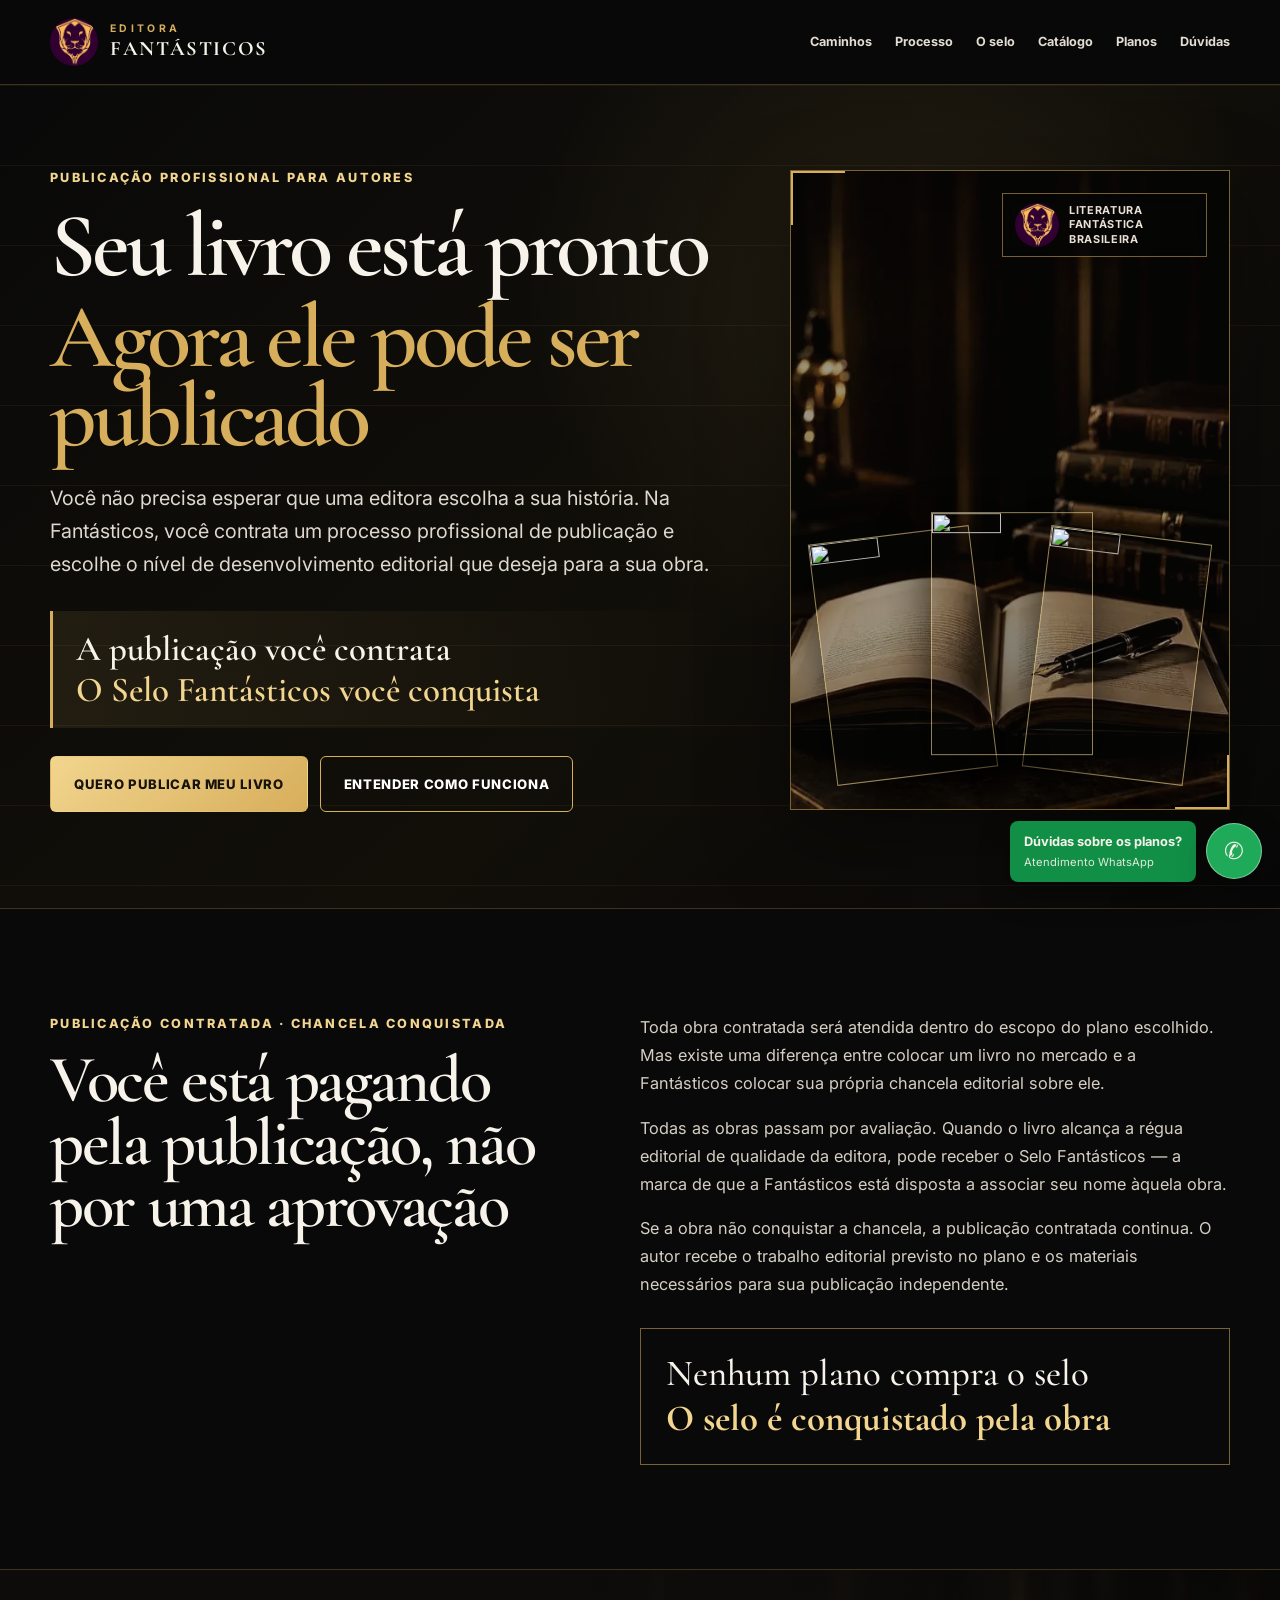
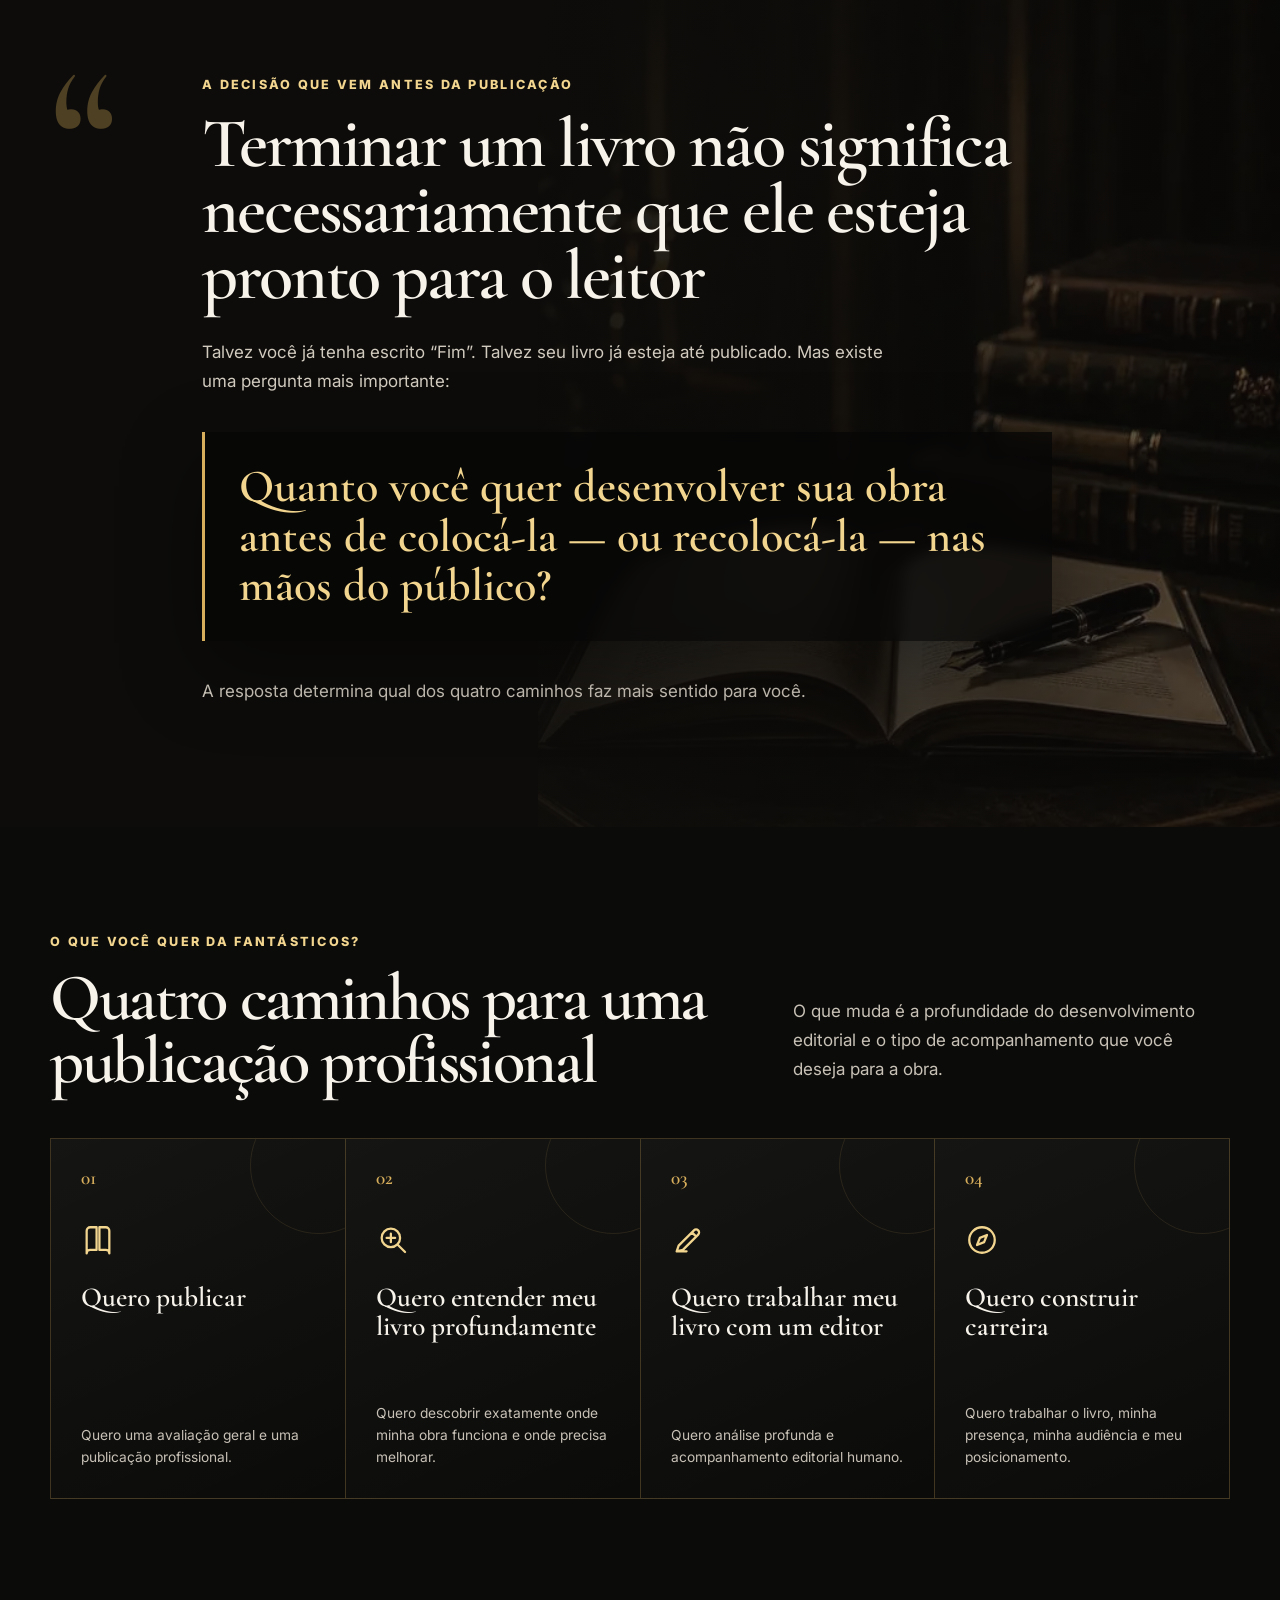
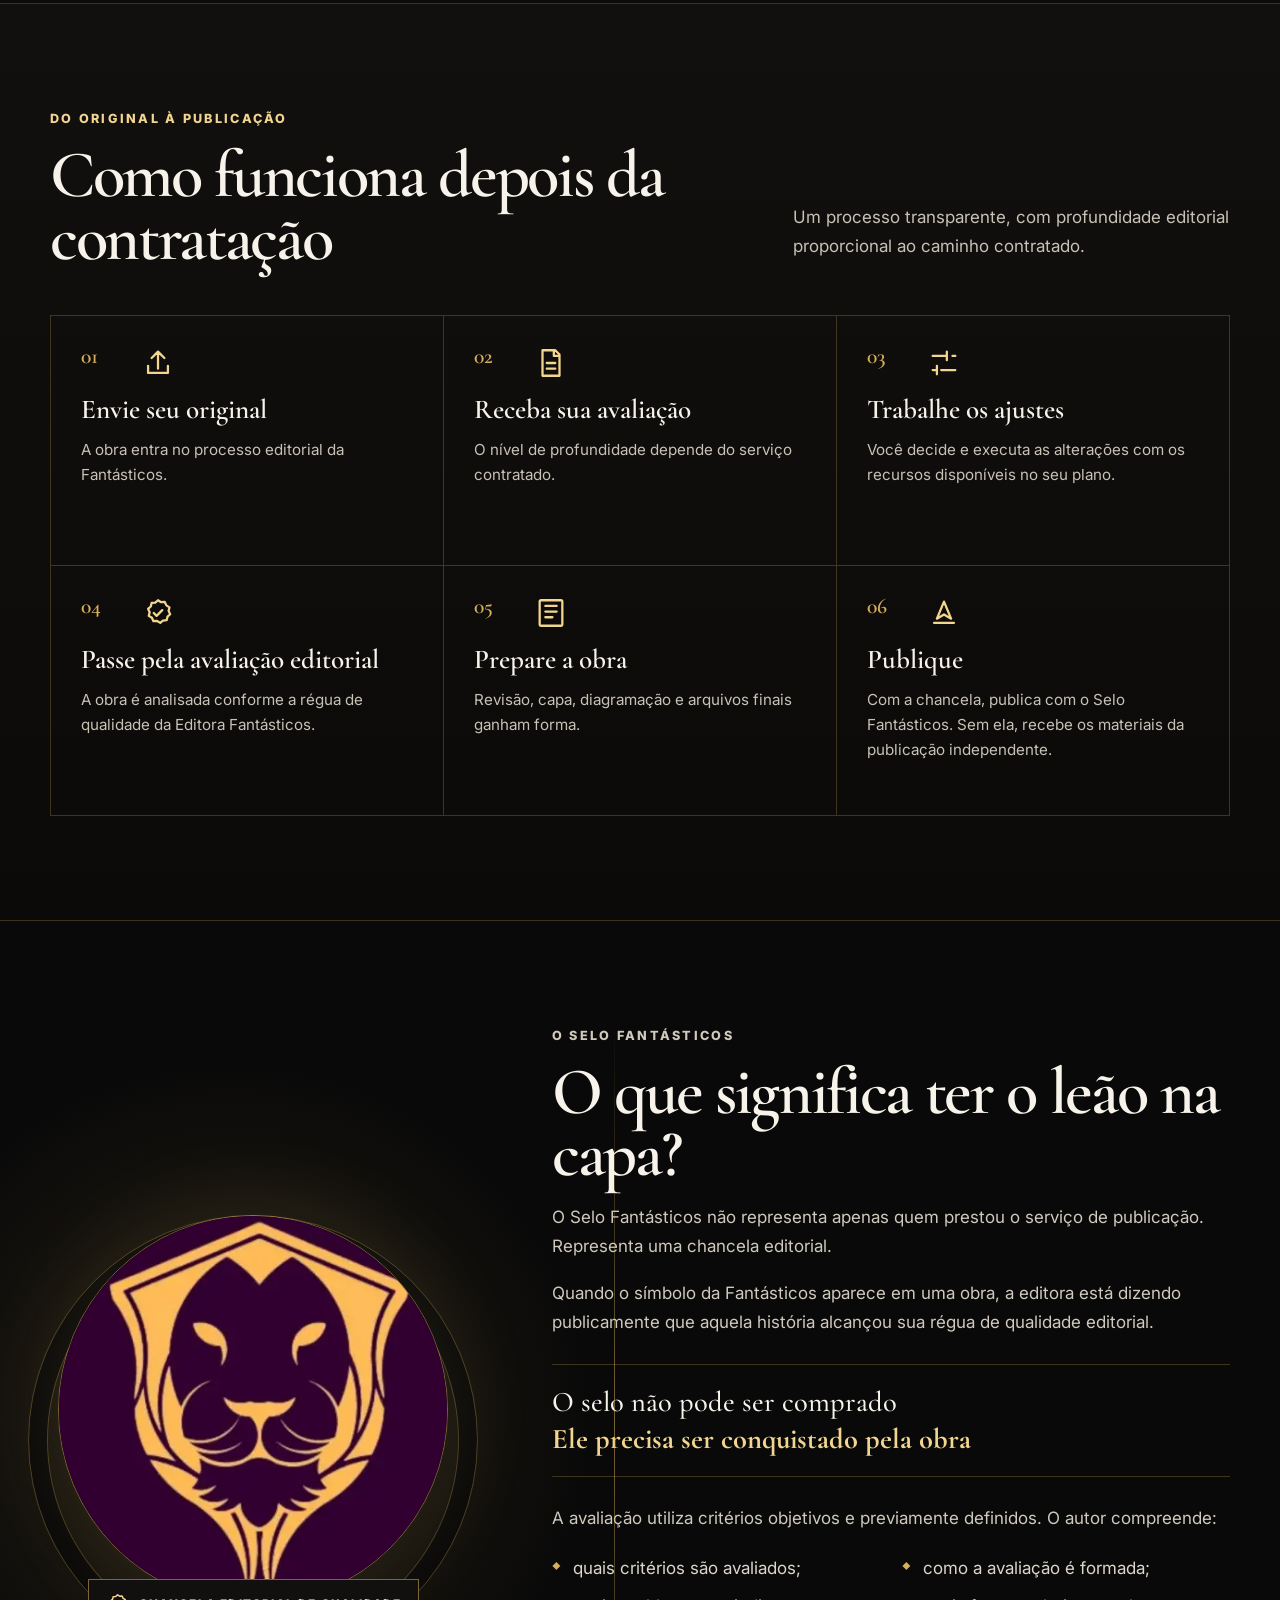
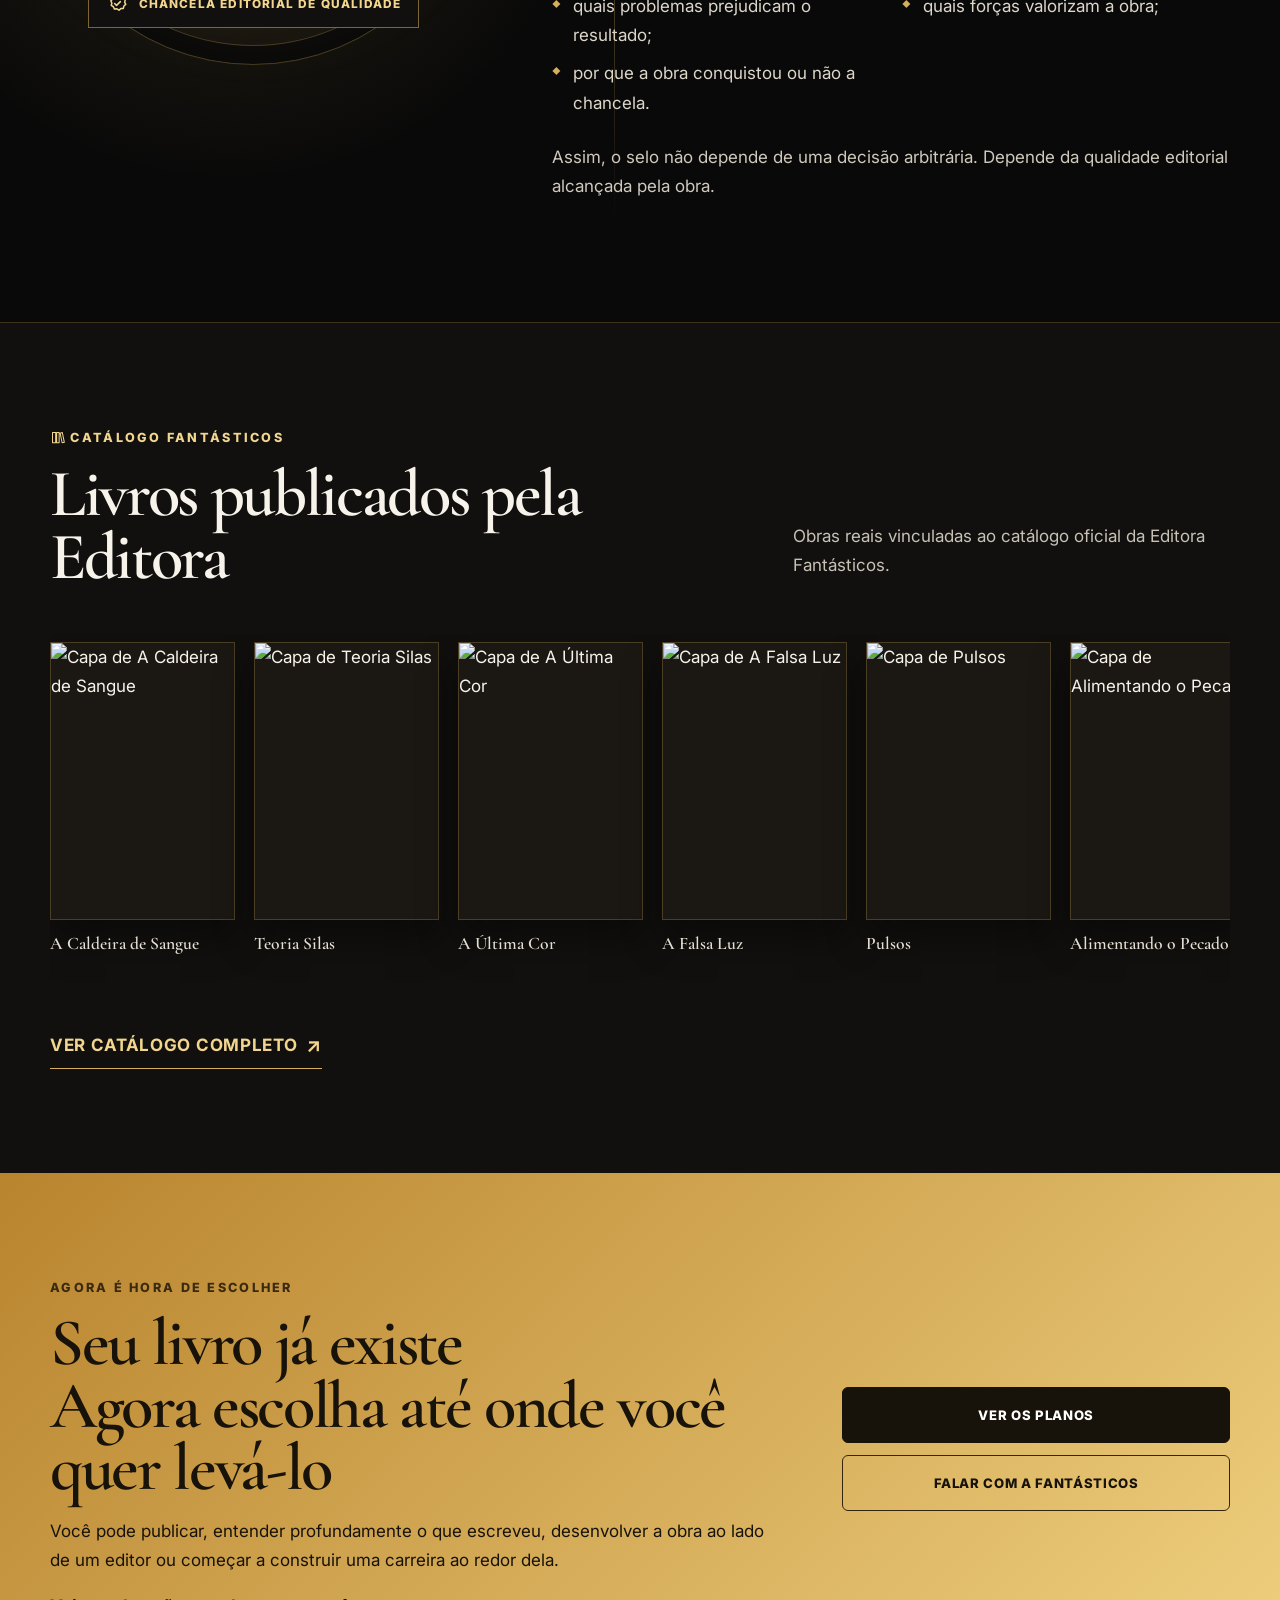
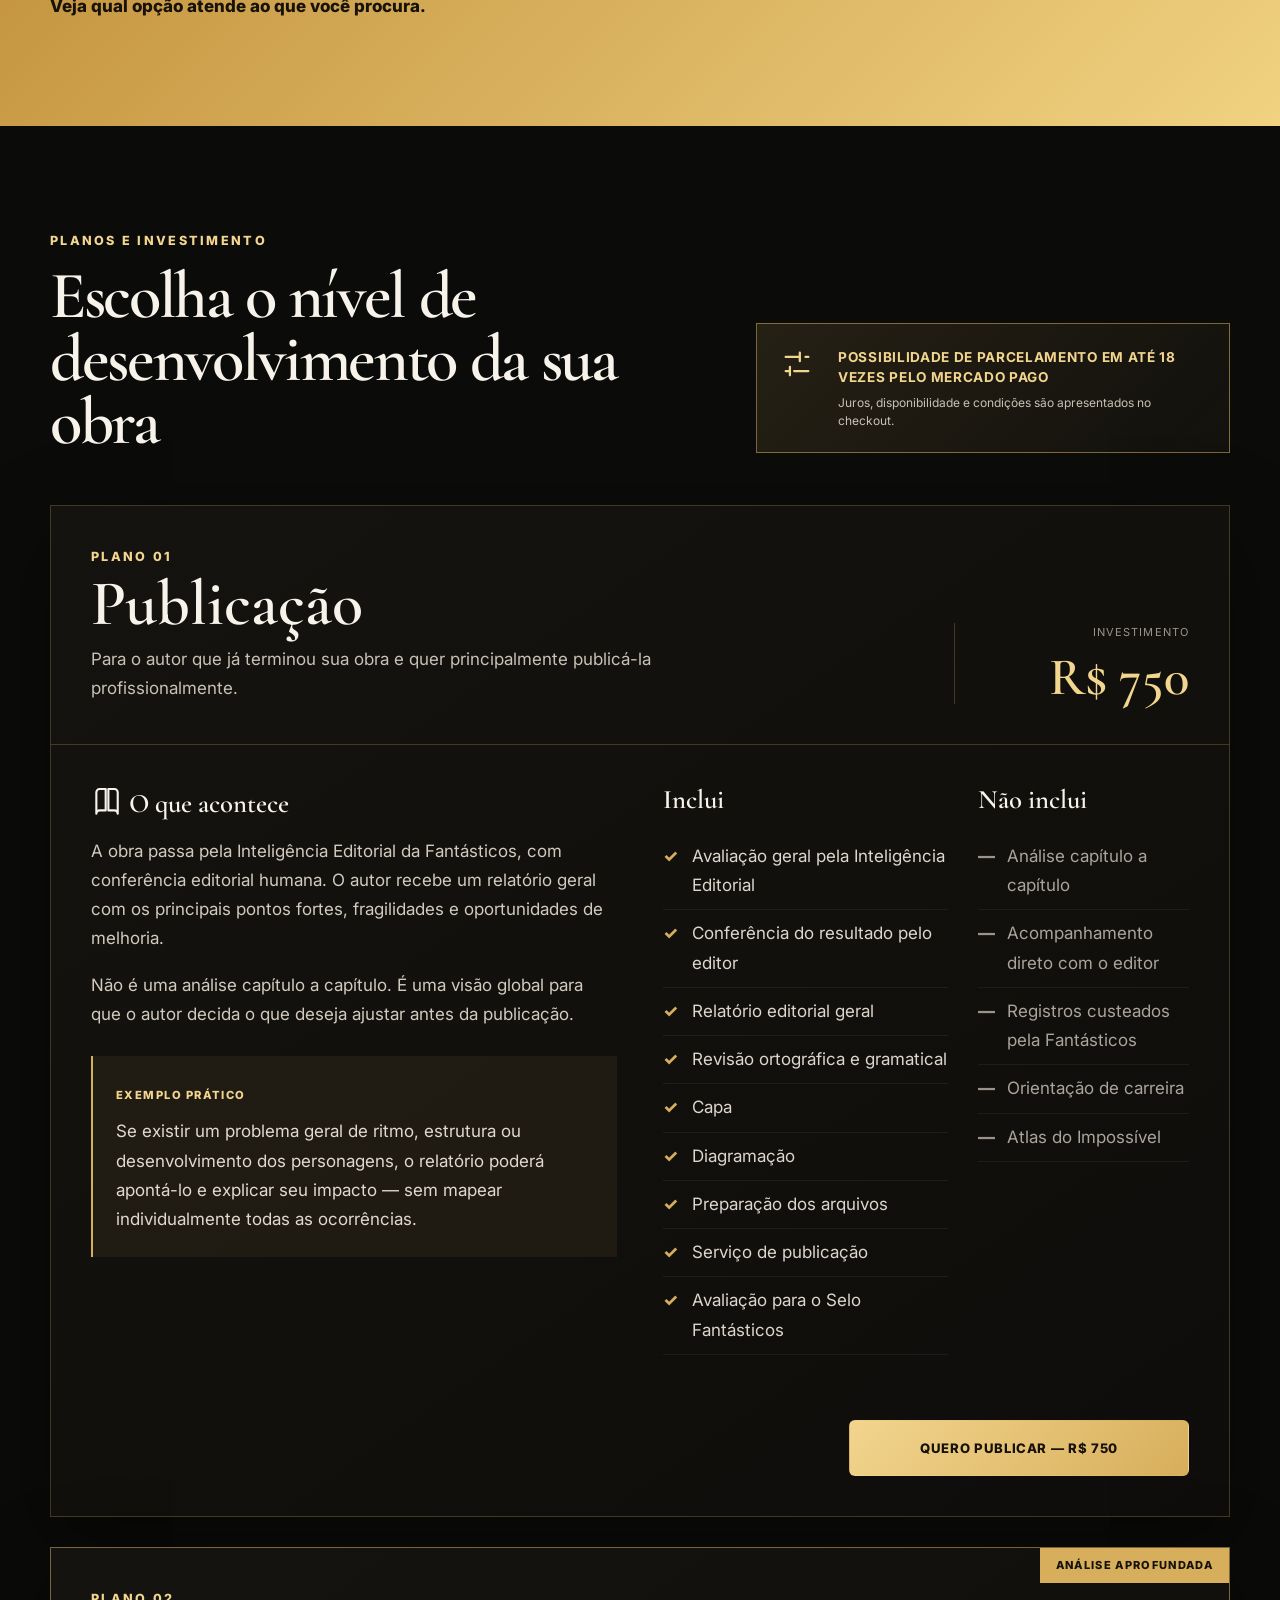
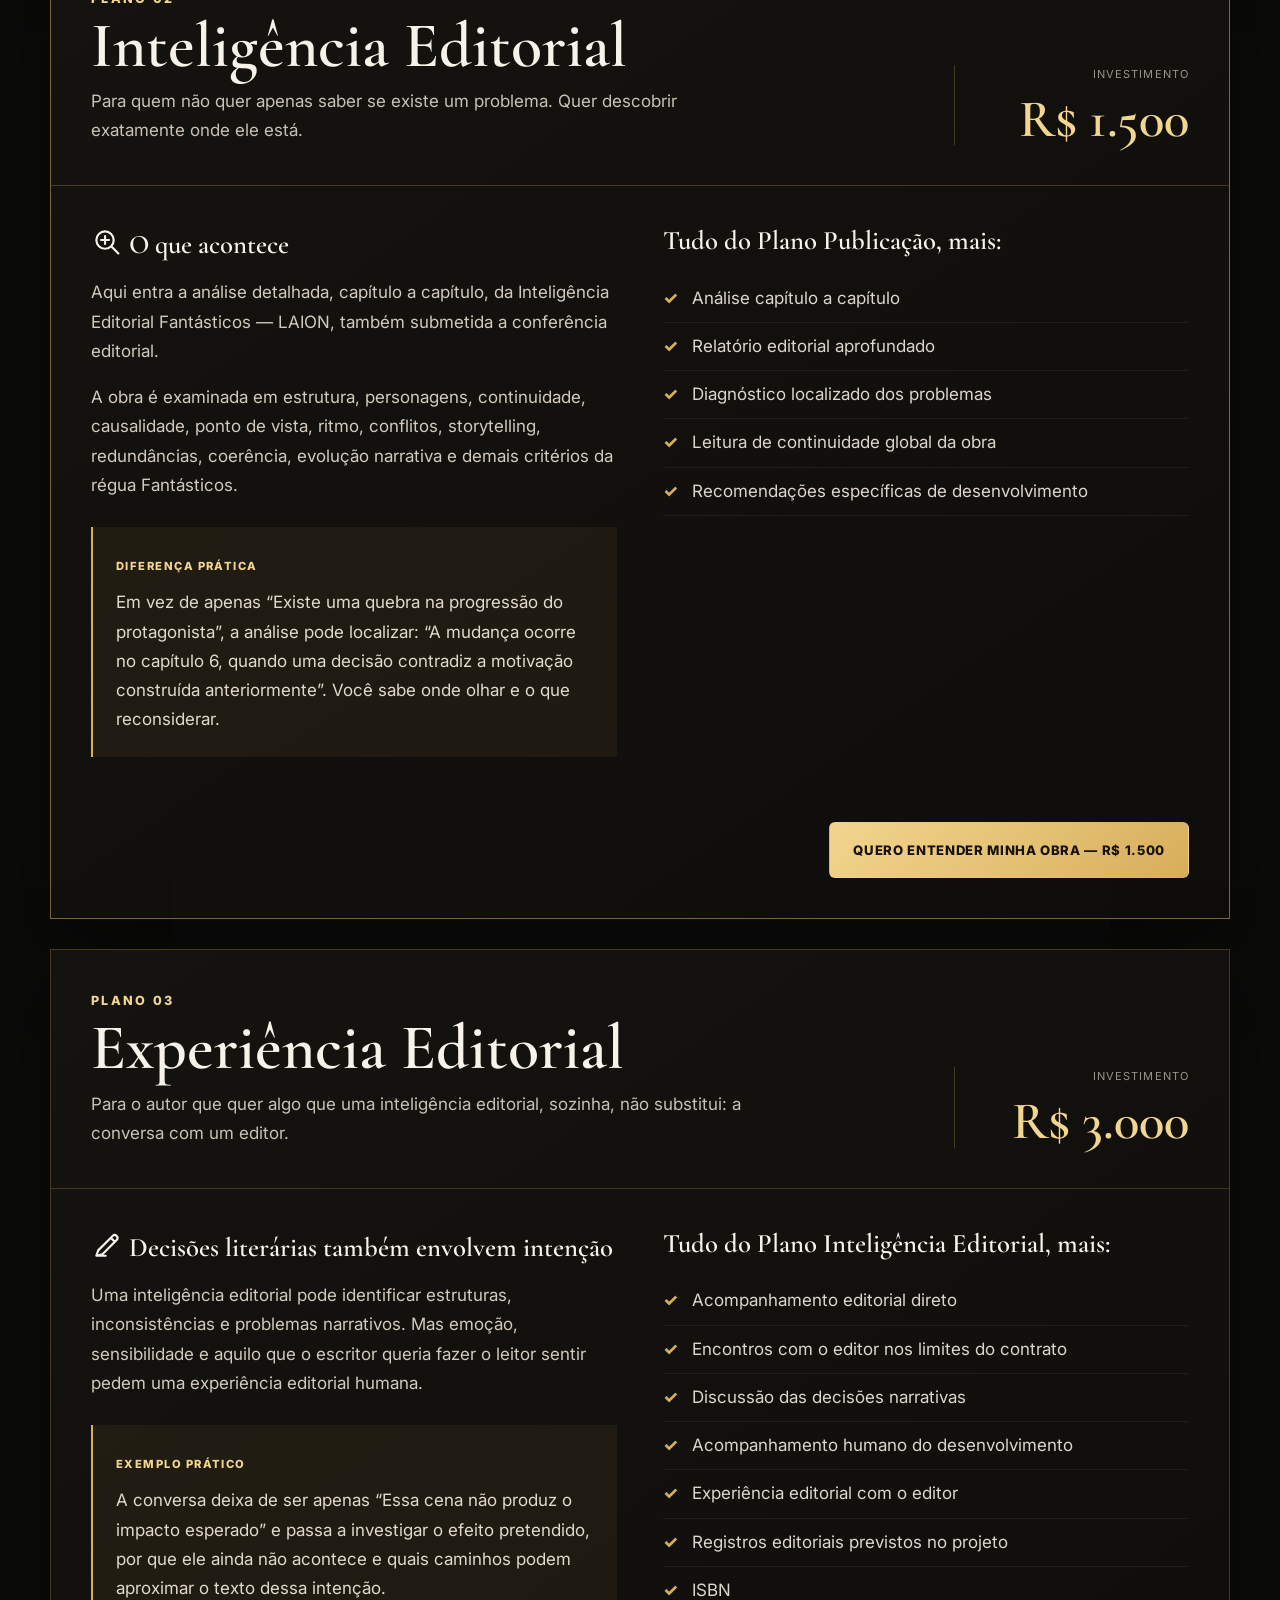
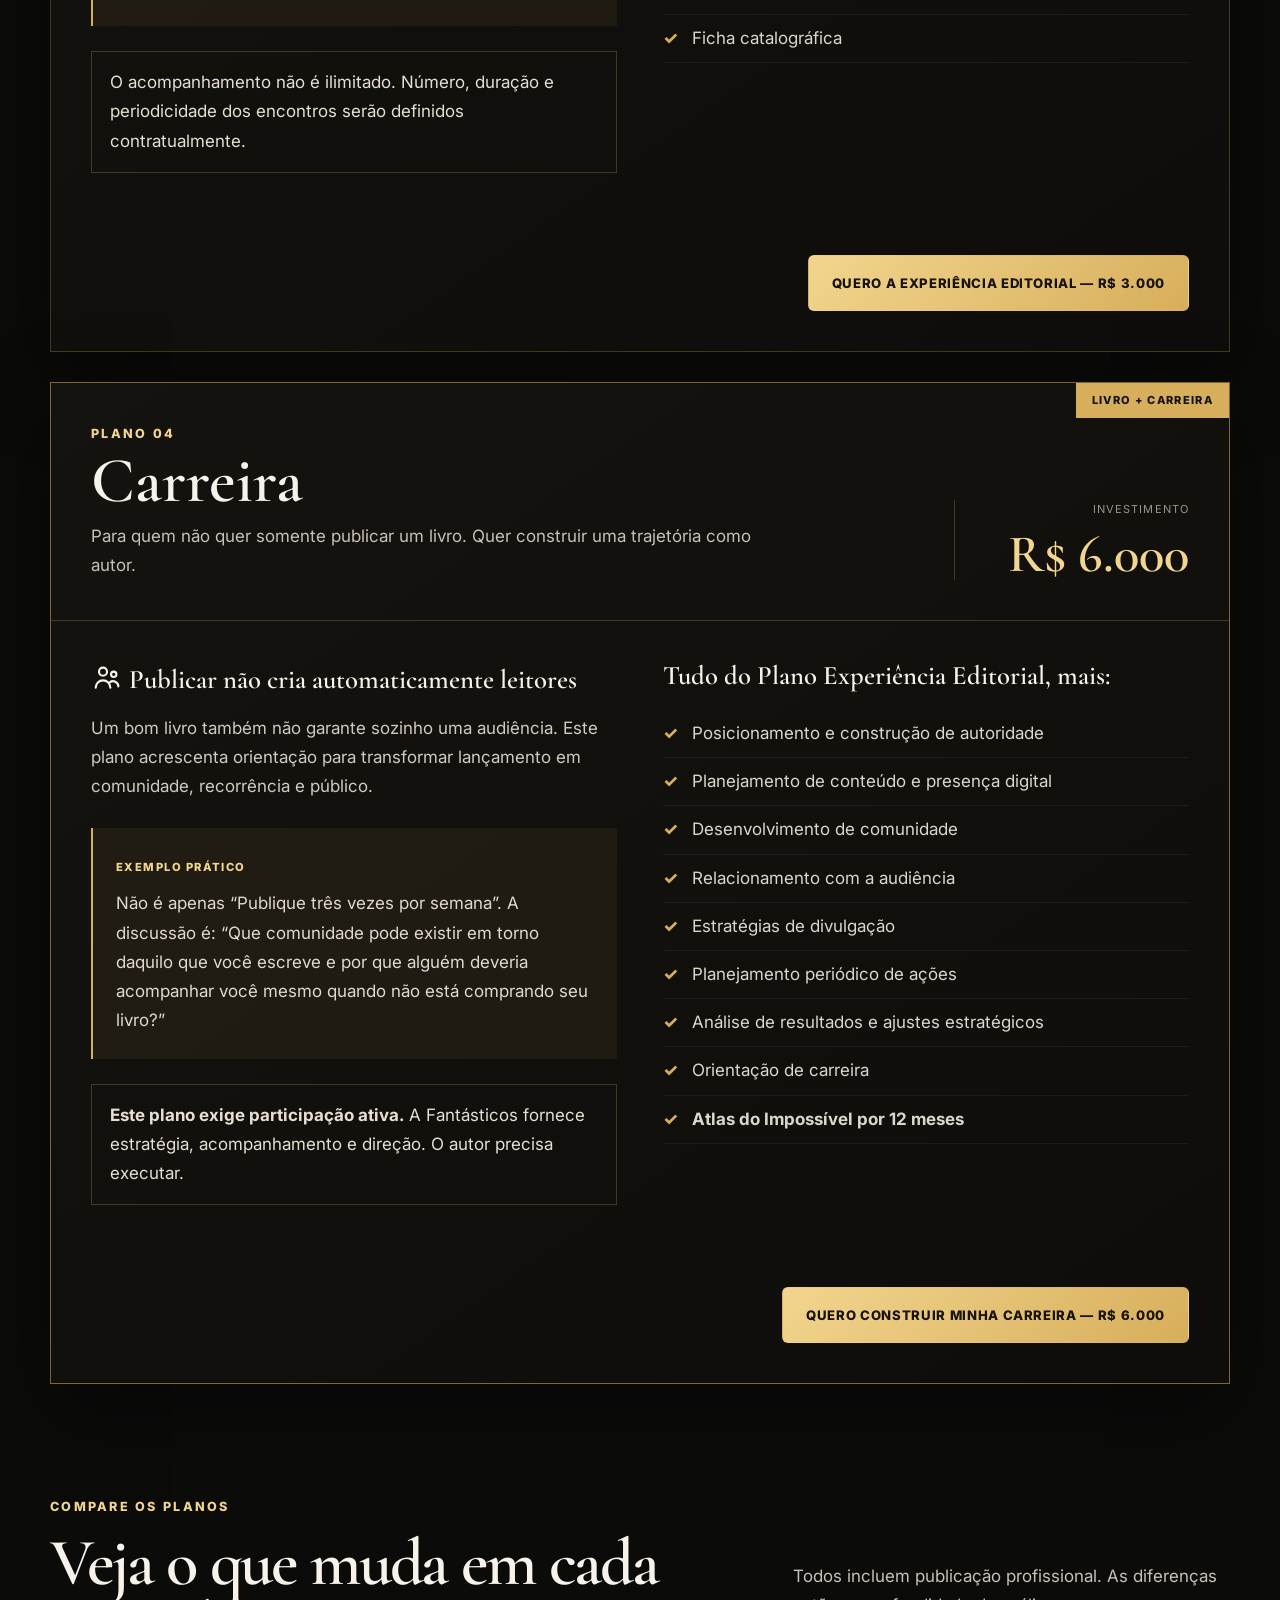
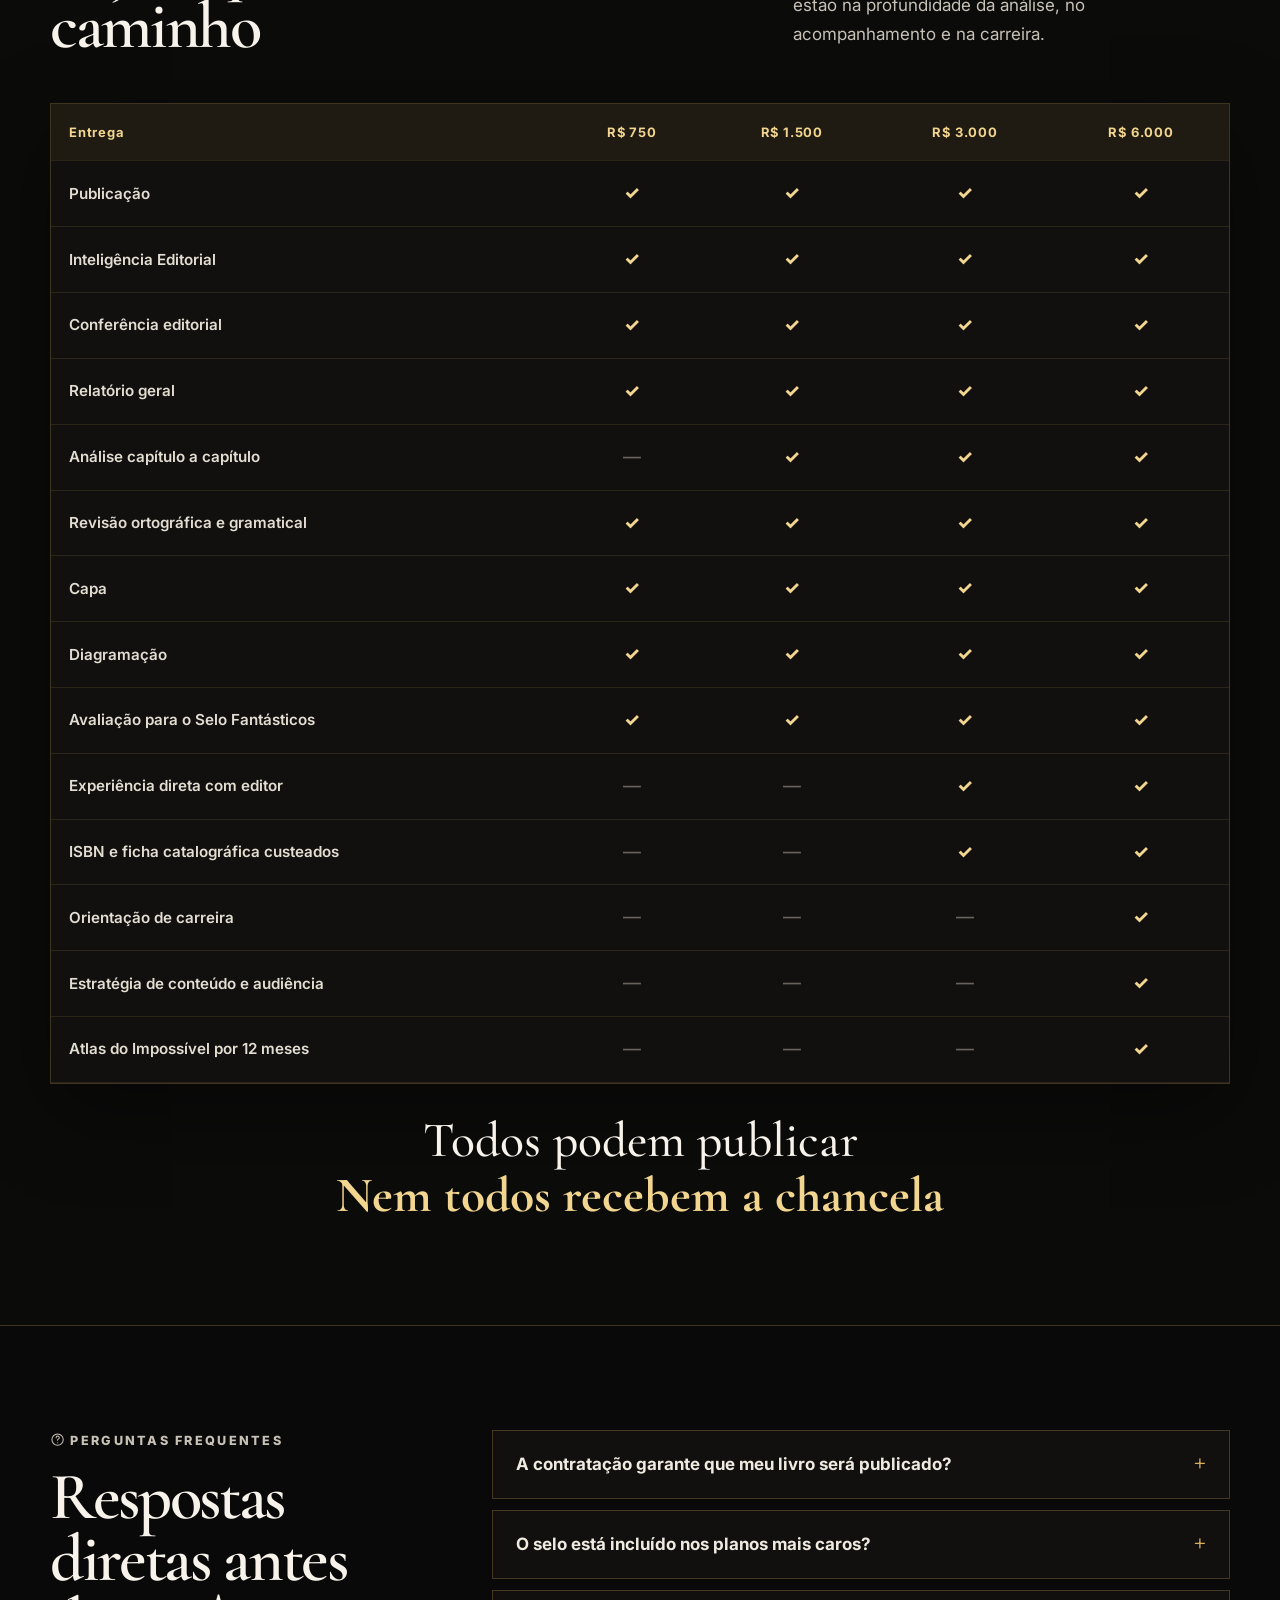
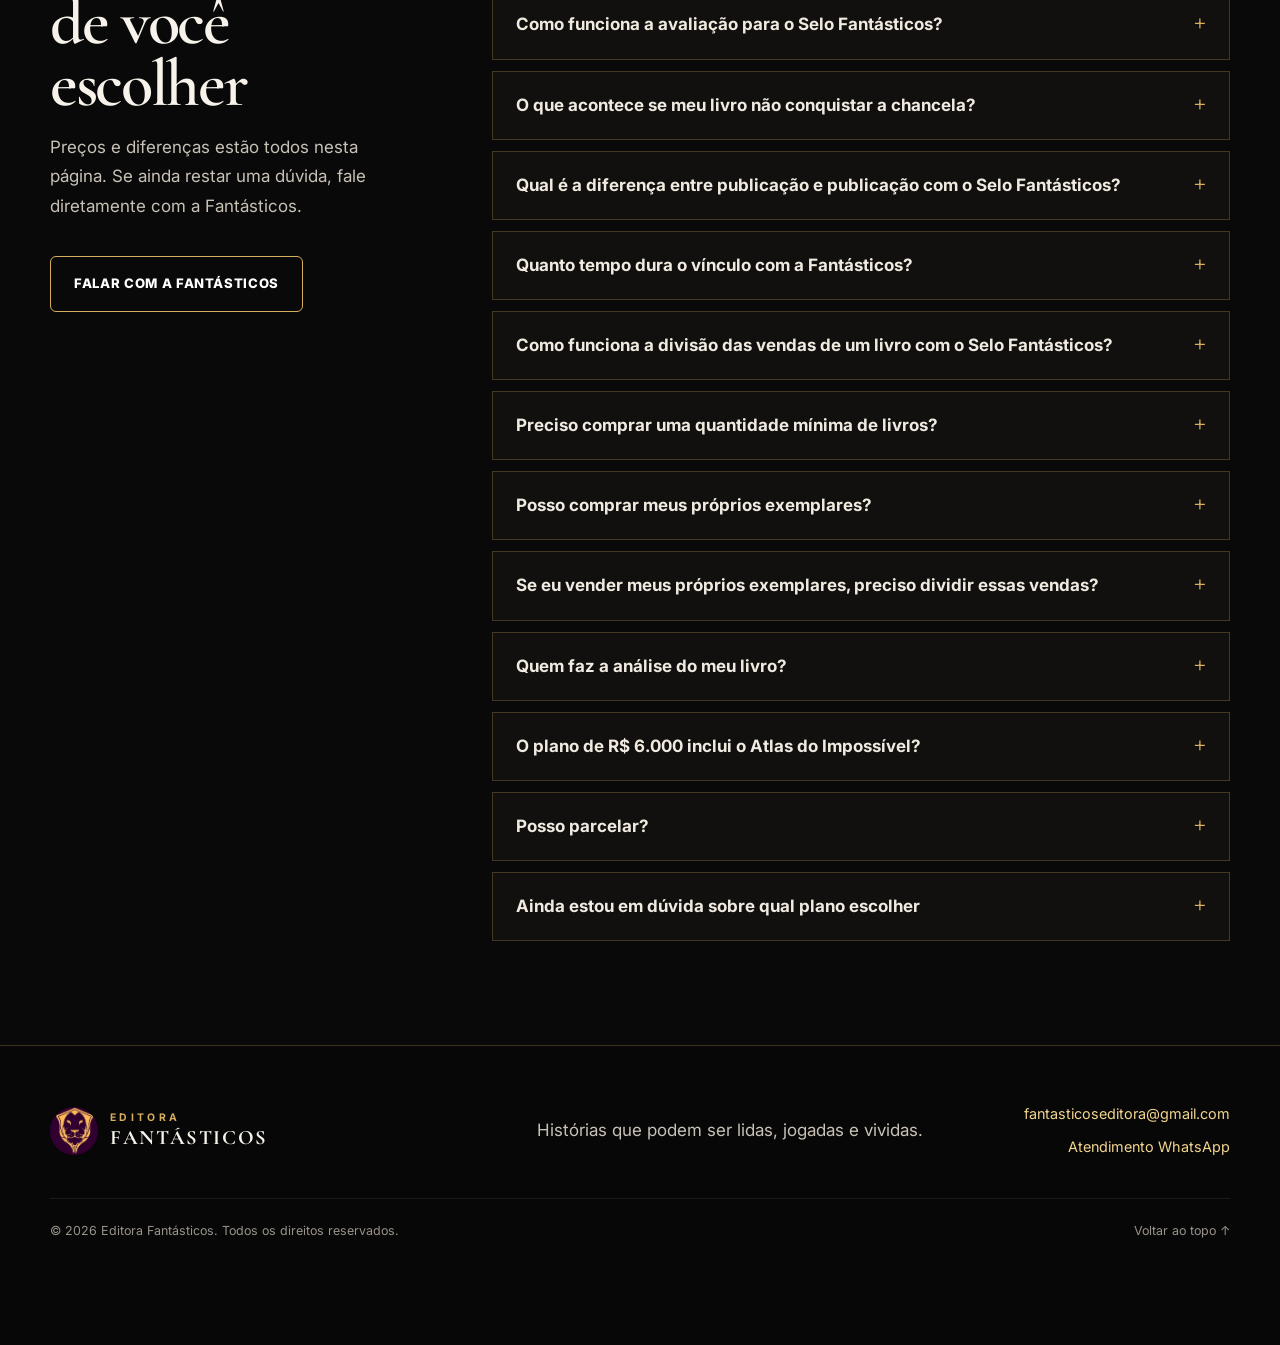
==== commit 5bdd7cf7: "Ajusta aplicação do símbolo oficial no Selo Fantásticos" ====
--- a/index.html
+++ b/index.html
@@ -100,7 +100,7 @@
 
     <section class="seal" id="selo">
       <div class="container seal-grid">
-        <div class="seal-visual reveal"><div class="seal-halo" aria-hidden="true"></div><img src="assets/logo-fantasticos-oficial.webp" alt="Símbolo oficial do leão da Editora Fantásticos" width="512" height="512"><p><svg class="icon"><use href="#i-seal"/></svg> Chancela editorial de qualidade</p></div>
+        <div class="seal-visual reveal"><div class="seal-halo" aria-hidden="true"></div><img src="assets/logo-leao-fantasticos.webp" alt="Símbolo oficial do leão da Editora Fantásticos" width="420" height="420"><p><svg class="icon"><use href="#i-seal"/></svg> Chancela editorial de qualidade</p></div>
         <div class="reveal"><p class="kicker">O Selo Fantásticos</p><h2>O que significa ter o leão na capa?</h2><p>O Selo Fantásticos não representa apenas quem prestou o serviço de publicação. Representa uma chancela editorial.</p><p>Quando o símbolo da Fantásticos aparece em uma obra, a editora está dizendo publicamente que aquela história alcançou sua régua de qualidade editorial.</p><p class="seal-statement"><span>O selo não pode ser comprado</span><strong>Ele precisa ser conquistado pela obra</strong></p><p>A avaliação utiliza critérios objetivos e previamente definidos. O autor compreende:</p><ul class="criteria"><li>quais critérios são avaliados;</li><li>como a avaliação é formada;</li><li>quais problemas prejudicam o resultado;</li><li>quais forças valorizam a obra;</li><li>por que a obra conquistou ou não a chancela.</li></ul><p>Assim, o selo não depende de uma decisão arbitrária. Depende da qualidade editorial alcançada pela obra.</p></div>
       </div>
     </section>
